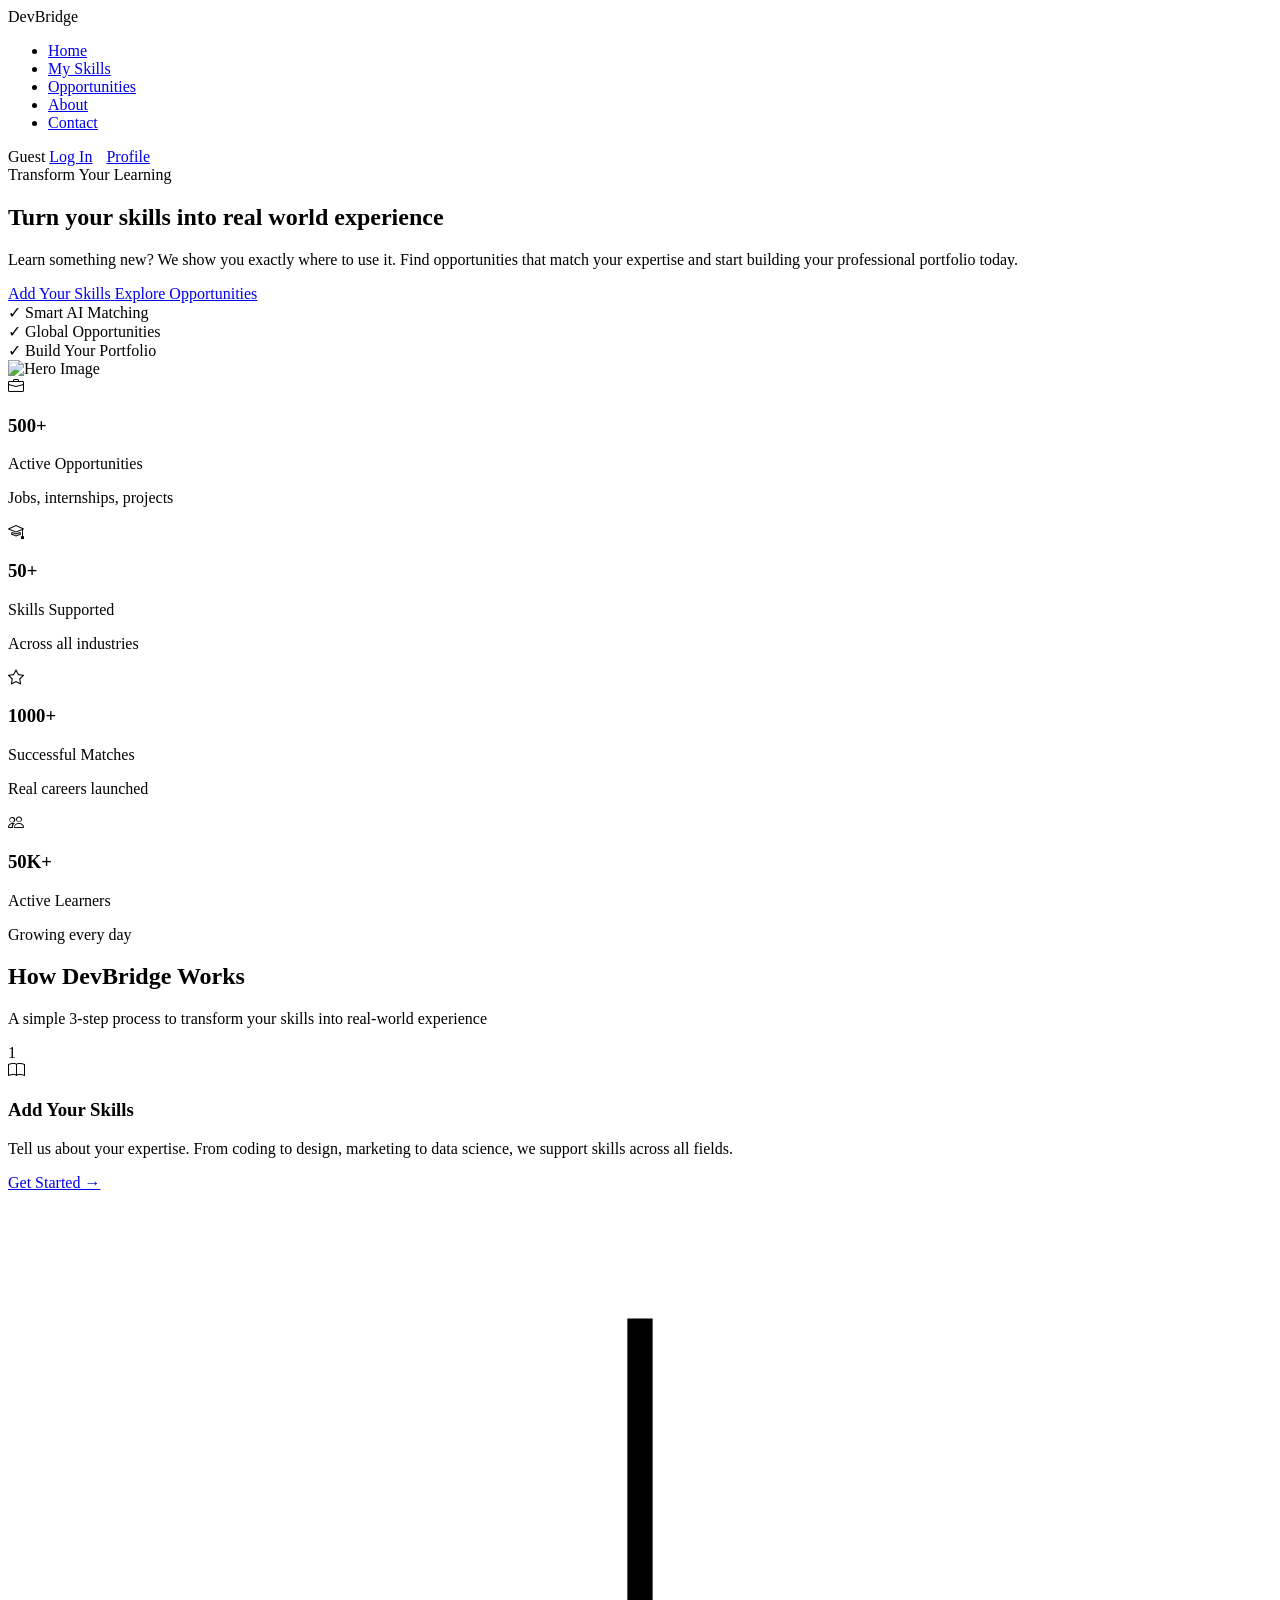
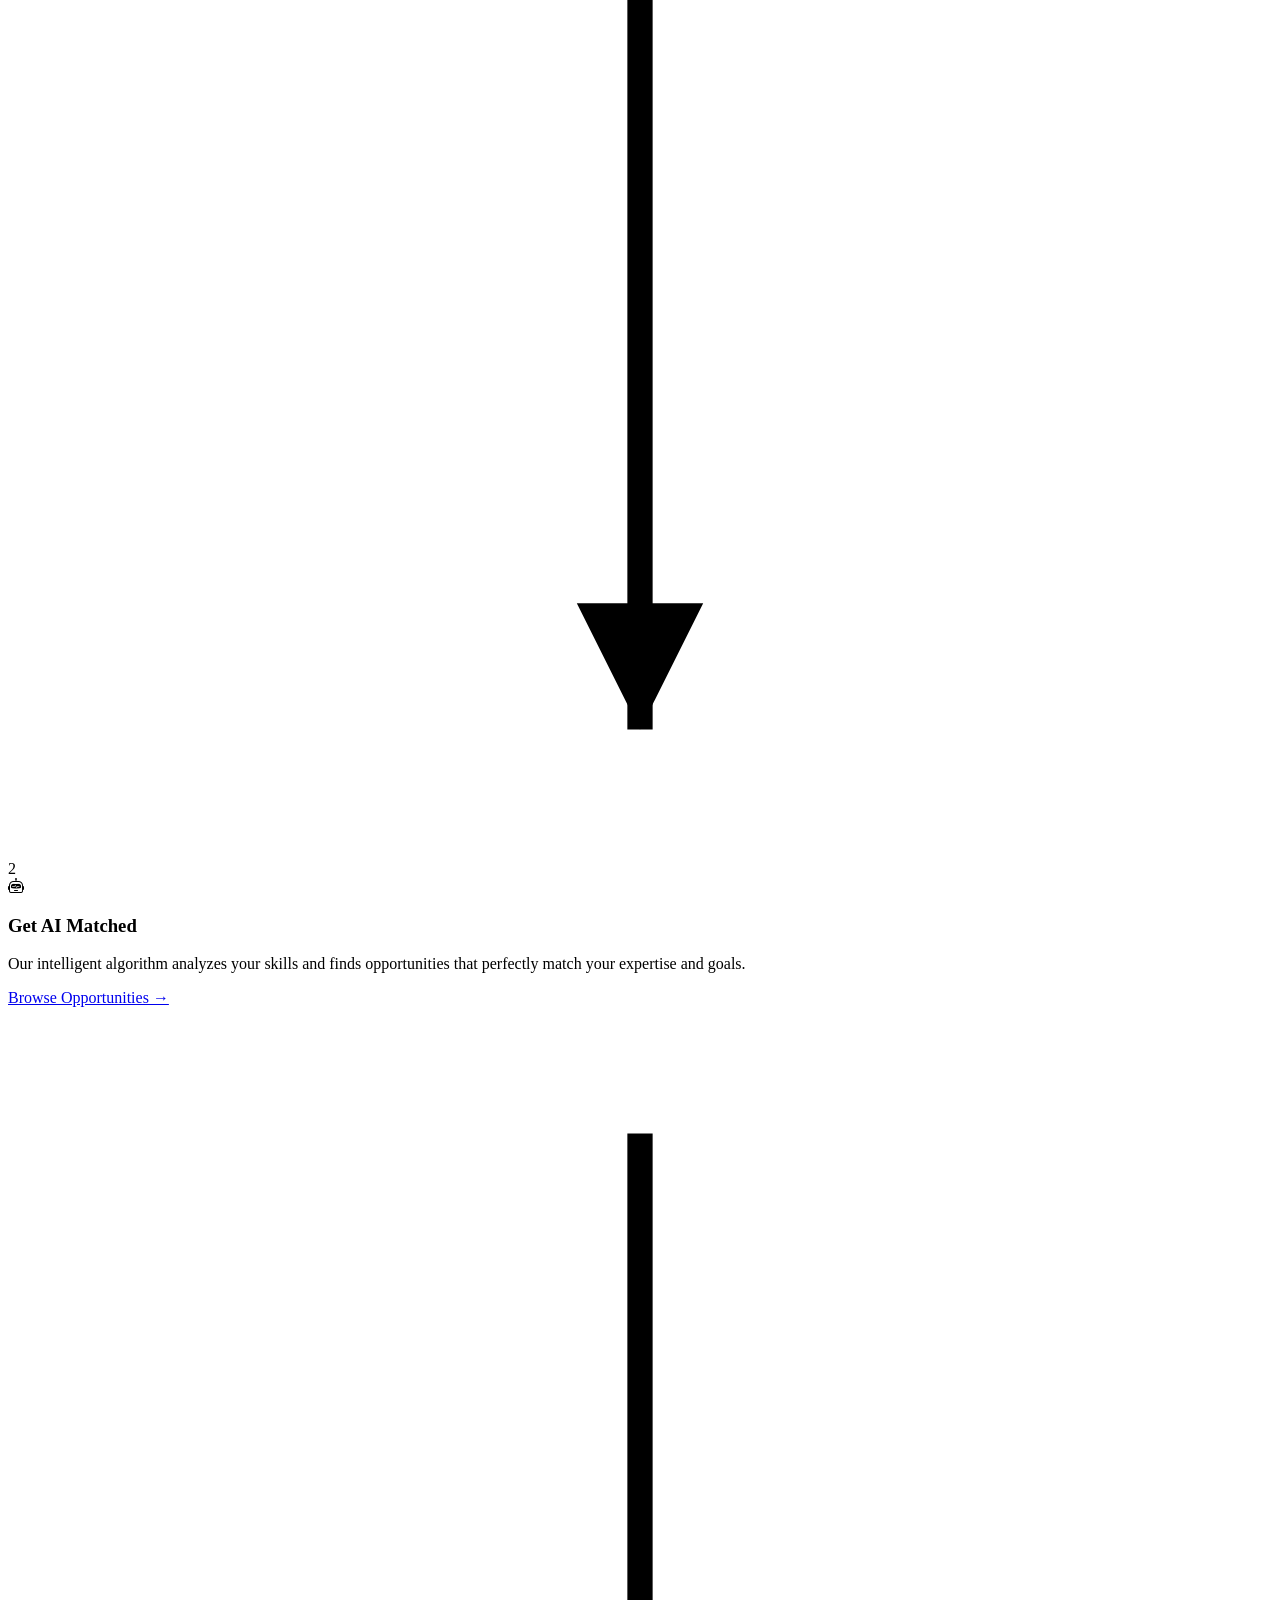
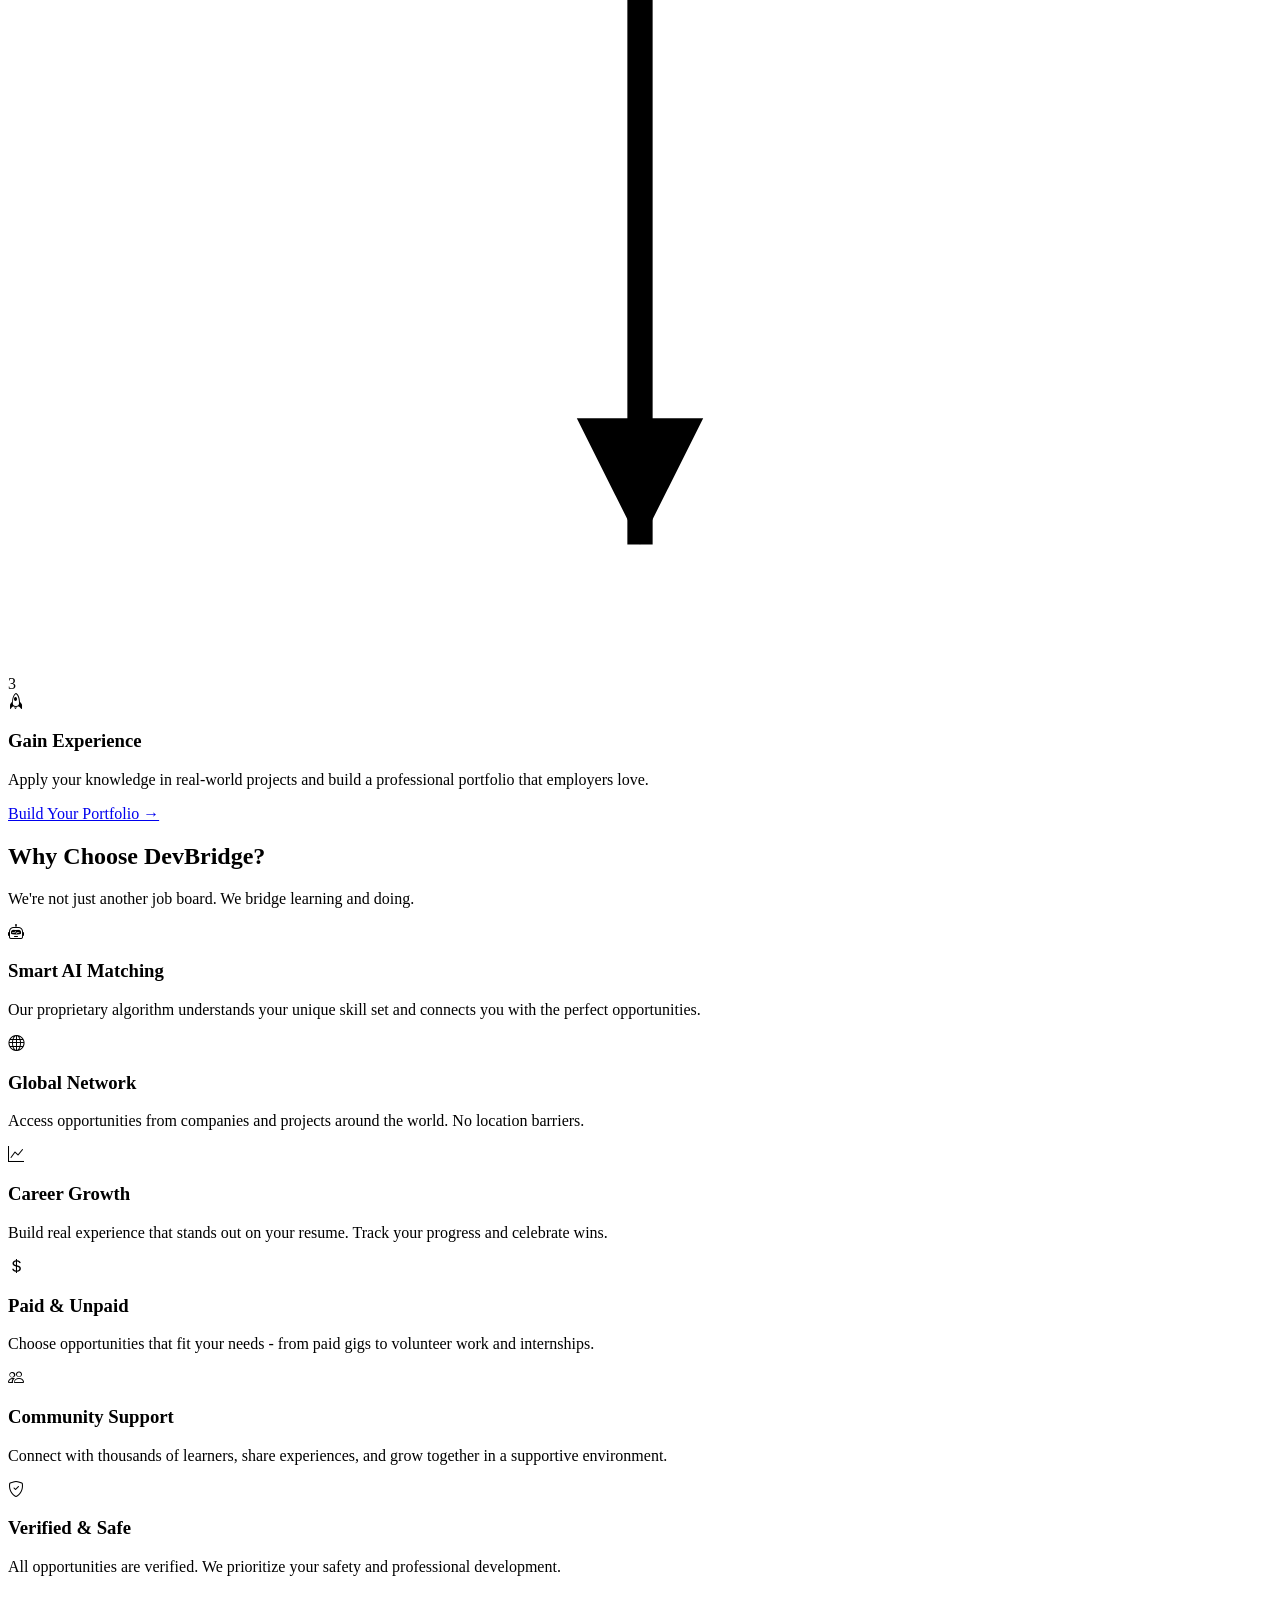
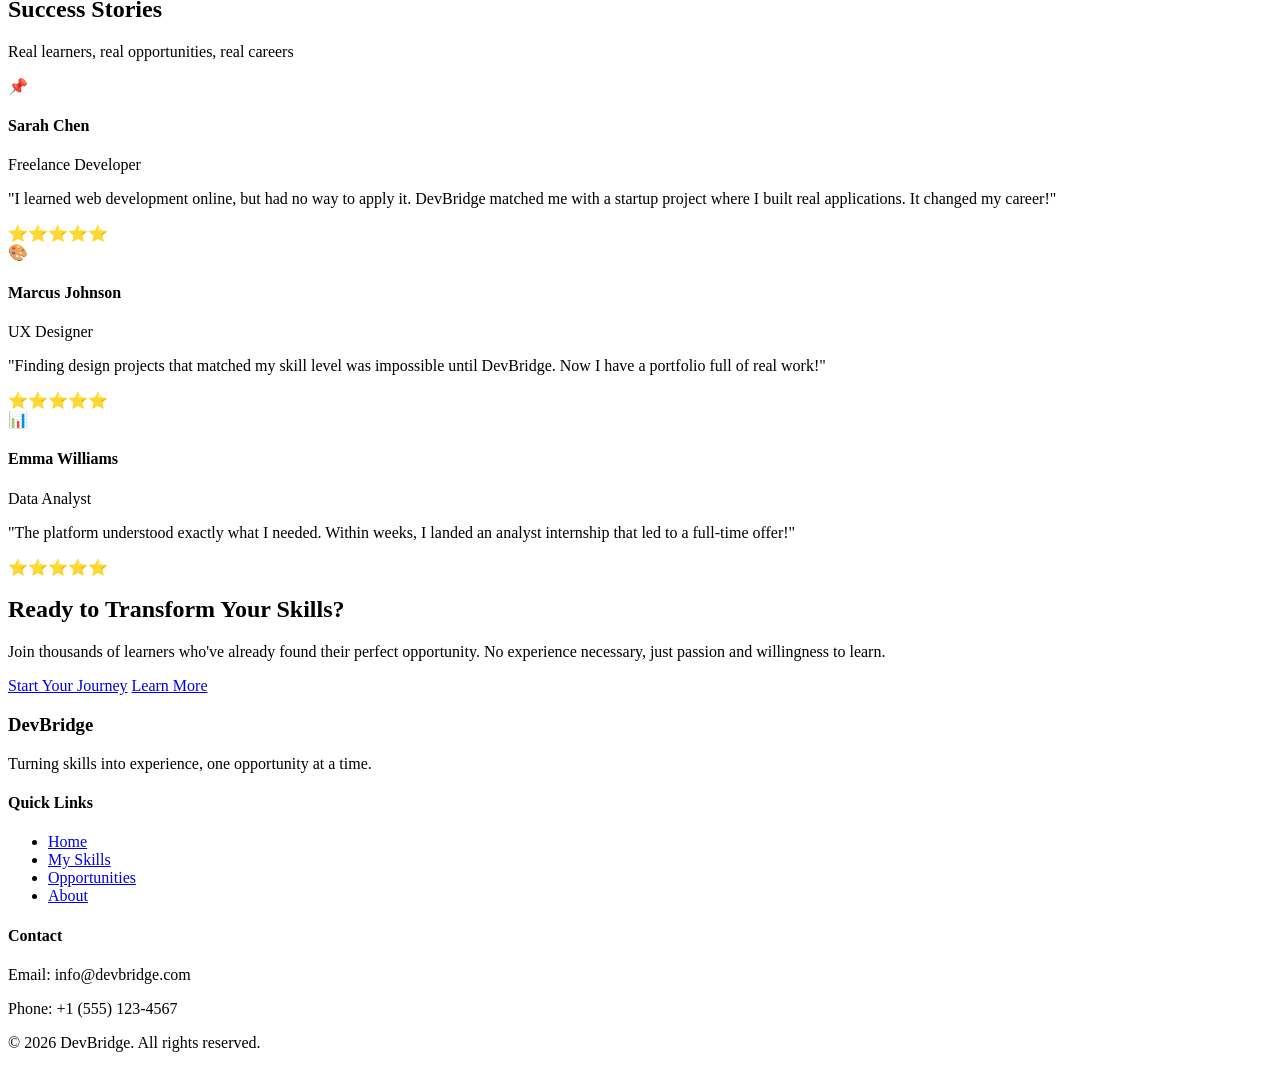
==== index.html @ 09212f37 "Add files via upload" ====
<!DOCTYPE html>
<html lang="en">
<head>
    <meta charset="UTF-8">
    <meta name="viewport" content="width=device-width, initial-scale=1.0">
    <title>DevBridge - Turn Your Skills Into Real World Experience</title>
    <link rel="stylesheet" href="styles.css">
    <link rel="stylesheet" href="https://cdn.jsdelivr.net/npm/bootstrap-icons@1.13.1/font/bootstrap-icons.min.css">
</head> 
<body>
    <header>
        <nav>
            <div class="logo">DevBridge</div>
            <ul class="nav-links">
                <li><a href="index.html" class="active">Home</a></li>
                <li><a href="my-skills.html">My Skills</a></li>
                <li><a href="opportunities.html">Opportunities</a></li>
                <li><a href="about.html">About</a></li>
                <li><a href="contact.html">Contact</a></li>
            </ul>
            <div class="user-section">
                <span id="user-name">Guest</span>
                <a href="login.html" id="login-link" style="margin-right:10px;">Log In</a>
                <a href="profile.html" class="profile-btn">Profile</a>
            </div>
        </nav>
    </header>

    <!-- Hero Section -->
    <section class="home-hero">
        <div class="hero-background">
            <div class="hero-accent accent-1"></div>
            <div class="hero-accent accent-2"></div>
            <div class="hero-accent accent-3"></div>
        </div>
        
        <div class="hero-content">
            <div class="hero-text">
                <div class="hero-badge"> Transform Your Learning</div>
                <h1>Turn your skills into <span class="gradient-text">real world experience</span></h1>
                <p class="hero-description">Learn something new? We show you exactly where to use it. Find opportunities that match your expertise and start building your professional portfolio today.</p>
                <div class="hero-buttons">
                    <a href="my-skills.html" class="cta-button primary large">
                        <span>Add Your Skills</span>
                    </a>
                    <a href="opportunities.html" class="cta-button secondary large">
                        <span>Explore Opportunities</span>
                    </a>
                </div>
                <div class="hero-meta">
                    <div class="meta-item">
                        <span class="meta-icon">✓</span>
                        <span>Smart AI Matching</span>
                    </div>
                    <div class="meta-item">
                        <span class="meta-icon">✓</span>
                        <span>Global Opportunities</span>
                    </div>
                    <div class="meta-item">
                        <span class="meta-icon">✓</span>
                        <span>Build Your Portfolio</span>
                    </div>
                </div>
            </div>

            <div class="hero-visual">
                <div class="hero-img-wrapper">
                    <img src="man.png" alt="Hero Image">
                </div>
            </div>
        </div>
    </section>

    <!-- Stats Section -->
    <section class="stats-showcase">
        <div class="container">
            <div class="stats-grid">
                <div class="stat-card">
                    <div class="stat-icon"><i class="bi bi-briefcase"></i></div>
                    <h3>500+</h3>
                    <p class="stat-label">Active Opportunities</p>
                    <p class="stat-description">Jobs, internships, projects</p>
                </div>
                <div class="stat-card">
                    <div class="stat-icon"><i class="bi bi-mortarboard"></i></div>
                    <h3>50+</h3>
                    <p class="stat-label">Skills Supported</p>
                    <p class="stat-description">Across all industries</p>
                </div>
                <div class="stat-card">
                    <div class="stat-icon"><i class="bi bi-star"></i></div>
                    <h3>1000+</h3>
                    <p class="stat-label">Successful Matches</p>
                    <p class="stat-description">Real careers launched</p>
                </div>
                <div class="stat-card">
                    <div class="stat-icon"><i class="bi bi-people"></i></div>
                    <h3>50K+</h3>
                    <p class="stat-label">Active Learners</p>
                    <p class="stat-description">Growing every day</p>
                </div>
            </div>
        </div>
    </section>

    <!-- How It Works Section -->
    <section class="section how-it-works">
        <div class="container">
            <div class="section-intro">
                <h2>How DevBridge Works</h2>
                <p>A simple 3-step process to transform your skills into real-world experience</p>
            </div>

            <div class="process-steps">
                <div class="step">
                    <div class="step-number">1</div>
                    <div class="step-content">
                        <div class="step-icon"><i class="bi bi-book"></i></div>
                        <h3>Add Your Skills</h3>
                        <p>Tell us about your expertise. From coding to design, marketing to data science, we support skills across all fields.</p>
                        <a href="my-skills.html" class="step-link">Get Started →</a>
                    </div>
                </div>

                <div class="step-divider">
                    <svg viewBox="0 0 100 100" preserveAspectRatio="none">
                        <line x1="50" y1="10" x2="50" y2="90" stroke="currentColor" stroke-width="2"/>
                        <polyline points="50,90 45,80 55,80" fill="currentColor"/>
                    </svg>
                </div>

                <div class="step">
                    <div class="step-number">2</div>
                    <div class="step-content">
                        <div class="step-icon"><i class="bi bi-robot"></i></div>
                        <h3>Get AI Matched</h3>
                        <p>Our intelligent algorithm analyzes your skills and finds opportunities that perfectly match your expertise and goals.</p>
                        <a href="opportunities.html" class="step-link">Browse Opportunities →</a>
                    </div>
                </div>

                <div class="step-divider">
                    <svg viewBox="0 0 100 100" preserveAspectRatio="none">
                        <line x1="50" y1="10" x2="50" y2="90" stroke="currentColor" stroke-width="2"/>
                        <polyline points="50,90 45,80 55,80" fill="currentColor"/>
                    </svg>
                </div>

                <div class="step">
                    <div class="step-number">3</div>
                    <div class="step-content">
                        <div class="step-icon"><i class="bi bi-rocket"></i></div>
                        <h3>Gain Experience</h3>
                        <p>Apply your knowledge in real-world projects and build a professional portfolio that employers love.</p>
                        <a href="profile.html" class="step-link">Build Your Portfolio →</a>
                    </div>
                </div>
            </div>
        </div>
    </section>

    <!-- Why Choose Us Section -->
    <section class="section why-us">
        <div class="container">
            <div class="section-intro">
                <h2>Why Choose DevBridge?</h2>
                <p>We're not just another job board. We bridge learning and doing.</p>
            </div>

            <div class="benefits-grid">
                <div class="benefit-card">
                    <div class="benefit-icon"><i class="bi bi-robot"></i></div>
                    <h3>Smart AI Matching</h3>
                    <p>Our proprietary algorithm understands your unique skill set and connects you with the perfect opportunities.</p>
                </div>
                <div class="benefit-card">
                    <div class="benefit-icon"><i class="bi bi-globe"></i></div>
                    <h3>Global Network</h3>
                    <p>Access opportunities from companies and projects around the world. No location barriers.</p>
                </div>
                <div class="benefit-card">
                    <div class="benefit-icon"><i class="bi bi-graph-up"></i></div>
                    <h3>Career Growth</h3>
                    <p>Build real experience that stands out on your resume. Track your progress and celebrate wins.</p>
                </div>
                <div class="benefit-card">
                    <div class="benefit-icon"><i class="bi bi-currency-dollar"></i></div>
                    <h3>Paid & Unpaid</h3>
                    <p>Choose opportunities that fit your needs - from paid gigs to volunteer work and internships.</p>
                </div>
                <div class="benefit-card">
                    <div class="benefit-icon"><i class="bi bi-people"></i></div>
                    <h3>Community Support</h3>
                    <p>Connect with thousands of learners, share experiences, and grow together in a supportive environment.</p>
                </div>
                <div class="benefit-card">
                    <div class="benefit-icon"><i class="bi bi-shield-check"></i></div>
                    <h3>Verified & Safe</h3>
                    <p>All opportunities are verified. We prioritize your safety and professional development.</p>
                </div>
            </div>
        </div>
    </section>

    <!-- Success Stories Section -->
    <section class="section testimonials">
        <div class="container">
            <div class="section-intro">
                <h2>Success Stories</h2>
                <p>Real learners, real opportunities, real careers</p>
            </div>

            <div class="testimonials-grid">
                <div class="testimonial-card">
                    <div class="testimonial-header">
                        <div class="testimonial-avatar">📌</div>
                        <div class="testimonial-info">
                            <h4>Sarah Chen</h4>
                            <p>Freelance Developer</p>
                        </div>
                    </div>
                    <p class="testimonial-text">"I learned web development online, but had no way to apply it. DevBridge matched me with a startup project where I built real applications. It changed my career!"</p>
                    <div class="testimonial-rating">⭐⭐⭐⭐⭐</div>
                </div>

                <div class="testimonial-card">
                    <div class="testimonial-header">
                        <div class="testimonial-avatar">🎨</div>
                        <div class="testimonial-info">
                            <h4>Marcus Johnson</h4>
                            <p>UX Designer</p>
                        </div>
                    </div>
                    <p class="testimonial-text">"Finding design projects that matched my skill level was impossible until DevBridge. Now I have a portfolio full of real work!"</p>
                    <div class="testimonial-rating">⭐⭐⭐⭐⭐</div>
                </div>

                <div class="testimonial-card">
                    <div class="testimonial-header">
                        <div class="testimonial-avatar">📊</div>
                        <div class="testimonial-info">
                            <h4>Emma Williams</h4>
                            <p>Data Analyst</p>
                        </div>
                    </div>
                    <p class="testimonial-text">"The platform understood exactly what I needed. Within weeks, I landed an analyst internship that led to a full-time offer!"</p>
                    <div class="testimonial-rating">⭐⭐⭐⭐⭐</div>
                </div>
            </div>
        </div>
    </section>

    <!-- Final CTA Section -->
    <section class="section final-cta">
        <div class="container">
            <div class="cta-box">
                <div class="cta-content">
                    <h2>Ready to Transform Your Skills?</h2>
                    <p>Join thousands of learners who've already found their perfect opportunity. No experience necessary, just passion and willingness to learn.</p>
                    <div class="cta-actions">
                        <a href="my-skills.html" class="cta-button primary large">Start Your Journey</a>
                        <a href="about.html" class="cta-button secondary large">Learn More</a>
                    </div>
                </div>
            </div>
        </div>
    </section>

    <footer>
        <div class="container">
            <div class="footer-content">
                <div class="footer-section">
                    <h3>DevBridge</h3>
                    <p>Turning skills into experience, one opportunity at a time.</p>
                </div>
                <div class="footer-section">
                    <h4>Quick Links</h4>
                    <ul>
                        <li><a href="index.html">Home</a></li>
                        <li><a href="my-skills.html">My Skills</a></li>
                        <li><a href="opportunities.html">Opportunities</a></li>
                        <li><a href="about.html">About</a></li>
                    </ul>
                </div>
                <div class="footer-section">
                    <h4>Contact</h4>
                    <p>Email: info@devbridge.com</p>
                    <p>Phone: +1 (555) 123-4567</p>
                </div>
            </div>
            <div class="footer-bottom">
                <p>&copy; 2026 DevBridge. All rights reserved.</p>
            </div>
        </div>
    </footer>

    <script src="supabase.js"></script>
    <script src="auth.js"></script>
    <script src="app.js"></script>
</body>
</html>
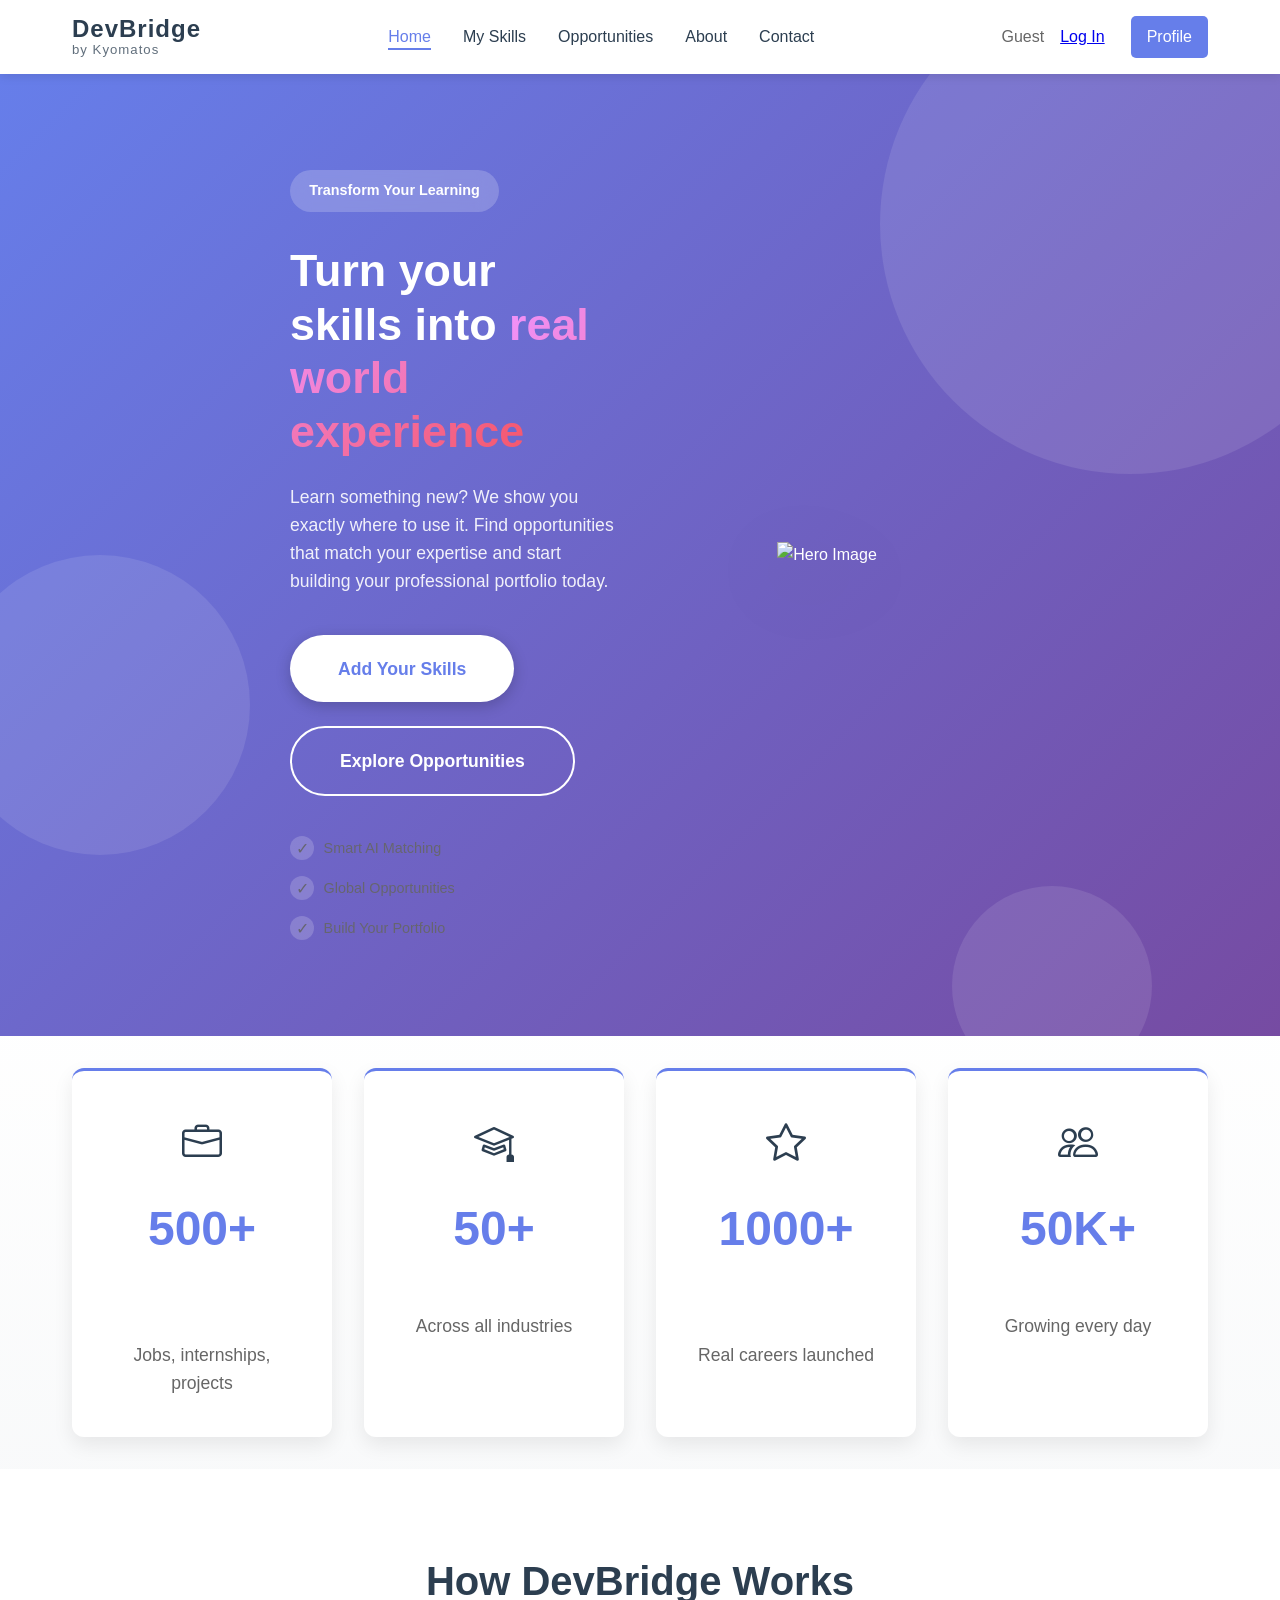
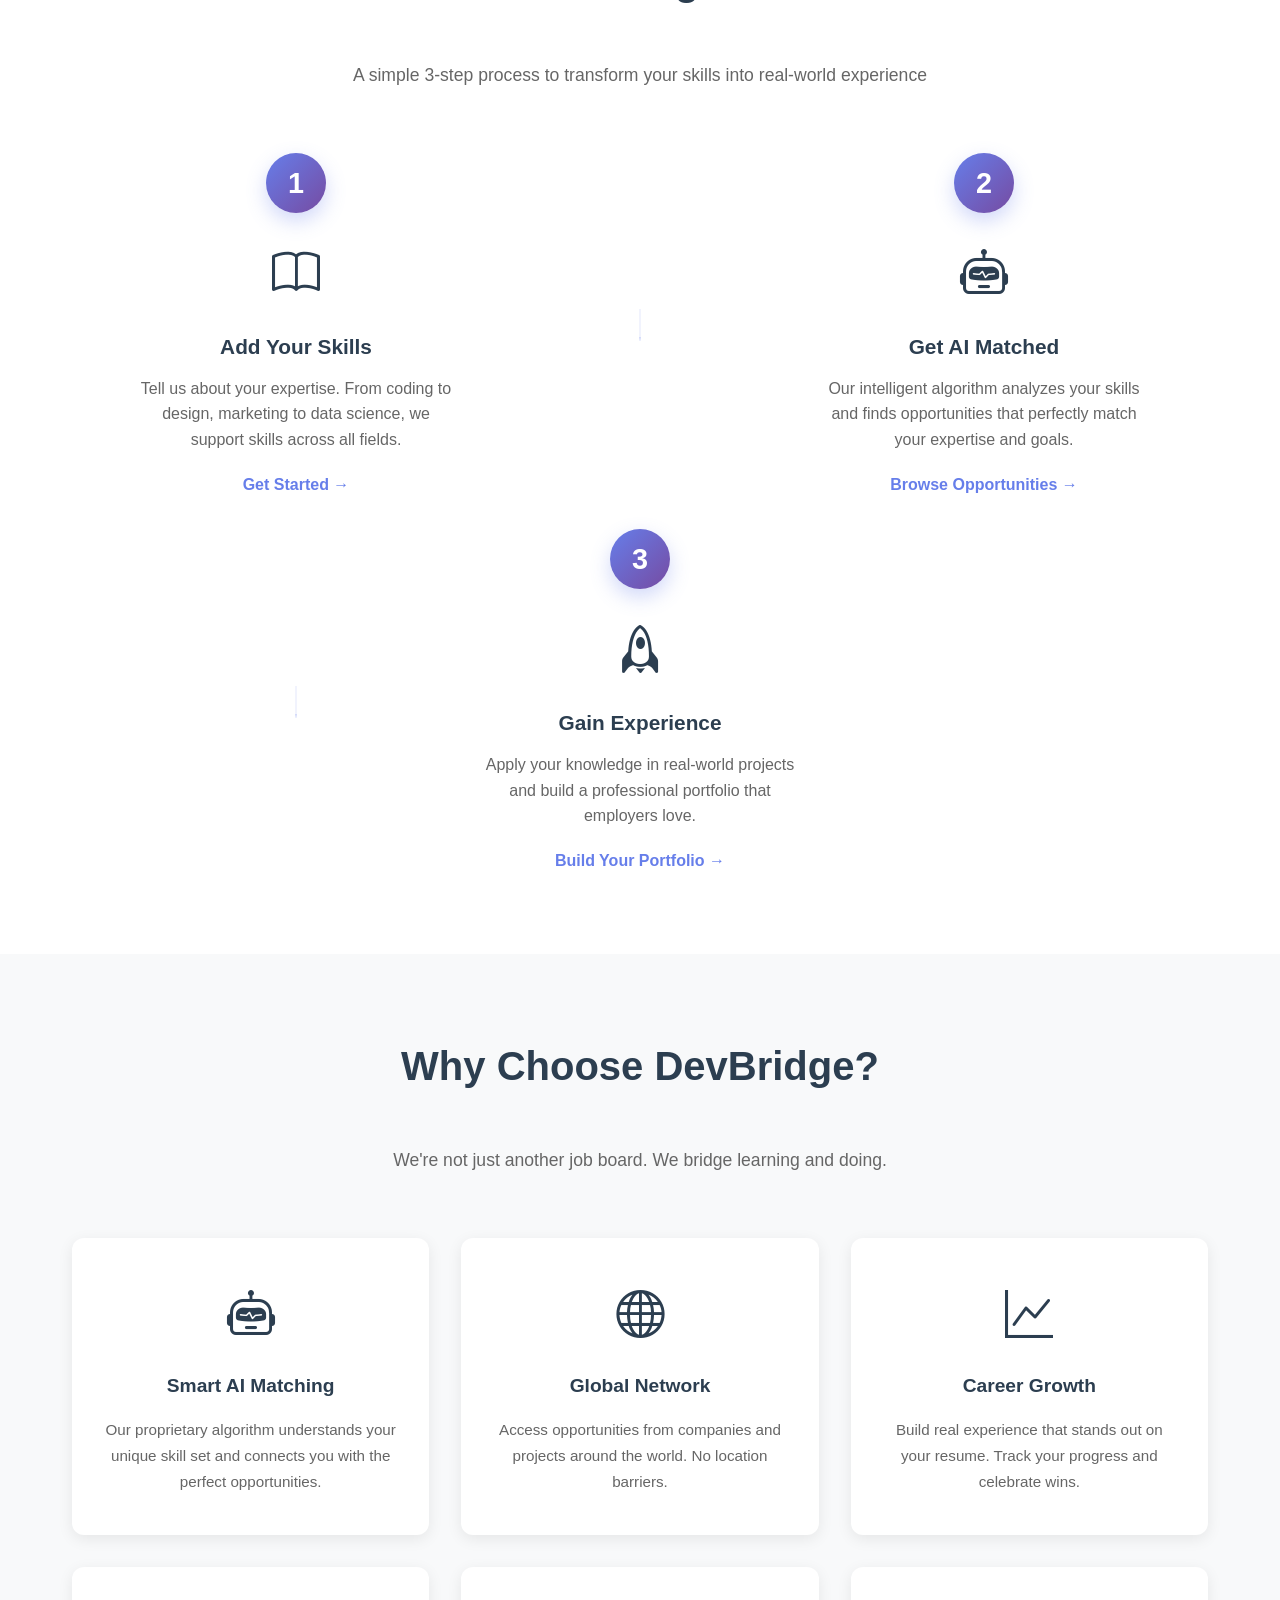
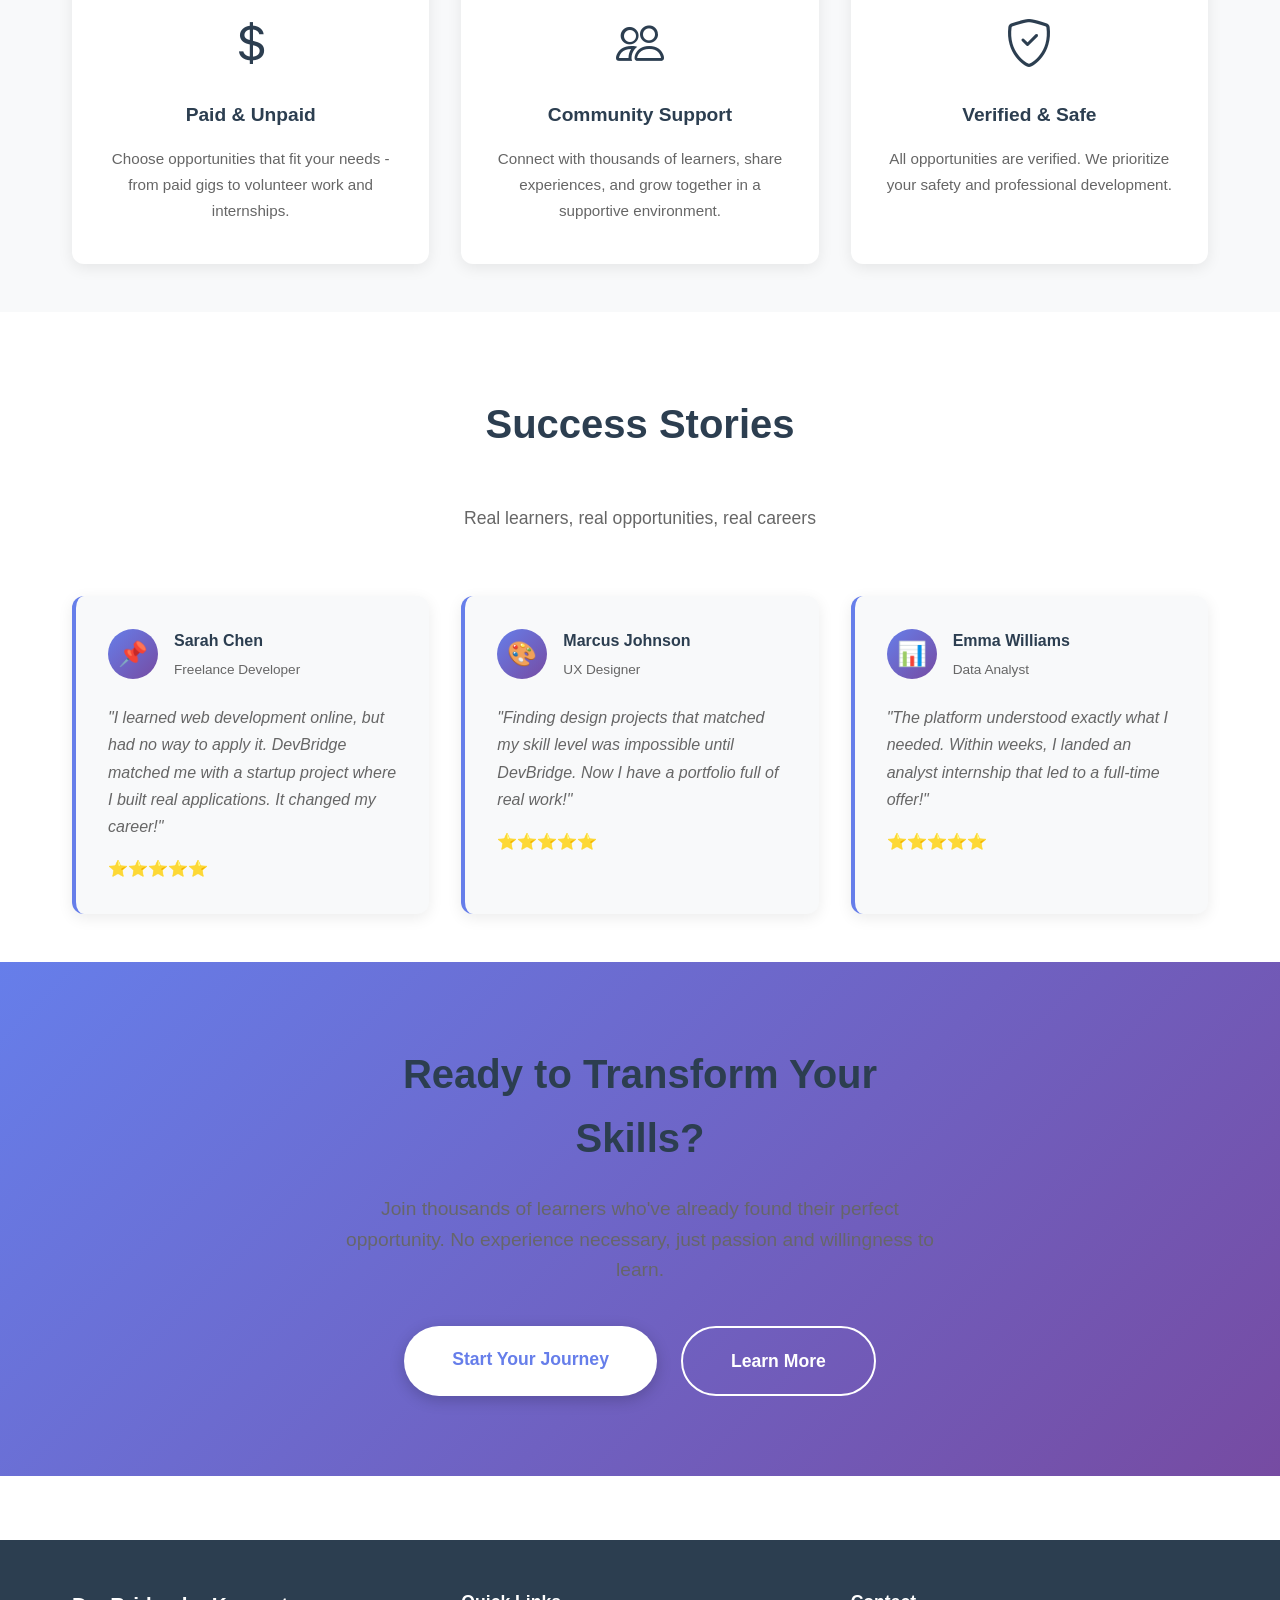
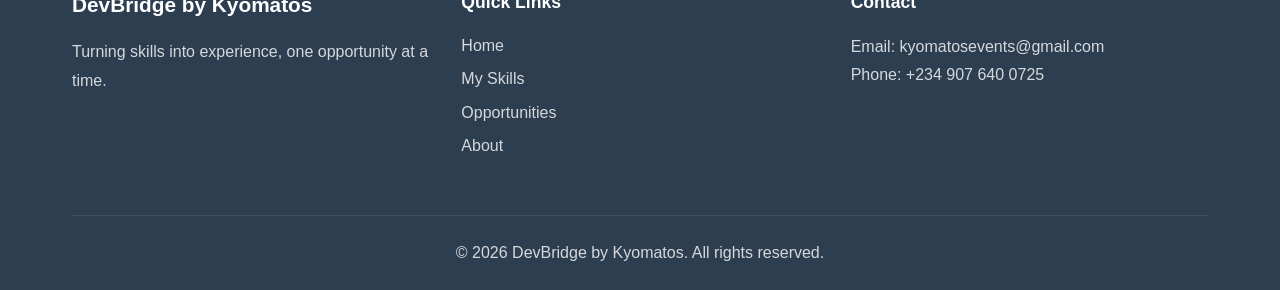
==== commit 87858245: "Add files via upload" ====
--- a/index.html
+++ b/index.html
@@ -10,7 +10,7 @@
 <body>
     <header>
         <nav>
-            <div class="logo">DevBridge</div>
+            <div class="logo" style="line-height:1.1;">DevBridge<span style="display:block; font-weight:400; font-size:0.55em; opacity:0.75;">by Kyomatos</span></div>
             <ul class="nav-links">
                 <li><a href="index.html" class="active">Home</a></li>
                 <li><a href="my-skills.html">My Skills</a></li>
@@ -270,7 +270,7 @@
         <div class="container">
             <div class="footer-content">
                 <div class="footer-section">
-                    <h3>DevBridge</h3>
+                    <h3>DevBridge by Kyomatos</h3>
                     <p>Turning skills into experience, one opportunity at a time.</p>
                 </div>
                 <div class="footer-section">
@@ -284,12 +284,12 @@
                 </div>
                 <div class="footer-section">
                     <h4>Contact</h4>
-                    <p>Email: info@devbridge.com</p>
-                    <p>Phone: +1 (555) 123-4567</p>
+                    <p>Email: kyomatosevents@gmail.com</p>
+                    <p>Phone: +234 907 640 0725</p>
                 </div>
             </div>
             <div class="footer-bottom">
-                <p>&copy; 2026 DevBridge. All rights reserved.</p>
+                <p>&copy; 2026 DevBridge by Kyomatos. All rights reserved.</p>
             </div>
         </div>
     </footer>
--- a/styles.css
+++ b/styles.css
@@ -0,0 +1,4584 @@
+* {
+    margin: 0;
+    padding: 0;
+    box-sizing: border-box;
+}
+
+:root {
+    --primary-color: #667eea;
+    --secondary-color: #764ba2;
+    --accent-color: #f093fb;
+    --text-dark: #2c3e50;
+    --text-light: #666;
+    --bg-light: #f8f9fa;
+    --white: #ffffff;
+    --success: #10b981;
+    --danger: #ef4444;
+    --warning: #f59e0b;
+}
+
+body {
+    font-family: -apple-system, BlinkMacSystemFont, 'Segoe UI', Roboto, Oxygen, Ubuntu, Cantarell, sans-serif;
+    line-height: 1.6;
+    color: var(--text-dark);
+    background: var(--white);
+}
+
+.container {
+    max-width: 1200px;
+    margin: 0 auto;
+    padding: 0 2rem;
+}
+
+/* Header & Navigation */
+header {
+    background: var(--white);
+    box-shadow: 0 2px 10px rgba(0,0,0,0.1);
+    position: sticky;
+    top: 0;
+    z-index: 1000;
+}
+
+nav {
+    max-width: 1200px;
+    margin: 0 auto;
+    padding: 1rem 2rem;
+    display: flex;
+    justify-content: space-between;
+    align-items: center;
+    gap: 2rem;
+}
+
+.logo {
+    font-size: 1.5rem;
+    font-weight: 700;
+    color: var(--text-dark);
+    letter-spacing: 1px;
+}
+
+.nav-links {
+    display: flex;
+    gap: 2rem;
+    list-style: none;
+}
+
+.nav-links a {
+    text-decoration: none;
+    color: var(--text-dark);
+    font-weight: 500;
+    transition: color 0.3s ease;
+    position: relative;
+}
+
+.nav-links a:hover,
+.nav-links a.active {
+    color: var(--primary-color);
+}
+
+.nav-links a.active::after {
+    content: '';
+    position: absolute;
+    bottom: -5px;
+    left: 0;
+    right: 0;
+    height: 2px;
+    background: var(--primary-color);
+}
+
+.user-section {
+    display: flex;
+    align-items: center;
+    gap: 1rem;
+}
+
+#user-name {
+    color: var(--text-light);
+}
+
+.profile-btn {
+    padding: 0.5rem 1rem;
+    background: var(--primary-color);
+    color: white;
+    text-decoration: none;
+    border-radius: 5px;
+    transition: background 0.3s ease;
+}
+
+.profile-btn:hover,
+.profile-btn.active {
+    background: var(--secondary-color);
+}
+
+/* ===== HOME PAGE STYLES ===== */
+
+/* Home Hero Section */
+.home-hero {
+    min-height: 90vh;
+    display: flex;
+    align-items: center;
+    background: linear-gradient(135deg, var(--primary-color) 0%, var(--secondary-color) 100%);
+    color: white;
+    padding: 6rem 2rem;
+    position: relative;
+    overflow: hidden;
+}
+
+.hero-background {
+    position: absolute;
+    width: 100%;
+    height: 100%;
+    top: 0;
+    left: 0;
+}
+
+.hero-accent {
+    position: absolute;
+    border-radius: 50%;
+    opacity: 0.1;
+}
+
+.accent-1 {
+    width: 500px;
+    height: 500px;
+    top: -100px;
+    right: -100px;
+    background: white;
+}
+
+.accent-2 {
+    width: 300px;
+    height: 300px;
+    top: 50%;
+    left: -50px;
+    background: white;
+}
+
+.accent-3 {
+    width: 200px;
+    height: 200px;
+    bottom: -50px;
+    right: 10%;
+    background: white;
+}
+
+.hero-content {
+    max-width: 1200px;
+    width: 100%;
+    margin: 0 auto;
+    display: grid;
+    grid-template-columns: 1fr 1fr;
+    gap: 3rem;
+    align-items: center;
+    position: relative;
+    z-index: 2;
+}
+
+.hero-text {
+    text-align: left;
+}
+
+.hero-badge {
+    display: inline-block;
+    background: rgba(255,255,255,0.2);
+    color: white;
+    padding: 0.6rem 1.2rem;
+    border-radius: 50px;
+    font-size: 0.9rem;
+    font-weight: 600;
+    margin-bottom: 2rem;
+    backdrop-filter: blur(10px);
+}
+
+.home-hero h1 {
+    font-size: 2.8rem;
+    margin-bottom: 1.5rem;
+    line-height: 1.2;
+    font-weight: 700;
+}
+
+.gradient-text {
+    background: linear-gradient(120deg, #f093fb 0%, #f5576c 100%);
+    -webkit-background-clip: text;
+    background-clip: text;
+    color: transparent;
+}
+
+.hero-description {
+    font-size: 1.15rem;
+    margin-bottom: 2.5rem;
+    opacity: 0.95;
+    line-height: 1.7;
+}
+
+.hero-buttons {
+    display: flex;
+    gap: 1.5rem;
+    margin-bottom: 2.5rem;
+    flex-wrap: wrap;
+}
+
+.hero-meta {
+    display: flex;
+    flex-direction: column;
+    gap: 1rem;
+    margin-top: 2rem;
+}
+
+.meta-item {
+    display: flex;
+    align-items: center;
+    gap: 0.8rem;
+    font-size: 1rem;
+    opacity: 0.9;
+}
+
+.meta-icon {
+    display: flex;
+    align-items: center;
+    justify-content: center;
+    width: 24px;
+    height: 24px;
+    background: rgba(255,255,255,0.2);
+    border-radius: 50%;
+    font-size: 0.8rem;
+    flex-shrink: 0;
+}
+
+.hero-visual {
+    display: flex;
+    justify-content: center;
+    align-items: center;
+    position: relative;
+}
+
+.hero-img-wrapper {
+    position: relative;
+    max-width: 100%;
+}
+
+.hero-img-wrapper img {
+    max-width: 100%;
+    height: auto;
+    filter: drop-shadow(0 20px 40px rgba(0,0,0,0.2));
+}
+
+/* Enhanced Stats Section */
+.stats-showcase {
+    padding: 5rem 2rem;
+    background: linear-gradient(180deg, white 0%, var(--bg-light) 100%);
+    margin: -3rem;
+}
+
+.stats-showcase .stats-grid {
+    display: grid;
+    grid-template-columns: repeat(auto-fit, minmax(250px, 1fr));
+    gap: 2rem;
+}
+
+.stats-showcase .stat-card {
+    background: white;
+    padding: 2.5rem 2rem;
+    border-radius: 12px;
+    text-align: center;
+    box-shadow: 0 8px 20px rgba(0,0,0,0.08);
+    transition: all 0.3s ease;
+    border-top: 3px solid var(--primary-color);
+}
+
+.stats-showcase .stat-card:hover {
+    transform: translateY(-8px);
+    box-shadow: 0 15px 35px rgba(102, 126, 234, 0.2);
+}
+
+.stat-icon {
+    font-size: 2.5rem;
+    margin-bottom: 1rem;
+}
+
+.stat-number {
+    font-size: 2.8rem;
+    color: var(--primary-color);
+    margin-bottom: 0.5rem;
+    font-weight: 700;
+}
+
+.stat-label {
+    color: var(--text-dark);
+    font-size: 1.05rem;
+    font-weight: 600;
+    margin-bottom: 0.5rem;
+}
+
+.stat-description {
+    color: var(--text-light);
+    font-size: 0.9rem;
+    margin: 0;
+}
+
+/* How It Works Section */
+.how-it-works {
+    background: white;
+    padding: 6rem 2rem;
+}
+
+.section-intro {
+    text-align: center;
+    margin-bottom: 4rem;
+}
+
+.section-intro h2 {
+    margin-bottom: 1rem;
+}
+
+.section-intro p {
+    font-size: 1.1rem;
+    color: var(--text-light);
+}
+
+.process-steps {
+    display: grid;
+    grid-template-columns: repeat(3, 1fr);
+    gap: 2rem;
+    align-items: center;
+    max-width: 1000px;
+    margin: 0 auto;
+}
+
+.step {
+    text-align: center;
+}
+
+.step-number {
+    display: flex;
+    align-items: center;
+    justify-content: center;
+    width: 60px;
+    height: 60px;
+    background: linear-gradient(135deg, var(--primary-color) 0%, var(--secondary-color) 100%);
+    color: white;
+    border-radius: 50%;
+    font-size: 1.8rem;
+    font-weight: 700;
+    margin: 0 auto 1.5rem;
+    box-shadow: 0 8px 20px rgba(102, 126, 234, 0.3);
+}
+
+.step-icon {
+    font-size: 3rem;
+    margin-bottom: 1rem;
+}
+
+.step-content h3 {
+    font-size: 1.3rem;
+    color: var(--text-dark);
+    margin-bottom: 0.8rem;
+}
+
+.step-content p {
+    color: var(--text-light);
+    line-height: 1.6;
+    margin-bottom: 1.2rem;
+}
+
+.step-link {
+    color: var(--primary-color);
+    text-decoration: none;
+    font-weight: 600;
+    transition: color 0.3s ease;
+}
+
+.step-link:hover {
+    color: var(--secondary-color);
+}
+
+.step-divider {
+    display: flex;
+    justify-content: center;
+    color: var(--primary-color);
+    opacity: 0.3;
+    height: 40px;
+}
+
+.step-divider svg {
+    width: 20px;
+    height: 40px;
+}
+
+/* Why Us Section */
+.why-us {
+    background: var(--bg-light);
+    padding: 6rem 2rem;
+}
+
+.benefits-grid {
+    display: grid;
+    grid-template-columns: repeat(auto-fit, minmax(320px, 1fr));
+    gap: 2rem;
+}
+
+.benefit-card {
+    background: white;
+    padding: 2.5rem 2rem;
+    border-radius: 12px;
+    box-shadow: 0 4px 15px rgba(0,0,0,0.08);
+    transition: all 0.3s ease;
+    text-align: center;
+}
+
+.benefit-card:hover {
+    transform: translateY(-8px);
+    box-shadow: 0 15px 35px rgba(102, 126, 234, 0.15);
+}
+
+.benefit-icon {
+    font-size: 3rem;
+    margin-bottom: 1rem;
+}
+
+.benefit-card h3 {
+    font-size: 1.2rem;
+    color: var(--text-dark);
+    margin-bottom: 1rem;
+}
+
+.benefit-card p {
+    color: var(--text-light);
+    line-height: 1.7;
+    font-size: 0.95rem;
+}
+
+/* Testimonials Section */
+.testimonials {
+    background: white;
+    padding: 6rem 2rem;
+    margin: -2rem;
+}
+
+.testimonials-grid {
+    display: grid;
+    grid-template-columns: repeat(auto-fit, minmax(320px, 1fr));
+    gap: 2rem;
+}
+
+.testimonial-card {
+    background: var(--bg-light);
+    padding: 2rem;
+    border-radius: 12px;
+    box-shadow: 0 4px 15px rgba(0,0,0,0.08);
+    transition: all 0.3s ease;
+    border-left: 4px solid var(--primary-color);
+}
+
+.testimonial-card:hover {
+    box-shadow: 0 12px 30px rgba(102, 126, 234, 0.15);
+    transform: translateY(-4px);
+}
+
+.testimonial-header {
+    display: flex;
+    align-items: center;
+    gap: 1rem;
+    margin-bottom: 1.5rem;
+}
+
+.testimonial-avatar {
+    width: 50px;
+    height: 50px;
+    border-radius: 50%;
+    display: flex;
+    align-items: center;
+    justify-content: center;
+    background: linear-gradient(135deg, var(--primary-color), var(--secondary-color));
+    color: white;
+    font-size: 1.5rem;
+}
+
+.testimonial-info h4 {
+    color: var(--text-dark);
+    margin: 0 0 0.3rem 0;
+    font-size: 1rem;
+}
+
+.testimonial-info p {
+    color: var(--text-light);
+    margin: 0;
+    font-size: 0.85rem;
+}
+
+.testimonial-text {
+    color: var(--text-light);
+    line-height: 1.7;
+    margin-bottom: 1rem;
+    font-style: italic;
+}
+
+.testimonial-rating {
+    color: #f59e0b;
+    font-size: 1rem;
+}
+
+/* Final CTA Section */
+.final-cta {
+    background: linear-gradient(135deg, var(--primary-color) 0%, var(--secondary-color) 100%);
+    padding: 5rem 2rem;
+    color: white;
+}
+
+.cta-box {
+    max-width: 800px;
+    margin: 0 auto;
+    text-align: center;
+}
+
+.cta-content h2 {
+    font-size: 2.5rem;
+    margin-bottom: 1rem;
+    color: white;
+}
+
+.cta-content > p {
+    font-size: 1.1rem;
+    opacity: 0.95;
+    margin-bottom: 2.5rem;
+}
+
+.cta-actions {
+    display: flex;
+    gap: 1.5rem;
+    justify-content: center;
+    flex-wrap: wrap;
+}
+
+/* Responsive Design for Home */
+@media (max-width: 768px) {
+    .home-hero {
+        min-height: auto;
+        padding: 4rem 2rem;
+    }
+
+    .hero-content {
+        grid-template-columns: 1fr;
+        gap: 2rem;
+    }
+
+    .home-hero h1 {
+        font-size: 2.2rem;
+    }
+
+    .hero-buttons {
+        flex-direction: column;
+    }
+
+    .process-steps {
+        grid-template-columns: 1fr;
+    }
+
+    .step-divider {
+        display: none;
+    }
+
+    .accent-1 {
+        width: 300px;
+        height: 300px;
+    }
+
+    .accent-2,
+    .accent-3 {
+        display: none;
+    }
+}
+
+/* Buttons */
+.cta-button {
+    display: inline-block;
+    padding: 1rem 1rem;
+    text-decoration: none;
+    border-radius: 50px;
+    font-weight: 600;
+    font-size: 1rem;
+    transition: all 0.3s ease;
+    border: none;
+    cursor: pointer;
+}
+
+.cta-button.primary {
+    background: white;
+    color: var(--primary-color);
+    box-shadow: 0 4px 15px rgba(0,0,0,0.2);
+}
+
+.cta-button.primary:hover {
+    transform: translateY(-2px);
+    box-shadow: 0 6px 20px rgba(0,0,0,0.3);
+}
+
+.cta-button.secondary {
+    background: transparent;
+    color: white;
+    border: 2px solid white;
+}
+
+.cta-button.secondary:hover {
+    background: white;
+    color: var(--primary-color);
+}
+
+.cta-button.large {
+    padding: 1.2rem 3rem;
+    font-size: 1.1rem;
+}
+
+/* Stats Section - Keep for backwards compatibility */
+.stats-section {
+    padding: 4rem 2rem;
+    background: var(--bg-light);
+}
+
+.stats-grid {
+    display: flex;
+    flex-wrap: wrap;
+    gap: 2rem;
+}
+
+.stat-card {
+    background: white;
+    padding: 2rem;
+    border-radius: 10px;
+    text-align: center;
+    box-shadow: 0 4px 6px rgba(0,0,0,0.05);
+}
+
+.stat-card h3 {
+    font-size: 3rem;
+    color: var(--primary-color);
+    margin-bottom: 0.5rem;
+}
+
+.stat-card p {
+    color: var(--text-light);
+    font-size: 1.1rem;
+}
+
+/* Section */
+.section {
+    padding: 5rem 2rem;
+}
+
+.section h2 {
+    font-size: 2.5rem;
+    margin-bottom: 3rem;
+    color: var(--text-dark);
+    text-align: center;
+}
+
+/* Features */
+.features {
+    display: grid;
+    grid-template-columns: repeat(auto-fit, minmax(300px, 1fr));
+    gap: 2rem;
+}
+
+.feature-card {
+    background: var(--bg-light);
+    padding: 2rem;
+    border-radius: 10px;
+    transition: all 0.3s ease;
+}
+
+.feature-card:hover {
+    transform: translateY(-5px);
+    box-shadow: 0 10px 25px rgba(0,0,0,0.1);
+}
+
+.feature-card .icon {
+    font-size: 3rem;
+    margin-bottom: 1rem;
+}
+
+.feature-card h3 {
+    color: var(--primary-color);
+    margin-bottom: 1rem;
+    font-size: 1.5rem;
+}
+
+.feature-card p {
+    color: var(--text-light);
+    line-height: 1.8;
+    margin-bottom: 1rem;
+}
+
+.feature-link {
+    color: var(--primary-color);
+    text-decoration: none;
+    font-weight: 600;
+    transition: color 0.3s ease;
+}
+
+.feature-link:hover {
+    color: var(--secondary-color);
+}
+
+/* Page Header */
+.page-header {
+    background: linear-gradient(135deg, var(--primary-color) 0%, var(--secondary-color) 100%);
+    color: white;
+    padding: 4rem 2rem;
+    text-align: center;
+}
+
+.page-header h1 {
+    font-size: 3rem;
+    margin-bottom: 0.5rem;
+}
+
+.page-header p {
+    font-size: 1.2rem;
+    opacity: 0.9;
+}
+
+/* Forms */
+.skill-form,
+.contact-form,
+.profile-form {
+    background: white;
+    padding: 2rem;
+    border-radius: 10px;
+    box-shadow: 0 4px 6px rgba(0,0,0,0.05);
+}
+
+.form-group {
+    margin-bottom: 1.5rem;
+}
+
+.form-group label {
+    display: block;
+    margin-bottom: 0.5rem;
+    font-weight: 600;
+    color: var(--text-dark);
+}
+
+.form-group input,
+.form-group select,
+.form-group textarea {
+    width: 100%;
+    padding: 0.75rem;
+    border: 2px solid #e2e8f0;
+    border-radius: 5px;
+    font-size: 1rem;
+    transition: border-color 0.3s ease;
+}
+
+.form-group input:focus,
+.form-group select:focus,
+.form-group textarea:focus {
+    outline: none;
+    border-color: var(--primary-color);
+}
+
+/* Skills Management */
+.add-skill-section {
+    margin-bottom: 4rem;
+}
+
+.my-skills-list h2 {
+    text-align: left;
+    font-size: 2rem;
+    margin-bottom: 1.5rem;
+}
+
+.filter-section {
+    display: flex;
+    gap: 1rem;
+    margin-bottom: 2rem;
+    flex-wrap: wrap;
+}
+
+.filter-section input,
+.filter-section select {
+    flex: 1;
+    min-width: 200px;
+    padding: 0.75rem;
+    border: 2px solid #e2e8f0;
+    border-radius: 5px;
+    font-size: 1rem;
+}
+
+.skills-grid {
+    display: grid;
+    grid-template-columns: repeat(auto-fill, minmax(280px, 1fr));
+    gap: 1.5rem;
+}
+
+.skill-card {
+    background: white;
+    border: 2px solid #e2e8f0;
+    border-radius: 10px;
+    padding: 1.5rem;
+    transition: all 0.3s ease;
+    position: relative;
+}
+
+.skill-card:hover {
+    border-color: var(--primary-color);
+    box-shadow: 0 4px 12px rgba(102, 126, 234, 0.15);
+}
+
+.skill-card-header {
+    display: flex;
+    justify-content: space-between;
+    align-items: start;
+    margin-bottom: 1rem;
+}
+
+.skill-card h3 {
+    color: var(--text-dark);
+    font-size: 1.3rem;
+    margin-bottom: 0.5rem;
+}
+
+.skill-category {
+    display: inline-block;
+    padding: 0.25rem 0.75rem;
+    background: var(--primary-color);
+    color: white;
+    border-radius: 20px;
+    font-size: 0.85rem;
+    margin-bottom: 0.5rem;
+}
+
+.skill-level {
+    display: inline-block;
+    padding: 0.25rem 0.75rem;
+    background: var(--bg-light);
+    color: var(--text-dark);
+    border-radius: 20px;
+    font-size: 0.85rem;
+    margin-bottom: 0.5rem;
+}
+
+.skill-source {
+    color: var(--text-light);
+    font-size: 0.9rem;
+    margin-bottom: 0.5rem;
+}
+
+.skill-description {
+    color: var(--text-light);
+    font-size: 0.95rem;
+    line-height: 1.5;
+    margin-top: 1rem;
+}
+
+.skill-actions {
+    margin-top: 1rem;
+    display: flex;
+    gap: 0.5rem;
+}
+
+.btn-delete {
+    padding: 0.5rem 1rem;
+    background: var(--danger);
+    color: white;
+    border: none;
+    border-radius: 5px;
+    cursor: pointer;
+    font-size: 0.9rem;
+    transition: background 0.3s ease;
+}
+
+.btn-delete:hover {
+    background: #dc2626;
+}
+
+/* Opportunities */
+.opportunities-filters {
+    display: flex;
+    gap: 1rem;
+    margin-bottom: 2rem;
+    flex-wrap: wrap;
+}
+
+.filter-group {
+    flex: 1;
+    min-width: 200px;
+}
+
+.filter-group input,
+.filter-group select {
+    width: 100%;
+    padding: 0.75rem;
+    border: 2px solid #e2e8f0;
+    border-radius: 5px;
+    font-size: 1rem;
+}
+
+.results-header {
+    display: flex;
+    justify-content: space-between;
+    align-items: center;
+    margin-bottom: 2rem;
+    flex-wrap: wrap;
+    gap: 1rem;
+}
+
+.results-header h2 {
+    margin: 0;
+    font-size: 2rem;
+    text-align: left;
+}
+
+.view-toggle {
+    display: flex;
+    gap: 0.5rem;
+}
+
+.toggle-btn {
+    padding: 0.5rem 1rem;
+    background: var(--bg-light);
+    border: 2px solid #e2e8f0;
+    border-radius: 5px;
+    cursor: pointer;
+    transition: all 0.3s ease;
+}
+
+.toggle-btn.active {
+    background: var(--primary-color);
+    color: white;
+    border-color: var(--primary-color);
+}
+
+.opportunities-grid {
+    display: grid;
+    grid-template-columns: repeat(auto-fill, minmax(320px, 1fr));
+    gap: 2rem;
+}
+
+.opportunity-card {
+    background: white;
+    border: 2px solid #e2e8f0;
+    border-radius: 10px;
+    padding: 1.5rem;
+    transition: all 0.3s ease;
+    cursor: pointer;
+}
+
+.opportunity-card:hover {
+    border-color: var(--primary-color);
+    box-shadow: 0 6px 15px rgba(102, 126, 234, 0.15);
+}
+
+.opportunity-header {
+    margin-bottom: 1rem;
+}
+
+.opportunity-card h3 {
+    color: var(--text-dark);
+    font-size: 1.4rem;
+    margin-bottom: 0.5rem;
+}
+
+.opportunity-company {
+    color: var(--text-light);
+    font-size: 1rem;
+    margin-bottom: 0.5rem;
+}
+
+.opportunity-tags {
+    display: flex;
+    flex-wrap: wrap;
+    gap: 0.5rem;
+    margin-bottom: 1rem;
+}
+
+.tag {
+    padding: 0.25rem 0.75rem;
+    border-radius: 20px;
+    font-size: 0.85rem;
+}
+
+.tag.type {
+    background: var(--primary-color);
+    color: white;
+}
+
+.tag.location {
+    background: var(--bg-light);
+    color: var(--text-dark);
+}
+
+.tag.skill {
+    background: var(--accent-color);
+    color: white;
+}
+
+.opportunity-description {
+    color: var(--text-light);
+    font-size: 0.95rem;
+    line-height: 1.6;
+    margin-bottom: 1rem;
+}
+
+.opportunity-match {
+    background: var(--success);
+    color: white;
+    padding: 0.5rem 1rem;
+    border-radius: 5px;
+    text-align: center;
+    font-weight: 600;
+    margin-bottom: 1rem;
+}
+
+.opportunity-footer {
+    display: flex;
+    justify-content: space-between;
+    align-items: center;
+    margin-top: 1rem;
+    padding-top: 1rem;
+    border-top: 1px solid #e2e8f0;
+}
+
+.btn-apply {
+    padding: 0.5rem 1.5rem;
+    background: var(--primary-color);
+    color: white;
+    border: none;
+    border-radius: 5px;
+    cursor: pointer;
+    font-weight: 600;
+    transition: background 0.3s ease;
+}
+
+.btn-apply:hover {
+    background: var(--secondary-color);
+}
+
+.btn-view-details {
+    padding: 0.5rem 1.5rem;
+    background: transparent;
+    color: var(--primary-color);
+    border: 2px solid var(--primary-color);
+    border-radius: 5px;
+    cursor: pointer;
+    font-weight: 600;
+    transition: all 0.3s ease;
+}
+
+.btn-view-details:hover {
+    background: var(--primary-color);
+    color: white;
+}
+
+/* Modal */
+.modal {
+    display: none;
+    position: fixed;
+    z-index: 2000;
+    left: 0;
+    top: 0;
+    width: 100%;
+    height: 100%;
+    background-color: rgba(0,0,0,0.5);
+    overflow: auto;
+}
+
+.modal.active {
+    display: flex;
+    align-items: center;
+    justify-content: center;
+}
+
+.modal-content {
+    background: white;
+    margin: 2rem;
+    padding: 2rem;
+    border-radius: 10px;
+    max-width: 600px;
+    width: 100%;
+    max-height: 90vh;
+    overflow-y: auto;
+    position: relative;
+}
+
+.close-modal {
+    position: absolute;
+    right: 1.5rem;
+    top: 1.5rem;
+    font-size: 2rem;
+    font-weight: bold;
+    color: var(--text-light);
+    cursor: pointer;
+    transition: color 0.3s ease;
+}
+
+.close-modal:hover {
+    color: var(--text-dark);
+}
+
+/* Profile */
+.profile-grid {
+    display: grid;
+    grid-template-columns: 300px 1fr;
+    gap: 2rem;
+}
+
+.profile-sidebar {
+    display: flex;
+    flex-direction: column;
+    gap: 1.5rem;
+}
+
+.profile-card {
+    background: white;
+    padding: 2rem;
+    border-radius: 10px;
+    box-shadow: 0 4px 6px rgba(0,0,0,0.05);
+    text-align: center;
+}
+
+.profile-avatar {
+    margin-bottom: 1rem;
+}
+
+.avatar-placeholder {
+    width: 100px;
+    height: 100px;
+    background: var(--bg-light);
+    border-radius: 50%;
+    display: flex;
+    align-items: center;
+    justify-content: center;
+    font-size: 3rem;
+    margin: 0 auto;
+}
+
+.profile-card h2 {
+    margin-bottom: 0.5rem;
+    font-size: 1.5rem;
+}
+
+.profile-card p {
+    color: var(--text-light);
+    margin-bottom: 1rem;
+}
+
+.stats-card {
+    background: white;
+    padding: 1.5rem;
+    border-radius: 10px;
+    box-shadow: 0 4px 6px rgba(0,0,0,0.05);
+}
+
+.stats-card h3 {
+    margin-bottom: 1rem;
+    color: var(--text-dark);
+}
+
+.stat-item {
+    display: flex;
+    justify-content: space-between;
+    padding: 0.75rem 0;
+    border-bottom: 1px solid #e2e8f0;
+}
+
+.stat-item:last-child {
+    border-bottom: none;
+}
+
+.stat-label {
+    color: var(--text-light);
+}
+
+.stat-value {
+    font-weight: 700;
+    color: var(--primary-color);
+    font-size: 1.2rem;
+}
+
+.profile-section {
+    background: white;
+    padding: 2rem;
+    border-radius: 10px;
+    box-shadow: 0 4px 6px rgba(0,0,0,0.05);
+    margin-bottom: 2rem;
+}
+
+.section-header {
+    display: flex;
+    justify-content: space-between;
+    align-items: center;
+    margin-bottom: 1.5rem;
+}
+
+.section-header h2 {
+    margin: 0;
+    font-size: 1.8rem;
+    text-align: left;
+}
+
+.btn-link {
+    color: var(--primary-color);
+    text-decoration: none;
+    font-weight: 600;
+    transition: color 0.3s ease;
+}
+
+.btn-link:hover {
+    color: var(--secondary-color);
+}
+
+.skills-showcase {
+    display: flex;
+    flex-wrap: wrap;
+    gap: 0.5rem;
+}
+
+.skill-badge {
+    padding: 0.5rem 1rem;
+    background: var(--primary-color);
+    color: white;
+    border-radius: 20px;
+    font-size: 0.9rem;
+}
+
+.opportunities-list {
+    display: flex;
+    flex-direction: column;
+    gap: 1rem;
+}
+
+/* Contact */
+.contact-grid {
+    display: grid;
+    grid-template-columns: 1fr 1fr;
+    gap: 3rem;
+}
+
+.contact-form-section h2,
+.contact-info-section h2 {
+    font-size: 2rem;
+    margin-bottom: 1.5rem;
+    text-align: left;
+}
+
+.contact-info-card {
+    background: var(--bg-light);
+    padding: 2rem;
+    border-radius: 10px;
+    margin-bottom: 2rem;
+}
+
+.contact-item {
+    display: flex;
+    gap: 1rem;
+    margin-bottom: 1.5rem;
+}
+
+.contact-item:last-child {
+    margin-bottom: 0;
+}
+
+.contact-icon {
+    font-size: 2rem;
+    flex-shrink: 0;
+}
+
+.contact-item h4 {
+    margin-bottom: 0.25rem;
+    color: var(--text-dark);
+}
+
+.contact-item p {
+    color: var(--text-light);
+    font-size: 0.95rem;
+}
+
+.faq-section h3 {
+    margin-bottom: 1rem;
+    color: var(--text-dark);
+}
+
+.faq-item {
+    margin-bottom: 1.5rem;
+    padding-bottom: 1.5rem;
+    border-bottom: 1px solid #e2e8f0;
+}
+
+.faq-item:last-child {
+    border-bottom: none;
+}
+
+.faq-item strong {
+    display: block;
+    margin-bottom: 0.5rem;
+    color: var(--text-dark);
+}
+
+.faq-item p {
+    color: var(--text-light);
+    font-size: 0.95rem;
+}
+
+.form-message {
+    margin-top: 1rem;
+    padding: 1rem;
+    border-radius: 5px;
+    display: none;
+}
+
+.form-message.success {
+    display: block;
+    background: #d1fae5;
+    color: var(--success);
+}
+
+.form-message.error {
+    display: block;
+    background: #fee2e2;
+    color: var(--danger);
+}
+
+/* About */
+.about-content {
+    max-width: 900px;
+    margin: 0 auto;
+}
+
+.about-content h2 {
+    font-size: 2rem;
+    margin-top: 3rem;
+    margin-bottom: 1rem;
+    text-align: left;
+}
+
+.about-content h2:first-child {
+    margin-top: 0;
+}
+
+.about-content p {
+    color: var(--text-light);
+    font-size: 1.1rem;
+    line-height: 1.8;
+    margin-bottom: 1.5rem;
+}
+
+/* CTA Section */
+.cta-section {
+    background: linear-gradient(135deg, var(--primary-color) 0%, var(--secondary-color) 100%);
+    color: white;
+    padding: 5rem 2rem;
+    text-align: center;
+}
+
+.cta-section h2 {
+    color: white;
+    font-size: 2.5rem;
+    margin-bottom: 1rem;
+}
+
+.cta-section p {
+    font-size: 1.2rem;
+    margin-bottom: 2rem;
+    opacity: 0.9;
+}
+
+/* Empty States */
+.empty-state {
+    text-align: center;
+    padding: 4rem 2rem;
+    color: var(--text-light);
+}
+
+.empty-state-small {
+    text-align: center;
+    padding: 2rem;
+    color: var(--text-light);
+}
+
+.empty-icon {
+    font-size: 4rem;
+    margin-bottom: 1rem;
+}
+
+.empty-state h3 {
+    color: var(--text-dark);
+    margin-bottom: 0.5rem;
+}
+
+/* ===== ABOUT PAGE STYLES ===== */
+
+/* About Hero Section */
+.about-hero {
+    background: linear-gradient(135deg, var(--primary-color) 0%, var(--secondary-color) 100%);
+    color: white;
+    padding: 6rem 2rem;
+    position: relative;
+    overflow: hidden;
+}
+
+.about-hero .container {
+    position: relative;
+    z-index: 2;
+}
+
+.about-hero-content {
+    max-width: 600px;
+    text-align: left;
+}
+
+.about-hero h1 {
+    font-size: 3.5rem;
+    margin-bottom: 1rem;
+    line-height: 1.1;
+    font-weight: 700;
+}
+
+.hero-subtitle {
+    font-size: 1.5rem;
+    margin-bottom: 1rem;
+    opacity: 0.95;
+}
+
+.hero-description {
+    font-size: 1.1rem;
+    opacity: 0.9;
+    line-height: 1.6;
+}
+
+.about-hero-accent {
+    position: absolute;
+    right: 0;
+    top: 0;
+    width: 300px;
+    height: 300px;
+    background: rgba(255,255,255,0.1);
+    border-radius: 50%;
+    bottom: -50px;
+}
+
+/* Mission Section */
+.about-mission {
+    background: white;
+    padding: 6rem 2rem;
+}
+
+.mission-grid {
+    display: grid;
+    grid-template-columns: 1fr 1fr;
+    gap: 4rem;
+    align-items: center;
+}
+
+.mission-content h2 {
+    font-size: 2.5rem;
+    margin-bottom: 1.5rem;
+    color: var(--text-dark);
+    text-align: left;
+}
+
+.mission-content p {
+    font-size: 1.1rem;
+    color: var(--text-light);
+    margin-bottom: 1.5rem;
+    line-height: 1.8;
+}
+
+.mission-content p:first-of-type {
+    font-size: 1.3rem;
+    font-weight: 600;
+    color: var(--primary-color);
+}
+
+.mission-highlight {
+    display: flex;
+    gap: 1rem;
+    align-items: flex-start;
+    background: rgba(102, 126, 234, 0.1);
+    padding: 2rem;
+    border-radius: 10px;
+    margin-top: 2rem;
+}
+
+.highlight-icon {
+    font-size: 2.5rem;
+    flex-shrink: 0;
+}
+
+.mission-highlight p {
+    margin: 0;
+    font-size: 1rem;
+}
+
+.mission-visual {
+    position: relative;
+    height: 400px;
+}
+
+.visual-box {
+    position: absolute;
+    border-radius: 15px;
+}
+
+.gradient-1 {
+    width: 100%;
+    height: 60%;
+    background: linear-gradient(135deg, var(--primary-color) 0%, var(--accent-color) 100%);
+    top: 0;
+    left: 0;
+    box-shadow: 0 20px 40px rgba(102, 126, 234, 0.3);
+}
+
+.gradient-2 {
+    width: 85%;
+    height: 50%;
+    background: linear-gradient(135deg, var(--secondary-color) 0%, var(--primary-color) 100%);
+    bottom: 0;
+    right: 0;
+    box-shadow: 0 20px 40px rgba(118, 75, 162, 0.3);
+}
+
+/* Values Section */
+.values-section {
+    background: var(--bg-light);
+    padding: 6rem 2rem;
+}
+
+.values-section h2 {
+    font-size: 2.8rem;
+    text-align: center;
+    margin-bottom: 4rem;
+    color: var(--text-dark);
+}
+
+.values-grid {
+    display: grid;
+    grid-template-columns: repeat(auto-fit, minmax(320px, 1fr));
+    gap: 2.5rem;
+}
+
+.value-card {
+    background: white;
+    padding: 1rem;
+    border-radius: 12px;
+    box-shadow: 0 4px 15px rgba(0,0,0,0.08);
+    transition: all 0.3s ease;
+    text-align: center;
+    border-top: 4px solid transparent;
+}
+
+.value-card:hover {
+    transform: translateY(-8px);
+    box-shadow: 0 15px 35px rgba(102, 126, 234, 0.15);
+    border-top-color: var(--primary-color);
+}
+
+.value-icon {
+    font-size: 3.5rem;
+    margin-bottom: 1rem;
+}
+
+.value-card h3 {
+    font-size: 1.4rem;
+    color: var(--text-dark);
+    margin-bottom: 1rem;
+}
+
+.value-card p {
+    color: var(--text-light);
+    line-height: 1.8;
+    font-size: 0.95rem;
+}
+
+/* Story Section */
+.story-section {
+    background: white;
+    padding: 6rem 2rem;
+}
+
+.story-section h2 {
+    font-size: 2.8rem;
+    text-align: center;
+    margin-bottom: 4rem;
+    color: var(--text-dark);
+}
+
+.story-timeline {
+    position: relative;
+    max-width: 900px;
+    margin: 0 auto;
+}
+
+.story-timeline::before {
+    content: '';
+    position: absolute;
+    left: 30px;
+    top: 0;
+    bottom: 0;
+    width: 2px;
+    background: linear-gradient(180deg, var(--primary-color) 0%, var(--secondary-color) 100%);
+}
+
+.timeline-item {
+    display: flex;
+    gap: 3rem;
+    margin-bottom: 3rem;
+    position: relative;
+    padding-left: 0;
+}
+
+.timeline-item:last-child {
+    margin-bottom: 0;
+}
+
+.timeline-marker {
+    position: absolute;
+    left: 0;
+    width: 60px;
+    height: 60px;
+    background: linear-gradient(135deg, var(--primary-color) 0%, var(--secondary-color) 100%);
+    border-radius: 50%;
+    display: flex;
+    align-items: center;
+    justify-content: center;
+    color: white;
+    font-weight: 600;
+    font-size: 1.3rem;
+    box-shadow: 0 4px 15px rgba(102, 126, 234, 0.3);
+}
+
+.timeline-content {
+    margin-left: 100px;
+    background: var(--bg-light);
+    padding: 2rem;
+    border-radius: 10px;
+    transition: all 0.3s ease;
+}
+
+.timeline-content:hover {
+    background: white;
+    box-shadow: 0 8px 25px rgba(0,0,0,0.1);
+}
+
+.timeline-content h3 {
+    font-size: 1.4rem;
+    color: var(--primary-color);
+    margin-bottom: 0.5rem;
+}
+
+.timeline-content p {
+    color: var(--text-light);
+    line-height: 1.8;
+}
+
+/* Stats Highlight Section */
+.stats-highlight {
+    background: linear-gradient(135deg, var(--primary-color) 0%, var(--secondary-color) 100%);
+    color: white;
+    padding: 4rem 2rem;
+}
+
+.stats-highlight .stats-grid {
+    display: grid;
+    grid-template-columns: repeat(auto-fit, minmax(200px, 1fr));
+    gap: 2rem;
+}
+
+.stats-highlight .stat-card {
+    background: rgba(255,255,255,0.15);
+    backdrop-filter: blur(10px);
+    border: 1px solid rgba(255,255,255,0.2);
+    padding: 0.7rem;
+    border-radius: 12px;
+    text-align: center;
+    box-shadow: none;
+}
+
+.stat-card .stat-number {
+    font-size: 3.5rem;
+    font-weight: 700;
+    color: white;
+    margin-bottom: 0.5rem;
+    display: block;
+}
+
+.stat-card .stat-label {
+    font-size: 1.1rem;
+    color: rgba(255,255,255,0.8);
+    display: block;
+}
+
+/* CTA Section */
+.cta-section {
+    background: white;
+    padding: 5rem 2rem;
+}
+
+.cta-content {
+    text-align: center;
+    max-width: 700px;
+    margin: 0 auto;
+}
+
+.cta-content h2 {
+    font-size: 2.5rem;
+    color: var(--text-dark);
+    margin-bottom: 1.5rem;
+}
+
+.cta-content > p {
+    font-size: 1.2rem;
+    color: var(--text-light);
+    margin-bottom: 2.5rem;
+}
+
+.cta-buttons {
+    display: flex;
+    gap: 1.5rem;
+    justify-content: center;
+    flex-wrap: wrap;
+}
+
+/* Responsive Design */
+@media (max-width: 768px) {
+    .about-hero h1 {
+        font-size: 2.5rem;
+    }
+
+    .mission-grid {
+        grid-template-columns: 1fr;
+        gap: 2rem;
+    }
+
+    .mission-visual {
+        height: 300px;
+    }
+
+    .story-timeline::before {
+        left: 15px;
+    }
+
+    .timeline-marker {
+        width: 50px;
+        height: 50px;
+        font-size: 1rem;
+    }
+
+    .timeline-content {
+        margin-left: 80px;
+        padding: 1.5rem;
+    }
+
+    .cta-buttons {
+        flex-direction: column;
+    }
+
+    .stats-highlight .stats-grid {
+        grid-template-columns: repeat(2, 1fr);
+    }
+
+    .values-grid {
+        grid-template-columns: 1fr;
+    }
+}
+
+/* ===== MY SKILLS PAGE STYLES ===== */
+
+/* Skills Hero Section */
+.skills-hero {
+    background: linear-gradient(135deg, var(--primary-color) 0%, var(--secondary-color) 100%);
+    color: white;
+    padding: 5rem 2rem;
+    position: relative;
+    overflow: hidden;
+}
+
+.skills-hero .container {
+    position: relative;
+    z-index: 2;
+}
+
+.skills-hero-content {
+    max-width: 700px;
+}
+
+.skills-hero h1 {
+    font-size: 3.5rem;
+    margin-bottom: 1rem;
+    line-height: 1.1;
+    font-weight: 700;
+}
+
+.skills-hero > .container > p {
+    font-size: 1.2rem;
+    opacity: 0.95;
+    margin-bottom: 2.5rem;
+    line-height: 1.6;
+}
+
+.hero-stats {
+    display: flex;
+    gap: 3rem;
+}
+
+.hero-stat {
+    display: flex;
+    flex-direction: column;
+    gap: 0.5rem;
+}
+
+.stat-value {
+    font-size: 2.5rem;
+    font-weight: 700;
+    color: white;
+}
+
+.stat-label {
+    font-size: 0.95rem;
+    opacity: 0.85;
+    text-transform: uppercase;
+    letter-spacing: 0.5px;
+}
+
+.skills-hero-accent {
+    position: absolute;
+    right: -50px;
+    top: -50px;
+    width: 400px;
+    height: 400px;
+    background: rgba(255,255,255,0.1);
+    border-radius: 50%;
+}
+
+/* Add Skill Section */
+.add-skill-section {
+    background: white;
+    padding: 5rem 2rem;
+}
+
+.section-header {
+    text-align: center;
+    margin-bottom: 4rem;
+}
+
+.section-header h2 {
+    font-size: 2.5rem;
+    color: var(--text-dark);
+    margin-bottom: 1rem;
+}
+
+.section-subtitle {
+    font-size: 1.1rem;
+    color: var(--text-light);
+}
+
+.add-skill-container {
+    max-width: 800px;
+    margin: 0 auto;
+    background: var(--bg-light);
+    padding: 3rem;
+    border-radius: 15px;
+    box-shadow: 0 10px 30px rgba(0,0,0,0.08);
+}
+
+.skill-form {
+    display: flex;
+    flex-direction: column;
+    gap: 1.5rem;
+}
+
+.form-row {
+    display: grid;
+    grid-template-columns: 1fr 1fr;
+    gap: 1.5rem;
+}
+
+.form-group {
+    display: flex;
+    flex-direction: column;
+    gap: 0.6rem;
+}
+
+.form-group.full-width {
+    grid-column: 1 / -1;
+}
+
+.form-group label {
+    font-weight: 600;
+    color: var(--text-dark);
+    font-size: 0.95rem;
+}
+
+.required {
+    color: var(--danger);
+}
+
+.optional {
+    color: var(--text-light);
+    font-weight: 400;
+    font-size: 0.85rem;
+}
+
+.form-group input,
+.form-group select,
+.form-group textarea {
+    padding: 0.875rem 1rem;
+    border: 2px solid #e0e0e0;
+    border-radius: 8px;
+    font-size: 0.95rem;
+    font-family: inherit;
+    transition: all 0.3s ease;
+    background: white;
+}
+
+.form-group input:focus,
+.form-group select:focus,
+.form-group textarea:focus {
+    outline: none;
+    border-color: var(--primary-color);
+    box-shadow: 0 0 0 3px rgba(102, 126, 234, 0.1);
+}
+
+.form-group textarea {
+    resize: vertical;
+    min-height: 100px;
+}
+
+.form-actions {
+    margin-top: 1rem;
+    display: flex;
+    gap: 1rem;
+}
+
+.btn-icon {
+    font-size: 1.2rem;
+    margin-right: 0.5rem;
+}
+
+/* Skills List Section */
+.skills-list-section {
+    background: var(--bg-light);
+    padding: 5rem 2rem;
+}
+
+.skills-controls {
+    display: grid;
+    grid-template-columns: 1fr 200px;
+    gap: 1.5rem;
+    margin-bottom: 3rem;
+}
+
+.search-box {
+    position: relative;
+    display: flex;
+    align-items: center;
+}
+
+.search-icon {
+    position: absolute;
+    left: 1rem;
+    font-size: 1.2rem;
+    pointer-events: none;
+}
+
+.search-box input,
+.filter-select {
+    width: 100%;
+    padding: 0.875rem 1rem;
+    border: 2px solid white;
+    border-radius: 10px;
+    font-size: 0.95rem;
+    font-family: inherit;
+    background: white;
+    transition: all 0.3s ease;
+}
+
+.search-box input {
+    padding-left: 3rem;
+}
+
+.search-box input:focus,
+.filter-select:focus {
+    outline: none;
+    border-color: var(--primary-color);
+    box-shadow: 0 4px 12px rgba(102, 126, 234, 0.2);
+}
+
+.skills-grid {
+    display: grid;
+    grid-template-columns: repeat(auto-fill, minmax(300px, 1fr));
+    gap: 2rem;
+}
+
+/* Skill Card Styles */
+.skill-card {
+    background: white;
+    border-radius: 12px;
+    padding: 1rem;
+    box-shadow: 0 4px 15px rgba(0,0,0,0.08);
+    transition: all 0.3s ease;
+    border-left: 4px solid var(--primary-color);
+    position: relative;
+    overflow: hidden;
+}
+
+.skill-card::before {
+    content: '';
+    position: absolute;
+    top: 0;
+    right: 0;
+    width: 100px;
+    height: 100px;
+    background: linear-gradient(135deg, var(--primary-color) 0%, var(--secondary-color) 100%);
+    opacity: 0.05;
+    border-radius: 50%;
+}
+
+.skill-card:hover {
+    transform: translateY(-8px);
+    box-shadow: 0 12px 30px rgba(102, 126, 234, 0.2);
+}
+
+.skill-header {
+    display: flex;
+    justify-content: space-between;
+    align-items: flex-start;
+    margin-bottom: 1rem;
+    position: relative;
+    z-index: 1;
+}
+
+.skill-name {
+    font-size: 1.3rem;
+    font-weight: 600;
+    color: var(--text-dark);
+}
+
+.skill-category {
+    display: inline-block;
+    background: linear-gradient(135deg, var(--primary-color) 0%, var(--secondary-color) 100%);
+    color: white;
+    padding: 0.4rem 1rem;
+    border-radius: 20px;
+    font-size: 0.75rem;
+    font-weight: 600;
+    text-transform: uppercase;
+    letter-spacing: 0.5px;
+}
+
+.skill-meta {
+    display: flex;
+    flex-direction: column;
+    gap: 1rem;
+    margin: 1.5rem 0;
+    position: relative;
+    z-index: 1;
+}
+
+.skill-meta-item {
+    display: flex;
+    gap: 0.5rem;
+    font-size: 0.9rem;
+}
+
+.skill-meta-label {
+    color: var(--text-light);
+    font-weight: 500;
+    min-width: 70px;
+}
+
+.skill-meta-value {
+    color: var(--text-dark);
+    font-weight: 600;
+}
+
+.skill-description {
+    color: var(--text-light);
+    line-height: 1.6;
+    margin: 1rem 0;
+    font-size: 0.9rem;
+    position: relative;
+    z-index: 1;
+}
+
+.skill-level-badge {
+    display: inline-block;
+    padding: 0.5rem 1rem;
+    border-radius: 8px;
+    font-size: 0.85rem;
+    font-weight: 600;
+    margin-bottom: 1rem;
+}
+
+.level-beginner {
+    background: #e0f2fe;
+    color: #0369a1;
+}
+
+.level-intermediate {
+    background: #dbeafe;
+    color: #1e40af;
+}
+
+.level-advanced {
+    background: #dcfce7;
+    color: #15803d;
+}
+
+.level-expert {
+    background: #fce7f3;
+    color: #be185d;
+}
+
+.skill-actions {
+    display: flex;
+    gap: 0.5rem;
+    margin-top: 1.5rem;
+    position: relative;
+    z-index: 1;
+}
+
+.skill-btn {
+    padding: 0.6rem 1rem;
+    border: none;
+    border-radius: 6px;
+    font-size: 0.85rem;
+    cursor: pointer;
+    transition: all 0.3s ease;
+    font-weight: 600;
+}
+
+.skill-btn-edit {
+    background: var(--primary-color);
+    color: white;
+}
+
+.skill-btn-edit:hover {
+    background: var(--secondary-color);
+}
+
+.skill-btn-delete {
+    background: var(--danger);
+    color: white;
+}
+
+.skill-btn-delete:hover {
+    background: #dc2626;
+}
+
+/* Responsive Design for My Skills Page */
+@media (max-width: 768px) {
+    .skills-hero h1 {
+        font-size: 2.2rem;
+    }
+
+    .add-skill-container {
+        padding: 2rem 1.5rem;
+    }
+
+    .form-row {
+        grid-template-columns: 1fr;
+    }
+
+    .skills-controls {
+        grid-template-columns: 1fr;
+    }
+
+    .skills-grid {
+        grid-template-columns: 1fr;
+    }
+
+    .hero-stats {
+        flex-direction: column;
+        gap: 1.5rem;
+    }
+}
+
+/* ===== CONTACT PAGE STYLES ===== */
+
+/* Contact Hero Section */
+.contact-hero {
+    background: linear-gradient(135deg, var(--primary-color) 0%, var(--secondary-color) 100%);
+    color: white;
+    padding: 5rem 2rem;
+    position: relative;
+    overflow: hidden;
+}
+
+.contact-hero::before {
+    content: '';
+    position: absolute;
+    right: 0;
+    top: 0;
+    width: 300px;
+    height: 300px;
+    background: rgba(255,255,255,0.1);
+    border-radius: 50%;
+}
+
+.contact-hero .container {
+    position: relative;
+    z-index: 2;
+}
+
+.contact-hero-content {
+    text-align: center;
+    max-width: 700px;
+    margin: 0 auto;
+}
+
+.contact-hero h1 {
+    font-size: 3rem;
+    margin-bottom: 1rem;
+    line-height: 1.2;
+}
+
+.contact-hero > .container > p {
+    font-size: 1.2rem;
+    opacity: 0.95;
+    margin-bottom: 2rem;
+}
+
+.contact-hero-badges {
+    display: flex;
+    flex-wrap: wrap;
+    gap: 1rem;
+    justify-content: center;
+}
+
+.badge {
+    display: inline-block;
+    background: rgba(255,255,255,0.2);
+    color: white;
+    padding: 0.6rem 1.2rem;
+    border-radius: 50px;
+    font-size: 0.9rem;
+    font-weight: 500;
+    backdrop-filter: blur(10px);
+}
+
+/* Contact Methods Section */
+.contact-methods {
+    background: white;
+    padding: 6rem 2rem;
+}
+
+.contact-methods-grid {
+    display: grid;
+    grid-template-columns: repeat(auto-fit, minmax(280px, 1fr));
+    gap: 2rem;
+}
+
+.contact-method-card {
+    background: var(--bg-light);
+    padding: 2.5rem 2rem;
+    border-radius: 12px;
+    text-align: center;
+    transition: all 0.3s ease;
+    box-shadow: 0 4px 15px rgba(0,0,0,0.08);
+}
+
+.contact-method-card:hover {
+    transform: translateY(-8px);
+    box-shadow: 0 15px 35px rgba(102, 126, 234, 0.15);
+    background: white;
+}
+
+.method-icon {
+    font-size: 3rem;
+    margin-bottom: 1rem;
+}
+
+.contact-method-card h3 {
+    font-size: 1.3rem;
+    color: var(--text-dark);
+    margin-bottom: 0.8rem;
+}
+
+.contact-method-card > p {
+    color: var(--text-light);
+    margin-bottom: 1.5rem;
+    font-size: 0.95rem;
+}
+
+.method-details {
+    display: flex;
+    flex-direction: column;
+    gap: 0.5rem;
+}
+
+.contact-link {
+    color: var(--primary-color);
+    text-decoration: none;
+    font-weight: 600;
+    transition: color 0.3s ease;
+}
+
+.contact-link:hover {
+    color: var(--secondary-color);
+}
+
+.method-hours {
+    color: var(--text-light);
+    font-size: 0.9rem;
+    margin: 0;
+}
+
+.social-links {
+    display: flex;
+    gap: 1rem;
+    justify-content: center;
+    margin-top: 1rem;
+}
+
+.social-icon {
+    display: inline-flex;
+    align-items: center;
+    justify-content: center;
+    width: 40px;
+    height: 40px;
+    background: var(--primary-color);
+    color: white;
+    border-radius: 50%;
+    text-decoration: none;
+    font-weight: 600;
+    transition: all 0.3s ease;
+}
+
+.social-icon:hover {
+    background: var(--secondary-color);
+    transform: scale(1.1);
+}
+
+/* Contact Form Section */
+.contact-form-section {
+    background: var(--bg-light);
+    padding: 6rem 2rem;
+}
+
+.form-wrapper {
+    max-width: 700px;
+    margin: 0 auto;
+    background: white;
+    padding: 3rem;
+    border-radius: 15px;
+    box-shadow: 0 10px 30px rgba(0,0,0,0.08);
+}
+
+.contact-form {
+    display: flex;
+    flex-direction: column;
+    gap: 1.5rem;
+}
+
+.form-row {
+    display: grid;
+    grid-template-columns: 1fr 1fr;
+    gap: 1.5rem;
+}
+
+.form-group {
+    position: relative;
+    display: flex;
+    flex-direction: column;
+    gap: 0.6rem;
+}
+
+.form-group.full-width {
+    grid-column: 1 / -1;
+}
+
+.form-group label {
+    font-weight: 600;
+    color: var(--text-dark);
+    font-size: 0.95rem;
+}
+
+.required {
+    color: var(--danger);
+}
+
+.form-group input,
+.form-group select,
+.form-group textarea {
+    padding: 0.875rem 1rem 0.875rem 2.5rem;
+    border: 2px solid #e0e0e0;
+    border-radius: 8px;
+    font-size: 0.95rem;
+    font-family: inherit;
+    transition: all 0.3s ease;
+    background: white;
+}
+
+.form-group input:focus,
+.form-group select:focus,
+.form-group textarea:focus {
+    outline: none;
+    border-color: var(--primary-color);
+    box-shadow: 0 0 0 3px rgba(102, 126, 234, 0.1);
+}
+
+.form-group textarea {
+    resize: vertical;
+    min-height: 120px;
+    padding-left: 2.5rem;
+}
+
+.input-icon {
+    position: absolute;
+    left: 1rem;
+    top: 2.2rem;
+    pointer-events: none;
+    font-size: 1rem;
+}
+
+.form-checkbox {
+    display: flex;
+    align-items: center;
+    gap: 0.8rem;
+    margin: 1rem 0;
+}
+
+.form-checkbox input[type="checkbox"] {
+    width: 18px;
+    height: 18px;
+    cursor: pointer;
+    accent-color: var(--primary-color);
+}
+
+.form-checkbox label {
+    cursor: pointer;
+    color: var(--text-light);
+    font-weight: 500;
+}
+
+.form-message {
+    padding: 1rem;
+    border-radius: 8px;
+    text-align: center;
+    margin-top: 1rem;
+    display: none;
+}
+
+.form-message.success {
+    display: block;
+    background: #d1fae5;
+    color: #065f46;
+    border-left: 4px solid var(--success);
+}
+
+.form-message.error {
+    display: block;
+    background: #fee2e2;
+    color: #991b1b;
+    border-left: 4px solid var(--danger);
+}
+
+/* FAQ Section */
+.faq-section {
+    background: white;
+    padding: 6rem 2rem;
+}
+
+.faq-grid {
+    display: grid;
+    grid-template-columns: repeat(auto-fit, minmax(320px, 1fr));
+    gap: 1.5rem;
+}
+
+.faq-item {
+    background: var(--bg-light);
+    border-radius: 10px;
+    overflow: hidden;
+    transition: all 0.3s ease;
+}
+
+.faq-header {
+    display: flex;
+    justify-content: space-between;
+    align-items: center;
+    padding: 1.5rem;
+    cursor: pointer;
+    background: white;
+    border-left: 4px solid transparent;
+    transition: all 0.3s ease;
+}
+
+.faq-item:hover .faq-header {
+    border-left-color: var(--primary-color);
+    background: var(--bg-light);
+}
+
+.faq-header h3 {
+    font-size: 1.05rem;
+    color: var(--text-dark);
+    margin: 0;
+}
+
+.faq-icon {
+    display: flex;
+    align-items: center;
+    justify-content: center;
+    width: 30px;
+    height: 30px;
+    background: var(--primary-color);
+    color: white;
+    border-radius: 50%;
+    font-weight: bold;
+    transition: all 0.3s ease;
+    flex-shrink: 0;
+}
+
+.faq-item.active .faq-icon {
+    transform: rotate(45deg);
+}
+
+.faq-content {
+    padding: 0 1.5rem 1.5rem 1.5rem;
+    color: var(--text-light);
+    line-height: 1.7;
+    display: none;
+}
+
+.faq-item.active .faq-content {
+    display: block;
+}
+
+/* Contact CTA Section */
+.contact-cta {
+    background: linear-gradient(135deg, var(--primary-color) 0%, var(--secondary-color) 100%);
+    padding: 5rem 2rem;
+    color: white;
+}
+
+.cta-box {
+    text-align: center;
+    max-width: 600px;
+    margin: 0 auto;
+}
+
+.contact-cta h2 {
+    font-size: 2.2rem;
+    margin-bottom: 1rem;
+    color: white;
+}
+
+.contact-cta > .container > p {
+    font-size: 1.1rem;
+    opacity: 0.95;
+    margin-bottom: 2rem;
+}
+
+.cta-actions {
+    display: flex;
+    gap: 1.5rem;
+    justify-content: center;
+    flex-wrap: wrap;
+}
+
+/* Responsive Contact Design */
+@media (max-width: 768px) {
+    .contact-hero h1 {
+        font-size: 2.2rem;
+    }
+
+    .contact-hero-badges {
+        flex-direction: column;
+        align-items: center;
+    }
+
+    .form-wrapper {
+        padding: 2rem 1.5rem;
+    }
+
+    .form-row {
+        grid-template-columns: 1fr;
+    }
+
+    .contact-methods-grid {
+        grid-template-columns: 1fr;
+    }
+
+    .faq-grid {
+        grid-template-columns: 1fr;
+    }
+
+    .cta-actions {
+        flex-direction: column;
+    }
+
+    .cta-actions .cta-button {
+        width: 100%;
+    }
+}
+
+/* ===== OPPORTUNITIES PAGE STYLES ===== */
+
+/* Opportunities Hero Section */
+.opportunities-hero {
+    background: linear-gradient(135deg, var(--primary-color) 0%, var(--secondary-color) 100%);
+    color: white;
+    padding: 4rem 2rem;
+    position: relative;
+    overflow: hidden;
+}
+
+.opportunities-hero::before {
+    content: '';
+    position: absolute;
+    right: -100px;
+    top: -100px;
+    width: 300px;
+    height: 300px;
+    background: rgba(255,255,255,0.1);
+    border-radius: 50%;
+}
+
+.opportunities-hero .container {
+    position: relative;
+    z-index: 2;
+}
+
+.hero-content {
+    text-align: center;
+    max-width: 700px;
+    margin: 0 auto;
+}
+
+.opportunities-hero h1 {
+    font-size: 3rem;
+    margin-bottom: 1rem;
+    line-height: 1.2;
+}
+
+.opportunities-hero > .container > p {
+    font-size: 1.15rem;
+    opacity: 0.95;
+    margin-bottom: 2.5rem;
+}
+
+.hero-stats {
+    display: flex;
+    gap: 2rem;
+    justify-content: center;
+    flex-wrap: wrap;
+}
+
+.hero-stat {
+    display: flex;
+    align-items: center;
+    gap: 0.8rem;
+    background: rgba(255,255,255,0.15);
+    padding: 0.8rem 1.5rem;
+    border-radius: 50px;
+    backdrop-filter: blur(10px);
+}
+
+.stat-icon {
+    font-size: 1.5rem;
+}
+
+.stat-text {
+    font-size: 1rem;
+    font-weight: 600;
+}
+
+/* Main Opportunities Section */
+.opportunities-main {
+    background: var(--bg-light);
+    padding: 4rem 2rem;
+}
+
+.opportunities-main .container {
+    display: grid;
+    grid-template-columns: 280px 1fr;
+    gap: 2rem;
+}
+
+/* Filters Panel */
+.filters-panel {
+    background: white;
+    padding: 2rem;
+    border-radius: 12px;
+    height: fit-content;
+    box-shadow: 0 4px 15px rgba(0,0,0,0.08);
+    position: sticky;
+    top: 80px;
+}
+
+.filters-header {
+    display: flex;
+    justify-content: space-between;
+    align-items: center;
+    margin-bottom: 1.5rem;
+    padding-bottom: 1rem;
+    border-bottom: 2px solid var(--bg-light);
+}
+
+.filters-header h3 {
+    font-size: 1.1rem;
+    color: var(--text-dark);
+    margin: 0;
+}
+
+.filter-clear {
+    background: none;
+    border: none;
+    color: var(--primary-color);
+    cursor: pointer;
+    font-weight: 600;
+    font-size: 0.85rem;
+    transition: color 0.3s ease;
+}
+
+.filter-clear:hover {
+    color: var(--secondary-color);
+}
+
+.filter-section {
+    margin-bottom: 1.5rem;
+}
+
+.filter-label {
+    display: block;
+    font-weight: 600;
+    color: var(--text-dark);
+    margin-bottom: 0.6rem;
+    font-size: 0.9rem;
+}
+
+.filter-input,
+.filter-select {
+    width: 100%;
+    padding: 0.8rem 1rem;
+    border: 2px solid #e0e0e0;
+    border-radius: 8px;
+    font-size: 0.9rem;
+    font-family: inherit;
+    transition: all 0.3s ease;
+    background: white;
+}
+
+.filter-input:focus,
+.filter-select:focus {
+    outline: none;
+    border-color: var(--primary-color);
+    box-shadow: 0 0 0 3px rgba(102, 126, 234, 0.1);
+}
+
+.filter-actions {
+    display: flex;
+    flex-direction: column;
+    gap: 1rem;
+    margin-top: 2rem;
+}
+
+.cta-button.full-width {
+    width: 100%;
+    text-align: center;
+}
+
+/* Results Section */
+.results-section {
+    flex: 1;
+}
+
+.results-header {
+    display: flex;
+    justify-content: space-between;
+    align-items: center;
+    margin-bottom: 2rem;
+    gap: 2rem;
+    flex-wrap: wrap;
+}
+
+.results-info {
+    display: flex;
+    align-items: baseline;
+    gap: 0.5rem;
+}
+
+.results-info h2 {
+    font-size: 1.8rem;
+    color: var(--text-dark);
+    margin: 0;
+}
+
+.results-count {
+    color: var(--text-light);
+    font-size: 1rem;
+}
+
+.view-toggle {
+    display: flex;
+    gap: 0.5rem;
+    background: white;
+    padding: 0.5rem;
+    border-radius: 10px;
+    box-shadow: 0 2px 10px rgba(0,0,0,0.05);
+}
+
+.toggle-btn {
+    padding: 0.6rem 1.2rem;
+    border: 2px solid transparent;
+    background: transparent;
+    color: var(--text-light);
+    font-weight: 600;
+    border-radius: 8px;
+    cursor: pointer;
+    transition: all 0.3s ease;
+    font-size: 0.9rem;
+}
+
+.toggle-btn:hover {
+    color: var(--primary-color);
+}
+
+.toggle-btn.active {
+    background: var(--primary-color);
+    color: white;
+    border-color: var(--primary-color);
+}
+
+/* Opportunities Grid */
+.opportunities-grid {
+    display: grid;
+    grid-template-columns: repeat(auto-fill, minmax(320px, 1fr));
+    gap: 2rem;
+}
+
+/* Opportunity Card */
+.opportunity-card {
+    background: white;
+    border-radius: 12px;
+    overflow: hidden;
+    box-shadow: 0 4px 15px rgba(0,0,0,0.08);
+    transition: all 0.3s ease;
+    cursor: pointer;
+    border-left: 4px solid var(--primary-color);
+    display: flex;
+    flex-direction: column;
+}
+
+.opportunity-card:hover {
+    transform: translateY(-8px);
+    box-shadow: 0 15px 35px rgba(102, 126, 234, 0.15);
+}
+
+.opportunity-header {
+    padding: 1.5rem;
+    background: linear-gradient(135deg, var(--primary-color) 0%, var(--secondary-color) 100%);
+    color: white;
+}
+
+.opportunity-type {
+    display: inline-block;
+    background: rgba(255,255,255,0.25);
+    color: white;
+    padding: 0.4rem 0.8rem;
+    border-radius: 20px;
+    font-size: 0.75rem;
+    font-weight: 700;
+    text-transform: uppercase;
+    letter-spacing: 0.5px;
+    margin-bottom: 0.8rem;
+}
+
+.opportunity-title {
+    font-size: 1.2rem;
+    font-weight: 700;
+    margin: 0 0 0.3rem 0;
+}
+
+.opportunity-company {
+    font-size: 0.9rem;
+    opacity: 0.9;
+    margin: 0;
+}
+
+.opportunity-body {
+    padding: 1.5rem;
+    flex-grow: 1;
+    display: flex;
+    flex-direction: column;
+}
+
+.opportunity-description {
+    color: var(--text-light);
+    line-height: 1.6;
+    margin-bottom: 1.5rem;
+    font-size: 0.95rem;
+}
+
+.opportunity-meta {
+    display: flex;
+    flex-direction: column;
+    gap: 0.8rem;
+    margin-bottom: 1.5rem;
+}
+
+.meta-item {
+    display: flex;
+    align-items: center;
+    gap: 0.6rem;
+    font-size: 0.9rem;
+    color: var(--text-light);
+}
+
+.meta-icon {
+    font-size: 1rem;
+    min-width: 20px;
+}
+
+.opportunity-tags {
+    display: flex;
+    flex-wrap: wrap;
+    gap: 0.6rem;
+    margin-bottom: 1.5rem;
+}
+
+.tag {
+    display: inline-block;
+    background: var(--bg-light);
+    color: var(--primary-color);
+    padding: 0.4rem 0.8rem;
+    border-radius: 6px;
+    font-size: 0.8rem;
+    font-weight: 600;
+}
+
+.opportunity-footer {
+    display: flex;
+    gap: 0.8rem;
+    padding-top: 1.5rem;
+    border-top: 1px solid #e0e0e0;
+}
+
+.opportunity-btn {
+    flex: 1;
+    padding: 0.7rem 1rem;
+    border: 2px solid var(--primary-color);
+    background: white;
+    color: var(--primary-color);
+    border-radius: 6px;
+    font-weight: 600;
+    cursor: pointer;
+    transition: all 0.3s ease;
+    font-size: 0.9rem;
+}
+
+.opportunity-btn:hover {
+    background: var(--primary-color);
+    color: white;
+}
+
+.opportunity-btn.primary {
+    background: var(--primary-color);
+    color: white;
+}
+
+.opportunity-btn.primary:hover {
+    background: var(--secondary-color);
+    border-color: var(--secondary-color);
+}
+
+/* Match Badge */
+.match-badge {
+    position: absolute;
+    top: 1rem;
+    right: 1rem;
+    background: linear-gradient(135deg, #fbbf24 0%, #f59e0b 100%);
+    color: white;
+    padding: 0.5rem 1rem;
+    border-radius: 50px;
+    font-size: 0.8rem;
+    font-weight: 700;
+    box-shadow: 0 4px 12px rgba(245, 158, 11, 0.3);
+}
+
+/* Opportunities CTA Section */
+.opportunities-cta {
+    background: linear-gradient(135deg, var(--primary-color) 0%, var(--secondary-color) 100%);
+    padding: 5rem 2rem;
+    color: white;
+}
+
+.cta-box {
+    text-align: center;
+    max-width: 600px;
+    margin: 0 auto;
+}
+
+.opportunities-cta h2 {
+    font-size: 2.2rem;
+    margin-bottom: 1rem;
+    color: white;
+}
+
+.opportunities-cta > .container > p {
+    font-size: 1.1rem;
+    opacity: 0.95;
+    margin-bottom: 2rem;
+}
+
+/* Modal Styles */
+.modal {
+    display: none;
+    position: fixed;
+    z-index: 2000;
+    left: 0;
+    top: 0;
+    width: 100%;
+    height: 100%;
+    background: rgba(0,0,0,0.5);
+    animation: fadeIn 0.3s ease;
+}
+
+@keyframes fadeIn {
+    from { opacity: 0; }
+    to { opacity: 1; }
+}
+
+.modal.active {
+    display: flex;
+    align-items: center;
+    justify-content: center;
+}
+
+.modal-content {
+    background: white;
+    padding: 2rem;
+    border-radius: 12px;
+    max-width: 600px;
+    width: 90%;
+    max-height: 90vh;
+    overflow-y: auto;
+    position: relative;
+    box-shadow: 0 20px 60px rgba(0,0,0,0.3);
+    animation: slideUp 0.3s ease;
+}
+
+@keyframes slideUp {
+    from {
+        transform: translateY(30px);
+        opacity: 0;
+    }
+    to {
+        transform: translateY(0);
+        opacity: 1;
+    }
+}
+
+.close-modal {
+    position: absolute;
+    right: 1.5rem;
+    top: 1.5rem;
+    font-size: 2rem;
+    font-weight: bold;
+    color: var(--text-light);
+    cursor: pointer;
+    transition: color 0.3s ease;
+}
+
+.close-modal:hover {
+    color: var(--text-dark);
+}
+
+/* Responsive Opportunities Design */
+@media (max-width: 1024px) {
+    .opportunities-main .container {
+        grid-template-columns: 1fr;
+    }
+
+    .filters-panel {
+        position: static;
+        margin-bottom: 2rem;
+    }
+}
+
+@media (max-width: 768px) {
+    .opportunities-hero h1 {
+        font-size: 2.2rem;
+    }
+
+    .hero-stats {
+        flex-direction: column;
+        align-items: stretch;
+    }
+
+    .results-header {
+        flex-direction: column;
+        align-items: flex-start;
+    }
+
+    .view-toggle {
+        width: 100%;
+    }
+
+    .toggle-btn {
+        flex: 1;
+    }
+
+    .opportunities-grid {
+        grid-template-columns: 1fr;
+    }
+
+    .results-info {
+        flex-direction: column;
+    }
+}
+
+/* ===== PROFILE PAGE STYLES ===== */
+
+/* Profile Hero Section */
+.profile-hero {
+    background: linear-gradient(135deg, var(--primary-color) 0%, var(--secondary-color) 100%);
+    color: white;
+    padding: 4rem 2rem;
+    position: relative;
+    overflow: hidden;
+}
+
+.profile-hero::before {
+    content: '';
+    position: absolute;
+    right: -100px;
+    top: -100px;
+    width: 300px;
+    height: 300px;
+    background: rgba(255,255,255,0.1);
+    border-radius: 50%;
+}
+
+.profile-hero .container {
+    position: relative;
+    z-index: 2;
+}
+
+.profile-header-content {
+    display: flex;
+    align-items: center;
+    gap: 3rem;
+}
+
+.profile-avatar-large {
+    flex-shrink: 0;
+}
+
+.avatar-placeholder-large {
+    width: 150px;
+    height: 150px;
+    background: rgba(255,255,255,0.2);
+    border-radius: 50%;
+    display: flex;
+    align-items: center;
+    justify-content: center;
+    font-size: 4rem;
+    border: 4px solid rgba(255,255,255,0.3);
+    box-shadow: 0 8px 32px rgba(0,0,0,0.2);
+}
+
+.profile-header-info h1 {
+    font-size: 2.5rem;
+    margin: 0 0 0.5rem 0;
+    line-height: 1.2;
+}
+
+.profile-email {
+    font-size: 1.1rem;
+    opacity: 0.9;
+    margin-bottom: 1.5rem;
+}
+
+.profile-actions {
+    display: flex;
+    gap: 1rem;
+    flex-wrap: wrap;
+}
+
+/* Profile Stats Section */
+.profile-stats-section {
+    background: var(--bg-light);
+    padding: 3rem 2rem;
+    margin-top: -2rem;
+    position: relative;
+    z-index: 1;
+}
+
+.stats-grid-profile {
+    display: grid;
+    grid-template-columns: repeat(auto-fit, minmax(250px, 1fr));
+    gap: 2rem;
+}
+
+.stat-card-profile {
+    background: white;
+    padding: 2rem;
+    border-radius: 12px;
+    box-shadow: 0 4px 15px rgba(0,0,0,0.08);
+    transition: all 0.3s ease;
+    display: flex;
+    gap: 1.5rem;
+    align-items: flex-start;
+}
+
+.stat-card-profile:hover {
+    transform: translateY(-4px);
+    box-shadow: 0 12px 25px rgba(102, 126, 234, 0.15);
+}
+
+.stat-icon {
+    font-size: 2.5rem;
+    flex-shrink: 0;
+}
+
+.stat-info {
+    flex: 1;
+}
+
+.stat-card-profile .stat-value {
+    font-size: 2rem;
+    font-weight: 700;
+    color: var(--primary-color);
+    margin: 0.5rem 0;
+}
+
+.stat-card-profile .stat-label {
+    color: var(--text-light);
+    font-size: 0.9rem;
+    margin: 0.5rem 0;
+}
+
+.stat-link {
+    color: var(--primary-color);
+    text-decoration: none;
+    font-weight: 600;
+    font-size: 0.85rem;
+    transition: color 0.3s ease;
+}
+
+.stat-link:hover {
+    color: var(--secondary-color);
+}
+
+.progress-bar {
+    width: 100%;
+    height: 6px;
+    background: #e0e0e0;
+    border-radius: 3px;
+    overflow: hidden;
+    margin-top: 0.5rem;
+}
+
+.progress-fill {
+    height: 100%;
+    background: linear-gradient(90deg, var(--primary-color), var(--secondary-color));
+    border-radius: 3px;
+    transition: width 0.3s ease;
+}
+
+/* Profile Content Section */
+.profile-content {
+    background: white;
+    padding: 4rem 2rem;
+}
+
+.card-style {
+    background: white;
+    border-radius: 12px;
+    padding: 2.5rem;
+    box-shadow: 0 4px 15px rgba(0,0,0,0.08);
+    margin-bottom: 2rem;
+    transition: all 0.3s ease;
+}
+
+.card-style:hover {
+    box-shadow: 0 8px 25px rgba(0,0,0,0.12);
+}
+
+.section-header-profile {
+    display: flex;
+    justify-content: space-between;
+    align-items: center;
+    margin-bottom: 1.5rem;
+    padding-bottom: 1rem;
+    border-bottom: 2px solid var(--bg-light);
+}
+
+.section-header-profile h2 {
+    font-size: 1.5rem;
+    color: var(--text-dark);
+    margin: 0;
+}
+
+.section-count {
+    color: var(--text-light);
+    font-weight: 600;
+}
+
+.btn-link {
+    color: var(--primary-color);
+    text-decoration: none;
+    font-weight: 600;
+    transition: color 0.3s ease;
+}
+
+.btn-link:hover {
+    color: var(--secondary-color);
+}
+
+.section-subtitle {
+    color: var(--text-light);
+    margin-bottom: 1.5rem;
+    font-size: 0.95rem;
+}
+
+/* Empty State for Profile */
+.empty-state-profile {
+    display: flex;
+    flex-direction: column;
+    align-items: center;
+    justify-content: center;
+    padding: 3rem 2rem;
+    text-align: center;
+}
+
+.empty-icon {
+    font-size: 3.5rem;
+    margin-bottom: 1rem;
+}
+
+.empty-state-profile h3 {
+    font-size: 1.3rem;
+    color: var(--text-dark);
+    margin-bottom: 0.5rem;
+}
+
+.empty-state-profile p {
+    color: var(--text-light);
+    margin-bottom: 1.5rem;
+}
+
+/* Opportunities Cards Grid */
+.opportunities-cards-grid {
+    display: grid;
+    grid-template-columns: repeat(auto-fill, minmax(280px, 1fr));
+    gap: 1.5rem;
+}
+
+/* ─── FILE DOWNLOADS & SUBMISSIONS ─── */
+.work-files-container,
+.submission-form-container,
+.submission-history-container {
+    margin-bottom: 2rem;
+    padding-bottom: 2rem;
+    border-bottom: 1px solid #eee;
+}
+
+.work-files-container:last-child,
+.submission-form-container:last-child,
+.submission-history-container:last-child {
+    margin-bottom: 0;
+    padding-bottom: 0;
+    border-bottom: none;
+}
+
+.work-files-container h3,
+.submission-form-container h3,
+.submission-history-container h3 {
+    margin-bottom: 1rem;
+    color: var(--text-color);
+    font-size: 1.1rem;
+    font-weight: 600;
+}
+
+/* File Download List */
+.files-list {
+    display: flex;
+    flex-direction: column;
+    gap: 1rem;
+}
+
+.file-download-card {
+    display: flex;
+    align-items: center;
+    justify-content: space-between;
+    padding: 1rem;
+    background: #f9f9f9;
+    border: 1px solid #e0e0e0;
+    border-radius: 8px;
+    transition: all 0.3s ease;
+}
+
+.file-download-card:hover {
+    background: #f0f0f0;
+    border-color: var(--accent);
+    box-shadow: 0 2px 8px rgba(0,0,0,0.1);
+}
+
+.file-download-info {
+    display: flex;
+    align-items: center;
+    gap: 1rem;
+    flex: 1;
+}
+
+.file-download-icon {
+    font-size: 1.5rem;
+}
+
+.file-download-details {
+    flex: 1;
+}
+
+.file-download-details .file-name {
+    font-weight: 600;
+    color: var(--text-color);
+    margin-bottom: 0.25rem;
+}
+
+.file-download-details .file-meta {
+    font-size: 0.85rem;
+    color: #777;
+}
+
+.btn-download-file {
+    padding: 0.6rem 1.2rem;
+    background: var(--accent);
+    color: white;
+    border: none;
+    border-radius: 5px;
+    cursor: pointer;
+    font-weight: 600;
+    transition: all 0.3s ease;
+}
+
+.btn-download-file:hover {
+    background: var(--primary-color);
+    transform: translateY(-2px);
+}
+
+/* File Drop Zone for Submissions */
+.file-drop-zone-submission {
+    border: 2px dashed #ddd;
+    border-radius: 8px;
+    padding: 2rem;
+    text-align: center;
+    cursor: pointer;
+    transition: all 0.3s ease;
+    background: #f9f9f9;
+}
+
+.file-drop-zone-submission:hover {
+    border-color: var(--accent);
+    background: #f0f8ff;
+}
+
+.file-drop-zone-submission.drag-over {
+    border-color: var(--accent);
+    background: #e8f5ff;
+    box-shadow: 0 0 10px rgba(var(--accent-rgb), 0.2);
+}
+
+.drop-zone-content {
+    pointer-events: none;
+}
+
+.drop-icon {
+    font-size: 2rem;
+    margin-bottom: 1rem;
+}
+
+.drop-zone-content p {
+    margin: 0.5rem 0;
+    color: #666;
+}
+
+.drop-zone-content p:first-child {
+    font-weight: 600;
+    color: var(--text-color);
+}
+
+/* Submission File Preview */
+#submission-file-preview {
+    display: flex;
+    flex-direction: column;
+    gap: 0.5rem;
+}
+
+.submission-file-item {
+    display: flex;
+    align-items: center;
+    justify-content: space-between;
+    padding: 0.75rem;
+    background: #f5f5f5;
+    border-radius: 5px;
+    font-size: 0.9rem;
+}
+
+.submission-file-item .file-name {
+    font-weight: 500;
+    color: var(--text-color);
+}
+
+.submission-file-item .file-size {
+    font-size: 0.8rem;
+    color: #999;
+}
+
+.submission-file-item .btn-remove-file {
+    background: var(--red);
+    color: white;
+    border: none;
+    padding: 0.3rem 0.6rem;
+    border-radius: 3px;
+    cursor: pointer;
+    font-size: 0.75rem;
+    transition: all 0.3s ease;
+}
+
+.submission-file-item .btn-remove-file:hover {
+    background: #c0392b;
+}
+
+/* Submissions History */
+.submissions-list {
+    display: flex;
+    flex-direction: column;
+    gap: 1rem;
+}
+
+.submission-card-profile {
+    padding: 1.5rem;
+    background: white;
+    border: 1px solid #e0e0e0;
+    border-radius: 8px;
+    transition: all 0.3s ease;
+}
+
+.submission-card-profile:hover {
+    box-shadow: 0 4px 12px rgba(0,0,0,0.1);
+    border-color: var(--accent);
+}
+
+.submission-card-header {
+    display: flex;
+    justify-content: space-between;
+    align-items: flex-start;
+    margin-bottom: 1rem;
+}
+
+.submission-title {
+    font-weight: 600;
+    font-size: 1.05rem;
+    color: var(--text-color);
+    margin-bottom: 0.25rem;
+}
+
+.submission-date {
+    font-size: 0.85rem;
+    color: #777;
+}
+
+.submission-status-badge {
+    display: inline-block;
+    padding: 0.4rem 0.8rem;
+    border-radius: 20px;
+    font-size: 0.85rem;
+    font-weight: 600;
+    text-transform: capitalize;
+}
+
+.submission-status-badge.submitted {
+    background: #fff3cd;
+    color: #856404;
+    border: 1px solid #ffc107;
+}
+
+.submission-status-badge.reviewed {
+    background: #d4edda;
+    color: #155724;
+    border: 1px solid #28a745;
+}
+
+.submission-status-badge.rejected {
+    background: #f8d7da;
+    color: #721c24;
+    border: 1px solid #f5c6cb;
+}
+
+.submission-notes {
+    padding: 1rem;
+    background: #f9f9f9;
+    border-left: 3px solid var(--accent);
+    border-radius: 4px;
+    margin: 1rem 0;
+    font-size: 0.95rem;
+    color: #666;
+}
+
+.submission-files-container {
+    margin-top: 1rem;
+}
+
+.submission-files-container h4 {
+    margin-bottom: 0.75rem;
+    font-size: 0.95rem;
+    color: var(--text-color);
+}
+
+.submission-file-list {
+    display: flex;
+    flex-direction: column;
+    gap: 0.5rem;
+}
+
+.submission-file-download {
+    display: flex;
+    align-items: center;
+    justify-content: space-between;
+    padding: 0.75rem;
+    background: #f5f5f5;
+    border-radius: 5px;
+    transition: all 0.3s ease;
+}
+
+.submission-file-download:hover {
+    background: #e8f5ff;
+}
+
+.submission-file-download .file-info {
+    display: flex;
+    align-items: center;
+    gap: 0.75rem;
+    flex: 1;
+}
+
+.submission-file-download .file-info .file-icon {
+    font-size: 1.2rem;
+}
+
+.submission-file-download .file-info .file-detail {
+    flex: 1;
+}
+
+.submission-file-download .file-name {
+    font-weight: 500;
+    color: var(--text-color);
+    margin-bottom: 0.2rem;
+}
+
+.submission-file-download .file-size {
+    font-size: 0.8rem;
+    color: #999;
+}
+
+.submission-file-download .btn-download-submission {
+    padding: 0.5rem 1rem;
+    background: var(--accent);
+    color: white;
+    border: none;
+    border-radius: 5px;
+    cursor: pointer;
+    font-weight: 600;
+    font-size: 0.85rem;
+    transition: all 0.3s ease;
+}
+
+.submission-file-download .btn-download-submission:hover {
+    background: var(--primary-color);
+}
+
+/* Journey Timeline */
+.journey-timeline {
+    position: relative;
+    padding: 2rem 0;
+}
+
+.journey-timeline::before {
+    content: '';
+    position: absolute;
+    left: 30px;
+    top: 0;
+    bottom: 0;
+    width: 2px;
+    background: linear-gradient(180deg, var(--primary-color) 0%, var(--secondary-color) 100%);
+}
+
+.journey-item {
+    display: flex;
+    gap: 2rem;
+    margin-bottom: 2rem;
+    position: relative;
+}
+
+.journey-item:last-child {
+    margin-bottom: 0;
+}
+
+.journey-marker {
+    display: flex;
+    align-items: center;
+    justify-content: center;
+    width: 60px;
+    height: 60px;
+    background: linear-gradient(135deg, var(--primary-color) 0%, var(--secondary-color) 100%);
+    border-radius: 50%;
+    font-size: 1.8rem;
+    flex-shrink: 0;
+    box-shadow: 0 4px 15px rgba(102, 126, 234, 0.3);
+    z-index: 1;
+    position: relative;
+}
+
+.journey-content {
+    padding-top: 0.5rem;
+}
+
+.journey-content h4 {
+    font-size: 1.1rem;
+    color: var(--text-dark);
+    margin: 0 0 0.5rem 0;
+}
+
+.journey-content p {
+    color: var(--text-light);
+    margin: 0;
+}
+
+.journey-divider {
+    height: 20px;
+}
+
+/* Skills Showcase in Profile */
+.skills-showcase {
+    display: flex;
+    flex-wrap: wrap;
+    gap: 1rem;
+}
+
+.skill-tag-profile {
+    display: inline-block;
+    background: linear-gradient(135deg, var(--primary-color) 0%, var(--secondary-color) 100%);
+    color: white;
+    padding: 0.6rem 1.2rem;
+    border-radius: 20px;
+    font-weight: 600;
+    font-size: 0.9rem;
+}
+
+/* Edit Profile Modal */
+.modal-header {
+    margin-bottom: 1.5rem;
+}
+
+.modal-header h2 {
+    margin: 0 0 0.3rem 0;
+    color: var(--text-dark);
+}
+
+.modal-header p {
+    color: var(--text-light);
+    margin: 0;
+}
+
+.profile-form .form-group {
+    margin-bottom: 1.5rem;
+}
+
+.profile-form label {
+    display: block;
+    font-weight: 600;
+    color: var(--text-dark);
+    margin-bottom: 0.6rem;
+    font-size: 0.95rem;
+}
+
+.profile-form input,
+.profile-form textarea {
+    width: 100%;
+    padding: 0.875rem 1rem;
+    border: 2px solid #e0e0e0;
+    border-radius: 8px;
+    font-size: 0.95rem;
+    font-family: inherit;
+    transition: all 0.3s ease;
+}
+
+.profile-form input:focus,
+.profile-form textarea:focus {
+    outline: none;
+    border-color: var(--primary-color);
+    box-shadow: 0 0 0 3px rgba(102, 126, 234, 0.1);
+}
+
+.profile-form textarea {
+    resize: vertical;
+}
+
+.form-actions {
+    display: flex;
+    gap: 1rem;
+    margin-top: 2rem;
+}
+
+.form-actions .cta-button {
+    flex: 1;
+}
+
+.required {
+    color: var(--danger);
+}
+
+.close-modal-btn {
+    cursor: pointer;
+}
+
+/* Responsive Profile Design */
+@media (max-width: 768px) {
+    .profile-header-content {
+        flex-direction: column;
+        text-align: center;
+    }
+
+    .profile-header-info h1 {
+        font-size: 2rem;
+    }
+
+    .profile-actions {
+        justify-content: center;
+    }
+
+    .avatar-placeholder-large {
+        width: 120px;
+        height: 120px;
+        font-size: 3rem;
+    }
+
+    .stats-grid-profile {
+        grid-template-columns: 1fr;
+    }
+
+    .stat-card-profile {
+        flex-direction: column;
+        text-align: center;
+    }
+
+    .journey-timeline::before {
+        left: 15px;
+    }
+
+    .journey-marker {
+        width: 50px;
+        height: 50px;
+        font-size: 1.3rem;
+    }
+
+    .section-header-profile {
+        flex-direction: column;
+        align-items: flex-start;
+    }
+
+    .opportunities-cards-grid {
+        grid-template-columns: 1fr;
+    }
+
+    .modal-content {
+        width: 95%;
+        max-height: 95vh;
+    }
+}
+
+/* Footer */
+footer {
+    background: var(--text-dark);
+    color: white;
+    margin-top: 4rem;
+}
+
+.footer-content {
+    display: grid;
+    grid-template-columns: repeat(auto-fit, minmax(250px, 1fr));
+    gap: 2rem;
+    padding: 3rem 0;
+}
+
+.footer-section h3 {
+    font-size: 1.3rem;
+    margin-bottom: 1rem;
+}
+
+.footer-section h4 {
+    font-size: 1.1rem;
+    margin-bottom: 1rem;
+}
+
+.footer-section p {
+    opacity: 0.8;
+    line-height: 1.8;
+}
+
+.footer-section ul {
+    list-style: none;
+}
+
+.footer-section ul li {
+    margin-bottom: 0.5rem;
+}
+
+.footer-section ul li a {
+    color: white;
+    text-decoration: none;
+    opacity: 0.8;
+    transition: opacity 0.3s ease;
+}
+
+.footer-section ul li a:hover {
+    opacity: 1;
+}
+
+.footer-bottom {
+    border-top: 1px solid rgba(255,255,255,0.1);
+    padding: 1.5rem 0;
+    text-align: center;
+    opacity: 0.8;
+}
+
+/* Notification Bar System */
+#application-notification-bar {
+    position: fixed;
+    top: 0;
+    left: 0;
+    right: 0;
+    z-index: 9999;
+    animation: slideDown 0.4s ease;
+    box-shadow: 0 4px 12px rgba(0, 0, 0, 0.15);
+}
+
+body:has(#application-notification-bar) {
+    padding-top: 60px;
+}
+
+body:has(#application-notification-bar) header {
+    top: 60px;
+}
+
+.notification-bar {
+    padding: 1rem;
+    text-align: center;
+    font-weight: 500;
+}
+
+.notification-bar.accepted-bar {
+    background: linear-gradient(135deg, #10b981 0%, #059669 100%);
+    color: white;
+}
+
+.notification-content {
+    display: flex;
+    align-items: center;
+    justify-content: center;
+    gap: 1rem;
+    max-width: 1200px;
+    margin: 0 auto;
+    flex-wrap: wrap;
+}
+
+.notification-icon {
+    font-size: 1.5rem;
+    animation: bounce 0.6s ease infinite;
+}
+
+.notification-text {
+    flex: 1;
+    min-width: 200px;
+}
+
+.notification-text strong {
+    font-weight: 200;
+}
+
+.notification-link {
+    color: white;
+    text-decoration: underline;
+    cursor: pointer;
+    font-weight: 600;
+}
+
+.notification-link:hover {
+    opacity: 0.9;
+}
+
+.notification-close {
+    background: none;
+    border: none;
+    color: white;
+    font-size: 1.5rem;
+    cursor: pointer;
+    padding: 0;
+    line-height: 1;
+    transition: opacity 0.2s;
+}
+
+.notification-close:hover {
+    opacity: 0.8;
+}
+
+@keyframes slideDown {
+    from {
+        transform: translateY(-100%);
+        opacity: 0;
+    }
+    to {
+        transform: translateY(0);
+        opacity: 1;
+    }
+}
+
+@keyframes bounce {
+    0%, 100% {
+        transform: scale(1);
+    }
+    50% {
+        transform: scale(1.2);
+    }
+}
+
+/* Application Status Badge */
+.application-status-badge {
+    display: inline-block;
+    padding: 0.4rem 0.8rem;
+    border-radius: 20px;
+    font-size: 0.85rem;
+    font-weight: 600;
+    margin-left: 0.5rem;
+}
+
+.application-status-badge.accepted {
+    background: #d1fae5;
+    color: #065f46;
+}
+
+.application-status-badge.pending {
+    background: #fef3c7;
+    color: #92400e;
+}
+
+.application-status-badge.rejected {
+    background: #fee2e2;
+    color: #991b1b;
+}
+
+
+/* Responsive Opportunities Design */
+@media (max-width: 1024px) {
+    .opportunities-main .container {
+        grid-template-columns: 1fr;
+    }
+ 
+    .filters-panel {
+        position: static;
+        margin-bottom: 2rem;
+    }
+}
+ 
+@media (max-width: 768px) {
+    .opportunities-hero h1 {
+        font-size: 2.2rem;
+    }
+ 
+    .hero-stats {
+        flex-direction: column;
+        align-items: stretch;
+    }
+ 
+    .results-header {
+        flex-direction: column;
+        align-items: flex-start;
+    }
+ 
+    .view-toggle {
+        width: 100%;
+    }
+ 
+    .toggle-btn {
+        flex: 1;
+    }
+ 
+    .opportunities-grid {
+        grid-template-columns: 1fr;
+    }
+ 
+    .results-info {
+        flex-direction: column;
+    }
+}
+ 
+/* Footer */
+footer {
+    background: var(--text-dark);
+    color: white;
+    margin-top: 4rem;
+}
+ 
+.footer-content {
+    display: grid;
+    grid-template-columns: repeat(auto-fit, minmax(250px, 1fr));
+    gap: 2rem;
+    padding: 3rem 0;
+}
+ 
+.footer-section h3 {
+    font-size: 1.3rem;
+    margin-bottom: 1rem;
+}
+ 
+.footer-section h4 {
+    font-size: 1.1rem;
+    margin-bottom: 1rem;
+}
+ 
+.footer-section p {
+    opacity: 0.8;
+    line-height: 1.8;
+}
+ 
+.footer-section ul {
+    list-style: none;
+}
+ 
+.footer-section ul li {
+    margin-bottom: 0.5rem;
+}
+ 
+.footer-section ul li a {
+    color: white;
+    text-decoration: none;
+    opacity: 0.8;
+    transition: opacity 0.3s ease;
+}
+ 
+.footer-section ul li a:hover {
+    opacity: 1;
+}
+ 
+.footer-bottom {
+    border-top: 1px solid rgba(255,255,255,0.1);
+    padding: 1.5rem 0;
+    text-align: center;
+    opacity: 0.8;
+}
+ 
+/* Responsive Design */
+@media (max-width: 1024px) {
+    .profile-grid {
+        grid-template-columns: 1fr;
+    }
+    
+    .contact-grid {
+        grid-template-columns: 1fr;
+    }
+}
+ 
+@media (max-width: 768px) {
+    .hero-content {
+        grid-template-columns: 1fr;
+    }
+ 
+    .hero-text {
+        text-align: center;
+    }
+ 
+    .hero-buttons {
+        justify-content: center;
+    }
+ 
+    .hero h1 {
+        font-size: 2.5rem;
+    }
+ 
+    .hero p {
+        font-size: 1.1rem;
+    }
+    
+    .page-header h1 {
+        font-size: 2rem;
+    }
+ 
+    nav {
+        flex-wrap: wrap;
+        justify-content: center;
+    }
+ 
+    .nav-links {
+        gap: 1rem;
+        flex-wrap: wrap;
+        justify-content: center;
+    }
+    
+    .user-section {
+        width: 100%;
+        justify-content: center;
+    }
+ 
+    .section {
+        padding: 3rem 1.5rem;
+    }
+    
+    .opportunities-grid {
+        grid-template-columns: 1fr;
+    }
+    
+    .skills-grid {
+        grid-template-columns: 1fr;
+    }
+    
+    .opportunities-filters {
+        flex-direction: column;
+    }
+    
+    .filter-group {
+        width: 100%;
+    }
+    
+    .results-header {
+        flex-direction: column;
+        align-items: flex-start;
+    }
+    
+    .hero-buttons {
+        flex-direction: column;
+        align-items: stretch;
+    }
+}
+ 
+@media (max-width: 480px) {
+    .logo {
+        font-size: 1.2rem;
+    }
+    
+    .hero h1 {
+        font-size: 2rem;
+    }
+    
+    .section h2 {
+        font-size: 2rem;
+    }
+    
+    .modal-content {
+        margin: 1rem;
+        padding: 1.5rem;
+    }
+}
+ 
+/* ============================================================
+   DEVBRIDGE — MOBILE LAYOUT FIXES ONLY (≤ 768px)
+   No design changes — only fixing broken layouts
+   ============================================================ */
+ 
+@media (max-width: 768px) {
+ 
+  /* ── NAV: prevent overflow, hide links ── */
+  nav {
+    flex-wrap: nowrap;
+    padding: 0.75rem 1rem;
+    gap: 0.5rem;
+    overflow: hidden;
+  }
+ 
+  .nav-links {
+    display: none;
+  }
+ 
+  .user-section {
+    margin-left: auto;
+    width: auto;
+    justify-content: flex-end;
+  }
+ 
+  /* ── HERO: fix grid + image overflow ── */
+  .hero-content {
+    grid-template-columns: 1fr;
+    text-align: center;
+  }
+ 
+  .hero-visual {
+    display: none;
+  }
+ 
+  .hero-text {
+    text-align: center;
+  }
+ 
+  .hero-buttons {
+    flex-direction: column;
+    align-items: stretch;
+  }
+ 
+  /* ── HERO STATS: fix stretching ── */
+  .hero-stats {
+    display: grid;
+    grid-template-columns: 1fr 1fr;
+    gap: 0.75rem;
+    flex-direction: unset;
+    align-items: unset;
+  }
+ 
+  .hero-stat {
+    flex-direction: column;
+    text-align: center;
+    align-items: center;
+    gap: 0.25rem;
+  }
+ 
+  /* ── OPPORTUNITY FOOTER: stack buttons ── */
+  .opportunity-footer {
+    flex-direction: column;
+    gap: 0.5rem;
+  }
+ 
+  .opportunity-footer .btn-apply,
+  .opportunity-footer .btn-view-details,
+  .opportunity-footer .opportunity-btn {
+    width: 100%;
+  }
+ 
+  /* ── PROFILE HERO: center layout ── */
+  .profile-header-content {
+    flex-direction: column;
+    align-items: center;
+    text-align: center;
+    gap: 1rem;
+  }
+ 
+  .profile-actions {
+    justify-content: center;
+    flex-direction: column;
+  }
+ 
+  .profile-actions .cta-button {
+    width: 100%;
+    text-align: center;
+  }
+ 
+  /* ── PROFILE STATS: 2-col grid ── */
+  .stats-grid-profile {
+    grid-template-columns: 1fr 1fr;
+    gap: 1rem;
+  }
+ 
+  .stat-card-profile {
+    flex-direction: column;
+    text-align: center;
+    gap: 0.5rem;
+  }
+ 
+  /* ── PROFILE CONTENT ── */
+  .profile-grid {
+    grid-template-columns: 1fr;
+  }
+ 
+  .section-header-profile {
+    flex-direction: row;
+    align-items: center;
+    flex-wrap: wrap;
+    gap: 0.5rem;
+  }
+ 
+  .opportunities-cards-grid {
+    grid-template-columns: 1fr;
+  }
+ 
+  /* ── FORMS: full width on mobile ── */
+  .form-row {
+    grid-template-columns: 1fr;
+  }
+ 
+  .form-group input,
+  .form-group select,
+  .form-group textarea {
+    width: 100%;
+    box-sizing: border-box;
+  }
+ 
+  /* ── CTA ACTIONS ── */
+  .cta-actions,
+  .cta-buttons,
+  .profile-actions {
+    flex-direction: column;
+    align-items: stretch;
+  }
+ 
+  .cta-actions .cta-button,
+  .cta-buttons .cta-button {
+    width: 100%;
+    text-align: center;
+  }
+ 
+  /* ── FOOTER: 2 columns then wrap ── */
+  .footer-content {
+    grid-template-columns: 1fr 1fr;
+    padding: 2rem 1rem;
+  }
+ 
+  .footer-section:first-child {
+    grid-column: 1 / -1;
+  }
+ 
+  /* ── MODAL: fit screen ── */
+  .modal-content {
+    width: calc(100% - 2rem);
+    margin: 1rem;
+    max-height: 90vh;
+    overflow-y: auto;
+  }
+ 
+  /* ── CONTACT GRID ── */
+  .contact-grid {
+    grid-template-columns: 1fr;
+  }
+ 
+  /* ── ABOUT MISSION ── */
+  .mission-visual {
+    display: none;
+  }
+ 
+  /* ── NOTIFICATION BAR ── */
+  .notification-content {
+    flex-direction: column;
+    gap: 0.5rem;
+    text-align: center;
+    padding: 0 1rem;
+  }
+ 
+  /* ── PREVENT HORIZONTAL SCROLL ── */
+  .home-hero,
+  .about-hero,
+  .skills-hero,
+  .contact-hero,
+  .opportunities-hero,
+  .profile-hero {
+    overflow-x: hidden;
+  }
+ 
+  .hero-background,
+  .about-hero-accent,
+  .skills-hero-accent,
+  .contact-hero::before {
+    overflow: hidden;
+  }
+ 
+  /* ── GENERAL PADDING FIX ── */
+  .container {
+    padding-left: 1rem;
+    padding-right: 1rem;
+  }
+ 
+  .page-header {
+    padding: 2.5rem 1rem;
+  }
+ 
+}
+ 
+@media (max-width: 480px) {
+  .stats-grid-profile {
+    grid-template-columns: 1fr;
+  }
+ 
+  .footer-content {
+    grid-template-columns: 1fr;
+  }
+ 
+  .hero-stats {
+    grid-template-columns: 1fr 1fr;
+  }
+}
+ 
+ 
+/* ── 2-COLUMN GRID FIXES ── */
+@media (max-width: 768px) {
+ 
+  /* Stats cards — home page */
+  .stats-showcase .stats-grid,
+  .stats-grid {
+    grid-template-columns: 1fr 1fr;
+    gap: 1rem;
+  }
+ 
+  /* Stats highlight — about page */
+  .stats-highlight .stats-grid {
+    grid-template-columns: 1fr 1fr;
+  }
+ 
+  /* Skill cards */
+  .skills-grid {
+    grid-template-columns: 1fr 1fr;
+    gap: 1rem;
+  }
+ 
+  /* Opportunity cards */
+  .opportunities-grid {
+    grid-template-columns: 1fr 1fr;
+    gap: 1rem;
+  }
+ 
+  /* Benefit cards */
+  .benefits-grid {
+    grid-template-columns: 1fr 1fr;
+    gap: 1rem;
+  }
+ 
+  /* Value cards — about page */
+  .values-grid {
+    grid-template-columns: 1fr 1fr;
+    gap: 1rem;
+  }
+ 
+  /* Testimonials */
+  .testimonials-grid {
+    grid-template-columns: 1fr 1fr;
+    gap: 1rem;
+  }
+ 
+  /* Contact methods */
+  .contact-methods-grid {
+    grid-template-columns: 1fr 1fr;
+    gap: 1rem;
+  }
+ 
+  /* Profile stats already 2-col — keep */
+  .stats-grid-profile {
+    grid-template-columns: 1fr 1fr;
+  }
+ 
+}
+ 
+@media (max-width: 400px) {
+  /* Very small screens — collapse to 1 col */
+  .skills-grid,
+  .opportunities-grid,
+  .benefits-grid,
+  .values-grid,
+  .testimonials-grid,
+  .contact-methods-grid {
+    grid-template-columns: 1fr;
+  }
+}
+ 
+
+/* ─── FINAL MOBILE FIX: force job cards to a single, properly-sized column ─── */
+@media (max-width: 600px) {
+    .opportunities-grid,
+    .opportunities-cards-grid {
+      grid-template-columns: 1fr !important;
+      display: grid !important;
+    }
+    .opportunity-card {
+      width: 100% !important;
+      max-width: 100% !important;
+      min-width: 0 !important;
+    }
+    .opportunity-card h3,
+    .opportunity-title {
+      font-size: 1.1rem !important;
+      line-height: 1.3 !important;
+    }
+  }
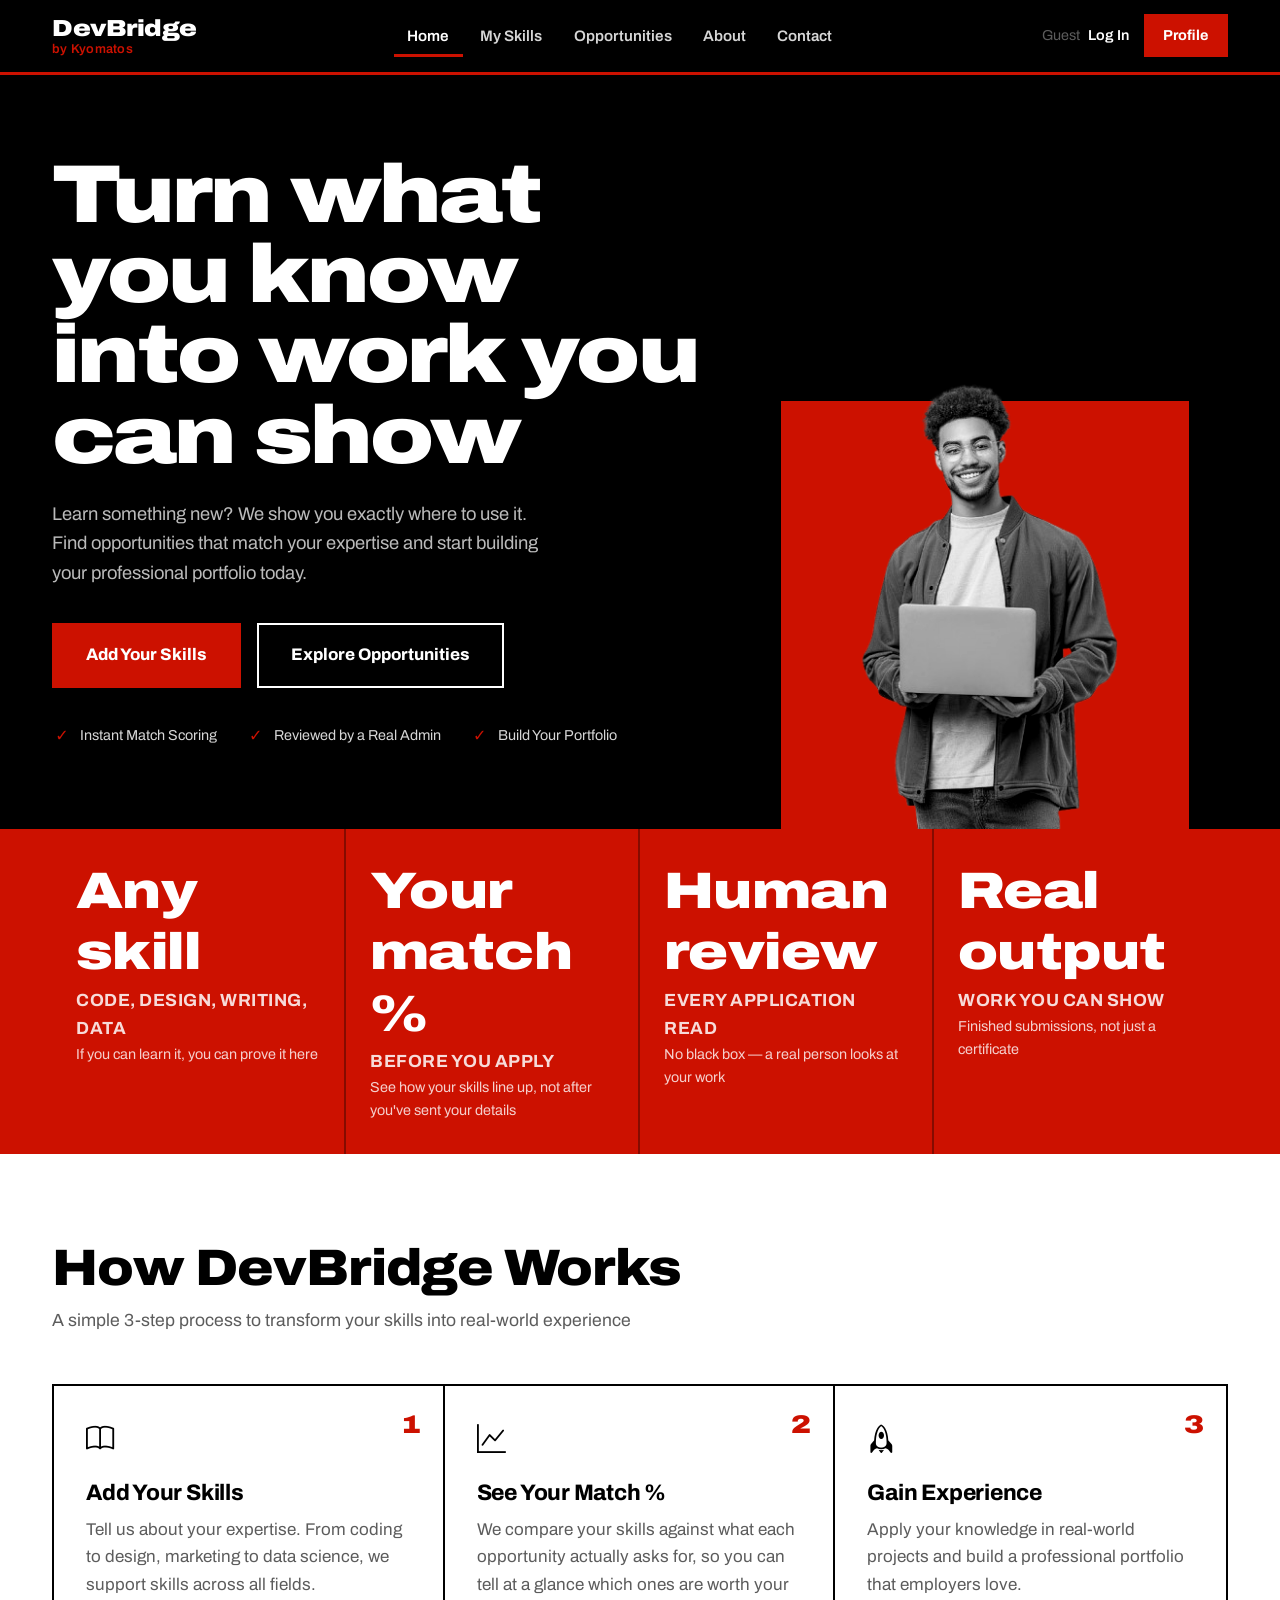
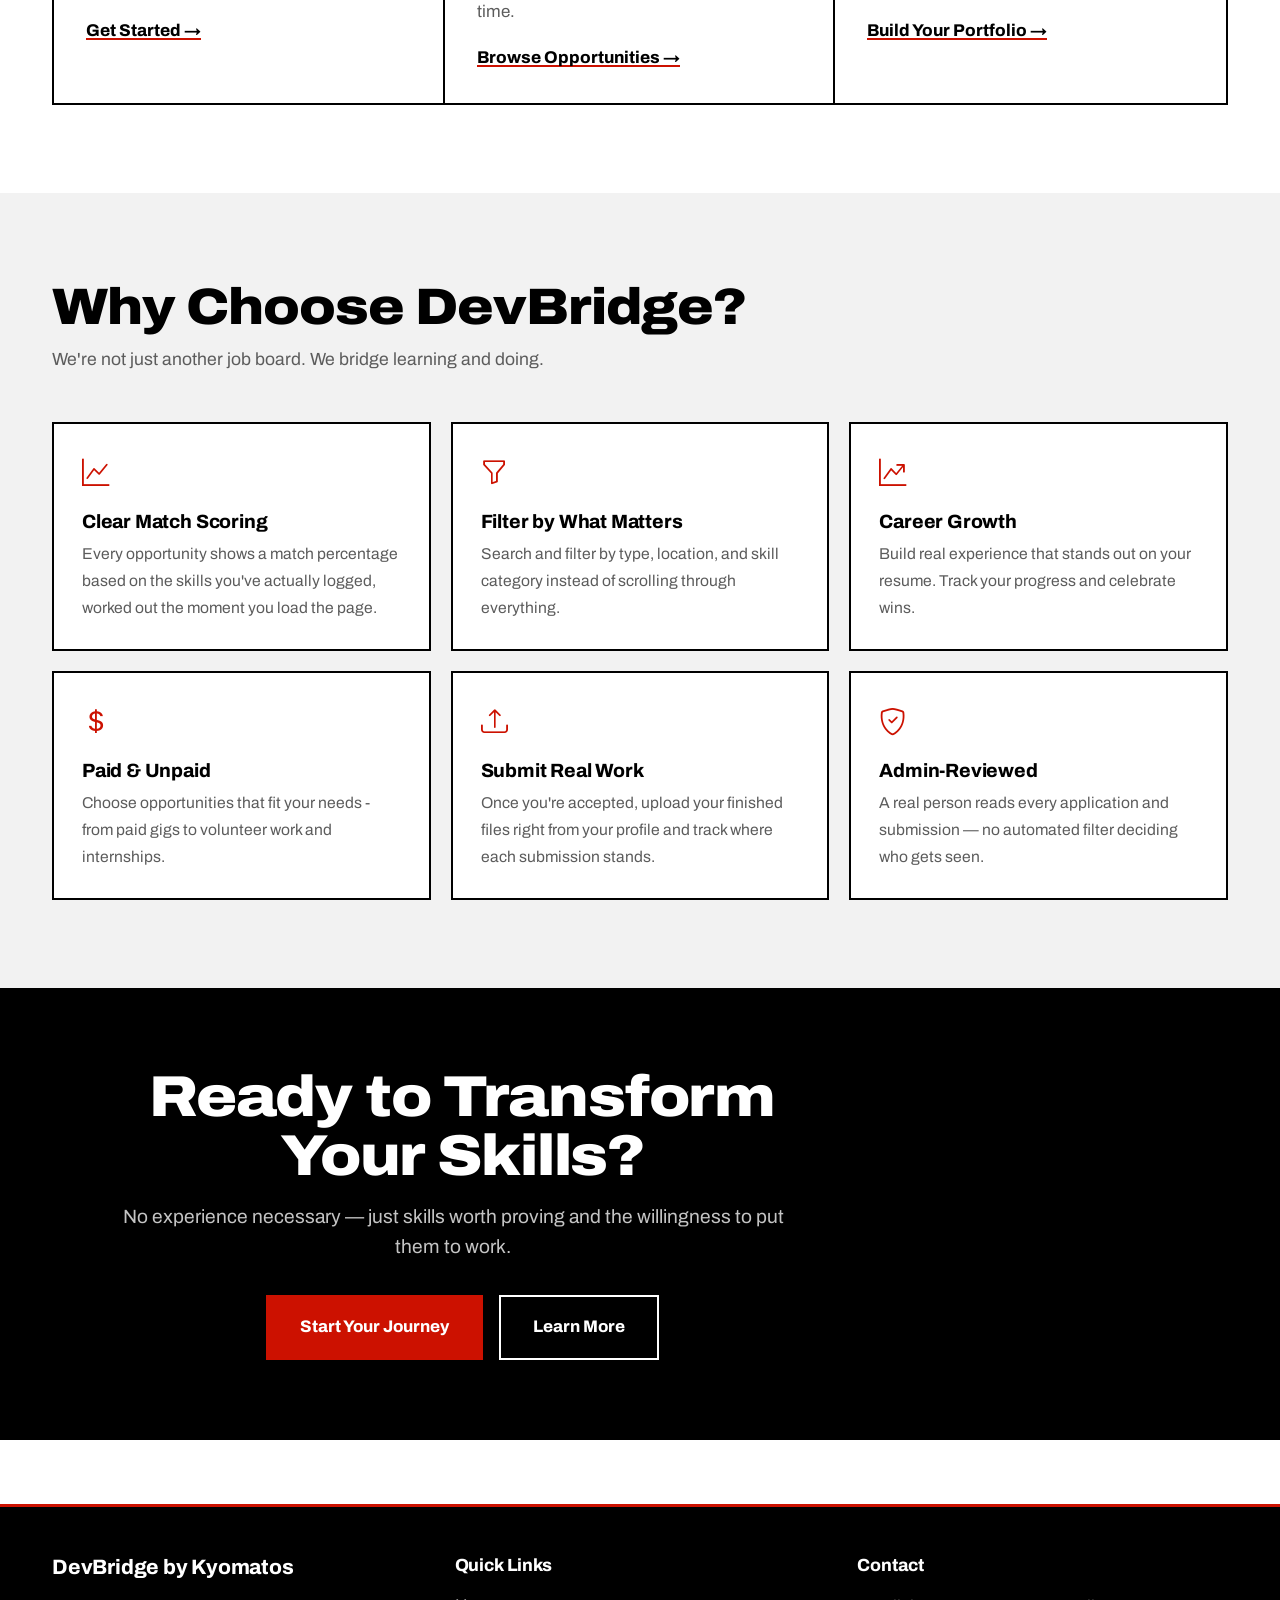
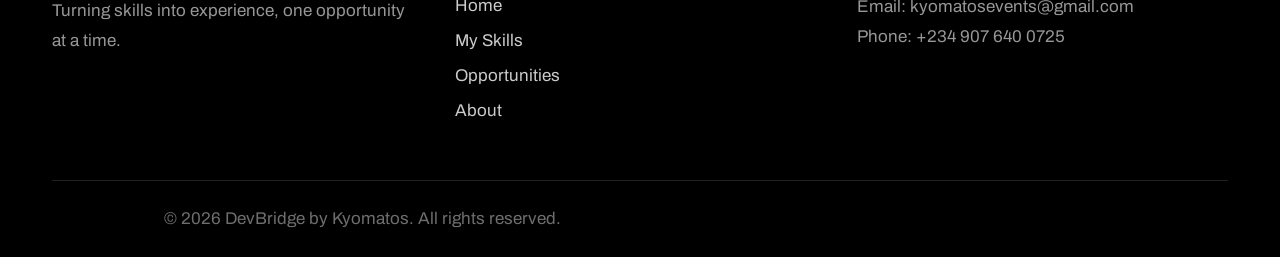
==== commit c8177893: "Initial DevBridge upload" ====
--- a/index.html
+++ b/index.html
@@ -5,6 +5,7 @@
     <meta name="viewport" content="width=device-width, initial-scale=1.0">
     <title>DevBridge - Turn Your Skills Into Real World Experience</title>
     <link rel="stylesheet" href="styles.css">
+    <link rel="preconnect" href="https://fonts.googleapis.com"><link rel="stylesheet" href="https://fonts.googleapis.com/css2?family=Archivo:wdth,wght@62..125,100..900&display=swap">
     <link rel="stylesheet" href="https://cdn.jsdelivr.net/npm/bootstrap-icons@1.13.1/font/bootstrap-icons.min.css">
 </head> 
 <body>
@@ -36,8 +37,7 @@
         
         <div class="hero-content">
             <div class="hero-text">
-                <div class="hero-badge"> Transform Your Learning</div>
-                <h1>Turn your skills into <span class="gradient-text">real world experience</span></h1>
+                                <h1>Turn what you know into work you can show</h1>
                 <p class="hero-description">Learn something new? We show you exactly where to use it. Find opportunities that match your expertise and start building your professional portfolio today.</p>
                 <div class="hero-buttons">
                     <a href="my-skills.html" class="cta-button primary large">
@@ -50,11 +50,11 @@
                 <div class="hero-meta">
                     <div class="meta-item">
                         <span class="meta-icon">✓</span>
-                        <span>Smart AI Matching</span>
+                        <span>Instant Match Scoring</span>
                     </div>
                     <div class="meta-item">
                         <span class="meta-icon">✓</span>
-                        <span>Global Opportunities</span>
+                        <span>Reviewed by a Real Admin</span>
                     </div>
                     <div class="meta-item">
                         <span class="meta-icon">✓</span>
@@ -65,7 +65,7 @@
 
             <div class="hero-visual">
                 <div class="hero-img-wrapper">
-                    <img src="man.png" alt="Hero Image">
+                    <img src="man.png" alt="A developer holding a laptop">
                 </div>
             </div>
         </div>
@@ -77,27 +77,27 @@
             <div class="stats-grid">
                 <div class="stat-card">
                     <div class="stat-icon"><i class="bi bi-briefcase"></i></div>
-                    <h3>500+</h3>
-                    <p class="stat-label">Active Opportunities</p>
-                    <p class="stat-description">Jobs, internships, projects</p>
+                    <h3>Any skill</h3>
+                    <p class="stat-label">Code, design, writing, data</p>
+                    <p class="stat-description">If you can learn it, you can prove it here</p>
                 </div>
                 <div class="stat-card">
                     <div class="stat-icon"><i class="bi bi-mortarboard"></i></div>
-                    <h3>50+</h3>
-                    <p class="stat-label">Skills Supported</p>
-                    <p class="stat-description">Across all industries</p>
+                    <h3>Your match %</h3>
+                    <p class="stat-label">Before you apply</p>
+                    <p class="stat-description">See how your skills line up, not after you've sent your details</p>
                 </div>
                 <div class="stat-card">
                     <div class="stat-icon"><i class="bi bi-star"></i></div>
-                    <h3>1000+</h3>
-                    <p class="stat-label">Successful Matches</p>
-                    <p class="stat-description">Real careers launched</p>
+                    <h3>Human review</h3>
+                    <p class="stat-label">Every application read</p>
+                    <p class="stat-description">No black box — a real person looks at your work</p>
                 </div>
                 <div class="stat-card">
                     <div class="stat-icon"><i class="bi bi-people"></i></div>
-                    <h3>50K+</h3>
-                    <p class="stat-label">Active Learners</p>
-                    <p class="stat-description">Growing every day</p>
+                    <h3>Real output</h3>
+                    <p class="stat-label">Work you can show</p>
+                    <p class="stat-description">Finished submissions, not just a certificate</p>
                 </div>
             </div>
         </div>
@@ -132,9 +132,9 @@
                 <div class="step">
                     <div class="step-number">2</div>
                     <div class="step-content">
-                        <div class="step-icon"><i class="bi bi-robot"></i></div>
-                        <h3>Get AI Matched</h3>
-                        <p>Our intelligent algorithm analyzes your skills and finds opportunities that perfectly match your expertise and goals.</p>
+                        <div class="step-icon"><i class="bi bi-graph-up"></i></div>
+                        <h3>See Your Match %</h3>
+                        <p>We compare your skills against what each opportunity actually asks for, so you can tell at a glance which ones are worth your time.</p>
                         <a href="opportunities.html" class="step-link">Browse Opportunities →</a>
                     </div>
                 </div>
@@ -169,17 +169,17 @@
 
             <div class="benefits-grid">
                 <div class="benefit-card">
-                    <div class="benefit-icon"><i class="bi bi-robot"></i></div>
-                    <h3>Smart AI Matching</h3>
-                    <p>Our proprietary algorithm understands your unique skill set and connects you with the perfect opportunities.</p>
-                </div>
-                <div class="benefit-card">
-                    <div class="benefit-icon"><i class="bi bi-globe"></i></div>
-                    <h3>Global Network</h3>
-                    <p>Access opportunities from companies and projects around the world. No location barriers.</p>
-                </div>
-                <div class="benefit-card">
                     <div class="benefit-icon"><i class="bi bi-graph-up"></i></div>
+                    <h3>Clear Match Scoring</h3>
+                    <p>Every opportunity shows a match percentage based on the skills you've actually logged, worked out the moment you load the page.</p>
+                </div>
+                <div class="benefit-card">
+                    <div class="benefit-icon"><i class="bi bi-funnel"></i></div>
+                    <h3>Filter by What Matters</h3>
+                    <p>Search and filter by type, location, and skill category instead of scrolling through everything.</p>
+                </div>
+                <div class="benefit-card">
+                    <div class="benefit-icon"><i class="bi bi-graph-up-arrow"></i></div>
                     <h3>Career Growth</h3>
                     <p>Build real experience that stands out on your resume. Track your progress and celebrate wins.</p>
                 </div>
@@ -189,62 +189,14 @@
                     <p>Choose opportunities that fit your needs - from paid gigs to volunteer work and internships.</p>
                 </div>
                 <div class="benefit-card">
-                    <div class="benefit-icon"><i class="bi bi-people"></i></div>
-                    <h3>Community Support</h3>
-                    <p>Connect with thousands of learners, share experiences, and grow together in a supportive environment.</p>
+                    <div class="benefit-icon"><i class="bi bi-upload"></i></div>
+                    <h3>Submit Real Work</h3>
+                    <p>Once you're accepted, upload your finished files right from your profile and track where each submission stands.</p>
                 </div>
                 <div class="benefit-card">
                     <div class="benefit-icon"><i class="bi bi-shield-check"></i></div>
-                    <h3>Verified & Safe</h3>
-                    <p>All opportunities are verified. We prioritize your safety and professional development.</p>
-                </div>
-            </div>
-        </div>
-    </section>
-
-    <!-- Success Stories Section -->
-    <section class="section testimonials">
-        <div class="container">
-            <div class="section-intro">
-                <h2>Success Stories</h2>
-                <p>Real learners, real opportunities, real careers</p>
-            </div>
-
-            <div class="testimonials-grid">
-                <div class="testimonial-card">
-                    <div class="testimonial-header">
-                        <div class="testimonial-avatar">📌</div>
-                        <div class="testimonial-info">
-                            <h4>Sarah Chen</h4>
-                            <p>Freelance Developer</p>
-                        </div>
-                    </div>
-                    <p class="testimonial-text">"I learned web development online, but had no way to apply it. DevBridge matched me with a startup project where I built real applications. It changed my career!"</p>
-                    <div class="testimonial-rating">⭐⭐⭐⭐⭐</div>
-                </div>
-
-                <div class="testimonial-card">
-                    <div class="testimonial-header">
-                        <div class="testimonial-avatar">🎨</div>
-                        <div class="testimonial-info">
-                            <h4>Marcus Johnson</h4>
-                            <p>UX Designer</p>
-                        </div>
-                    </div>
-                    <p class="testimonial-text">"Finding design projects that matched my skill level was impossible until DevBridge. Now I have a portfolio full of real work!"</p>
-                    <div class="testimonial-rating">⭐⭐⭐⭐⭐</div>
-                </div>
-
-                <div class="testimonial-card">
-                    <div class="testimonial-header">
-                        <div class="testimonial-avatar">📊</div>
-                        <div class="testimonial-info">
-                            <h4>Emma Williams</h4>
-                            <p>Data Analyst</p>
-                        </div>
-                    </div>
-                    <p class="testimonial-text">"The platform understood exactly what I needed. Within weeks, I landed an analyst internship that led to a full-time offer!"</p>
-                    <div class="testimonial-rating">⭐⭐⭐⭐⭐</div>
+                    <h3>Admin-Reviewed</h3>
+                    <p>A real person reads every application and submission — no automated filter deciding who gets seen.</p>
                 </div>
             </div>
         </div>
@@ -256,7 +208,7 @@
             <div class="cta-box">
                 <div class="cta-content">
                     <h2>Ready to Transform Your Skills?</h2>
-                    <p>Join thousands of learners who've already found their perfect opportunity. No experience necessary, just passion and willingness to learn.</p>
+                    <p>No experience necessary — just skills worth proving and the willingness to put them to work.</p>
                     <div class="cta-actions">
                         <a href="my-skills.html" class="cta-button primary large">Start Your Journey</a>
                         <a href="about.html" class="cta-button secondary large">Learn More</a>
--- a/styles.css
+++ b/styles.css
@@ -5,10 +5,10 @@
 }
 
 :root {
-    --primary-color: #667eea;
-    --secondary-color: #764ba2;
-    --accent-color: #f093fb;
-    --text-dark: #2c3e50;
+    --primary-color: #cc1100;
+    --secondary-color: #000000;
+    --accent-color: #cc1100;
+    --text-dark: #000000;
     --text-light: #666;
     --bg-light: #f8f9fa;
     --white: #ffffff;
@@ -197,7 +197,7 @@
 }
 
 .gradient-text {
-    background: linear-gradient(120deg, #f093fb 0%, #f5576c 100%);
+    background: linear-gradient(120deg, #cc1100 0%, #f5576c 100%);
     -webkit-background-clip: text;
     background-clip: text;
     color: transparent;
@@ -287,7 +287,7 @@
 
 .stats-showcase .stat-card:hover {
     transform: translateY(-8px);
-    box-shadow: 0 15px 35px rgba(102, 126, 234, 0.2);
+    box-shadow: 0 15px 35px rgba(204,17,0,0.2);
 }
 
 .stat-icon {
@@ -360,7 +360,7 @@
     font-size: 1.8rem;
     font-weight: 700;
     margin: 0 auto 1.5rem;
-    box-shadow: 0 8px 20px rgba(102, 126, 234, 0.3);
+    box-shadow: 0 8px 20px rgba(204,17,0,0.3);
 }
 
 .step-icon {
@@ -427,7 +427,7 @@
 
 .benefit-card:hover {
     transform: translateY(-8px);
-    box-shadow: 0 15px 35px rgba(102, 126, 234, 0.15);
+    box-shadow: 0 15px 35px rgba(204,17,0,0.15);
 }
 
 .benefit-icon {
@@ -470,7 +470,7 @@
 }
 
 .testimonial-card:hover {
-    box-shadow: 0 12px 30px rgba(102, 126, 234, 0.15);
+    box-shadow: 0 12px 30px rgba(204,17,0,0.15);
     transform: translateY(-4px);
 }
 
@@ -820,7 +820,7 @@
 
 .skill-card:hover {
     border-color: var(--primary-color);
-    box-shadow: 0 4px 12px rgba(102, 126, 234, 0.15);
+    box-shadow: 0 4px 12px rgba(204,17,0,0.15);
 }
 
 .skill-card-header {
@@ -964,7 +964,7 @@
 
 .opportunity-card:hover {
     border-color: var(--primary-color);
-    box-shadow: 0 6px 15px rgba(102, 126, 234, 0.15);
+    box-shadow: 0 6px 15px rgba(204,17,0,0.15);
 }
 
 .opportunity-header {
@@ -1492,7 +1492,7 @@
     display: flex;
     gap: 1rem;
     align-items: flex-start;
-    background: rgba(102, 126, 234, 0.1);
+    background: rgba(204,17,0,0.1);
     padding: 2rem;
     border-radius: 10px;
     margin-top: 2rem;
@@ -1524,7 +1524,7 @@
     background: linear-gradient(135deg, var(--primary-color) 0%, var(--accent-color) 100%);
     top: 0;
     left: 0;
-    box-shadow: 0 20px 40px rgba(102, 126, 234, 0.3);
+    box-shadow: 0 20px 40px rgba(204,17,0,0.3);
 }
 
 .gradient-2 {
@@ -1533,7 +1533,7 @@
     background: linear-gradient(135deg, var(--secondary-color) 0%, var(--primary-color) 100%);
     bottom: 0;
     right: 0;
-    box-shadow: 0 20px 40px rgba(118, 75, 162, 0.3);
+    box-shadow: 0 20px 40px rgba(0,0,0,0.3);
 }
 
 /* Values Section */
@@ -1567,7 +1567,7 @@
 
 .value-card:hover {
     transform: translateY(-8px);
-    box-shadow: 0 15px 35px rgba(102, 126, 234, 0.15);
+    box-shadow: 0 15px 35px rgba(204,17,0,0.15);
     border-top-color: var(--primary-color);
 }
 
@@ -1642,7 +1642,7 @@
     color: white;
     font-weight: 600;
     font-size: 1.3rem;
-    box-shadow: 0 4px 15px rgba(102, 126, 234, 0.3);
+    box-shadow: 0 4px 15px rgba(204,17,0,0.3);
 }
 
 .timeline-content {
@@ -1934,7 +1934,7 @@
 .form-group textarea:focus {
     outline: none;
     border-color: var(--primary-color);
-    box-shadow: 0 0 0 3px rgba(102, 126, 234, 0.1);
+    box-shadow: 0 0 0 3px rgba(204,17,0,0.1);
 }
 
 .form-group textarea {
@@ -1999,7 +1999,7 @@
 .filter-select:focus {
     outline: none;
     border-color: var(--primary-color);
-    box-shadow: 0 4px 12px rgba(102, 126, 234, 0.2);
+    box-shadow: 0 4px 12px rgba(204,17,0,0.2);
 }
 
 .skills-grid {
@@ -2034,7 +2034,7 @@
 
 .skill-card:hover {
     transform: translateY(-8px);
-    box-shadow: 0 12px 30px rgba(102, 126, 234, 0.2);
+    box-shadow: 0 12px 30px rgba(204,17,0,0.2);
 }
 
 .skill-header {
@@ -2278,7 +2278,7 @@
 
 .contact-method-card:hover {
     transform: translateY(-8px);
-    box-shadow: 0 15px 35px rgba(102, 126, 234, 0.15);
+    box-shadow: 0 15px 35px rgba(204,17,0,0.15);
     background: white;
 }
 
@@ -2413,7 +2413,7 @@
 .form-group textarea:focus {
     outline: none;
     border-color: var(--primary-color);
-    box-shadow: 0 0 0 3px rgba(102, 126, 234, 0.1);
+    box-shadow: 0 0 0 3px rgba(204,17,0,0.1);
 }
 
 .form-group textarea {
@@ -2761,7 +2761,7 @@
 .filter-select:focus {
     outline: none;
     border-color: var(--primary-color);
-    box-shadow: 0 0 0 3px rgba(102, 126, 234, 0.1);
+    box-shadow: 0 0 0 3px rgba(204,17,0,0.1);
 }
 
 .filter-actions {
@@ -2860,7 +2860,7 @@
 
 .opportunity-card:hover {
     transform: translateY(-8px);
-    box-shadow: 0 15px 35px rgba(102, 126, 234, 0.15);
+    box-shadow: 0 15px 35px rgba(204,17,0,0.15);
 }
 
 .opportunity-header {
@@ -3222,7 +3222,7 @@
 
 .stat-card-profile:hover {
     transform: translateY(-4px);
-    box-shadow: 0 12px 25px rgba(102, 126, 234, 0.15);
+    box-shadow: 0 12px 25px rgba(204,17,0,0.15);
 }
 
 .stat-icon {
@@ -3724,7 +3724,7 @@
     border-radius: 50%;
     font-size: 1.8rem;
     flex-shrink: 0;
-    box-shadow: 0 4px 15px rgba(102, 126, 234, 0.3);
+    box-shadow: 0 4px 15px rgba(204,17,0,0.3);
     z-index: 1;
     position: relative;
 }
@@ -3807,7 +3807,7 @@
 .profile-form textarea:focus {
     outline: none;
     border-color: var(--primary-color);
-    box-shadow: 0 0 0 3px rgba(102, 126, 234, 0.1);
+    box-shadow: 0 0 0 3px rgba(204,17,0,0.1);
 }
 
 .profile-form textarea {
@@ -4581,4 +4581,307 @@
       font-size: 1.1rem !important;
       line-height: 1.3 !important;
     }
-  }+  }
+
+/* =====================================================================
+   KYOMATOS REDESIGN LAYER  (black / white / crimson, Archivo)
+   Loaded last on purpose: overrides the original purple theme.
+   ===================================================================== */
+:root{
+  --primary-color:#cc1100; --secondary-color:#000; --accent-color:#cc1100;
+  --text-dark:#000; --text-light:#5c5c5c; --bg-light:#f2f2f2; --white:#fff;
+  --ink:#000; --red:#cc1100; --red-deep:#990d00; --line:#000; --soft:#f2f2f2;
+  --font:'Archivo',system-ui,-apple-system,'Segoe UI',sans-serif;
+}
+html{scroll-behavior:smooth}
+body{font-family:var(--font);font-size:17px;line-height:1.6;color:#000;background:#fff;-webkit-font-smoothing:antialiased}
+h1,h2,h3,h4{font-family:var(--font);color:inherit;letter-spacing:-.02em;line-height:1.02}
+h1,h2{font-weight:850;font-stretch:112%}
+h3,h4{font-weight:750;font-stretch:100%;letter-spacing:-.01em;line-height:1.2}
+p{max-width:62ch}
+a{color:inherit}
+:focus-visible{outline:3px solid var(--red);outline-offset:3px}
+::selection{background:var(--red);color:#fff}
+
+/* ---------- header ---------- */
+header{background:#000;color:#fff;box-shadow:none;border-bottom:3px solid var(--red)}
+nav{padding:.9rem 2rem}
+.logo{color:#fff;font-weight:900;font-stretch:118%;font-size:1.45rem;letter-spacing:-.02em;text-transform:none}
+.logo span{opacity:1!important;color:var(--red);font-weight:600!important;font-stretch:100%;letter-spacing:.02em}
+.nav-links{gap:.25rem}
+.nav-links a{color:#d6d6d6;font-weight:600;font-size:.95rem;padding:.55rem .85rem;display:block;transition:color .15s,background .15s}
+.nav-links a:hover{color:#fff;background:#1a1a1a}
+.nav-links a.active{color:#fff;background:transparent;box-shadow:inset 0 -3px 0 var(--red)}
+.nav-links a.active::after{display:none}
+.user-section{display:flex;align-items:center;gap:.5rem;color:#9a9a9a;font-size:.9rem}
+.user-section #login-link{color:#fff!important;font-weight:600;text-decoration:none;margin-right:.4rem!important}
+.user-section #login-link:hover{color:var(--red)!important}
+.profile-btn,.btn-logout{background:var(--red);color:#fff!important;border:2px solid var(--red);border-radius:0;padding:.5rem 1.1rem;font-weight:700;text-decoration:none;cursor:pointer;font-family:var(--font);transition:background .15s,color .15s}
+.profile-btn:hover,.btn-logout:hover{background:#fff;color:#000!important;border-color:#fff}
+
+/* ---------- buttons ---------- */
+.cta-button,.btn-primary,.btn-add,.btn-apply,.btn-view-details,.opportunity-btn,.step-link{font-family:var(--font);font-weight:750;border-radius:0;letter-spacing:0}
+.cta-button{display:inline-flex;align-items:center;justify-content:center;padding:.9rem 1.6rem;border:2px solid #000;text-decoration:none;transition:transform .15s,box-shadow .15s,background .15s,color .15s;box-shadow:none}
+.cta-button.large{padding:1.05rem 2rem;font-size:1.05rem}
+.cta-button.primary{background:var(--red);color:#fff;border-color:var(--red)}
+.cta-button.primary:hover{background:#fff;color:#000;border-color:#fff;transform:none;box-shadow:6px 6px 0 var(--red)}
+.cta-button.secondary{background:transparent;color:#fff;border-color:#fff}
+.cta-button.secondary:hover{background:#fff;color:#000;transform:none;box-shadow:6px 6px 0 var(--red)}
+.btn-primary,.btn-add,.btn-apply,.btn-view-details,.opportunity-btn{background:#000;color:#fff;border:2px solid #000;padding:.75rem 1.4rem;cursor:pointer;transition:background .15s,color .15s,box-shadow .15s}
+.btn-primary:hover,.btn-add:hover,.btn-apply:hover,.btn-view-details:hover,.opportunity-btn:hover{background:var(--red);border-color:var(--red);color:#fff;transform:none;box-shadow:none}
+.step-link{color:#000;text-decoration:none;box-shadow:inset 0 -2px 0 var(--red)}
+.step-link:hover{color:var(--red)}
+
+/* ---------- home hero ---------- */
+.home-hero{background:#000;color:#fff;padding:0;min-height:0;overflow:hidden;position:relative}
+.hero-background,.hero-accent{display:none}
+.home-hero .hero-content{max-width:1240px;margin:0 auto;padding:5rem 2rem 0;display:grid;grid-template-columns:minmax(0,1.15fr) minmax(0,.85fr);gap:2rem;align-items:end}
+.hero-text{padding-bottom:5rem}
+.home-hero h1{font-size:clamp(2.8rem,6.4vw,5.6rem);font-weight:900;font-stretch:120%;color:#fff;margin:0 0 1.5rem;letter-spacing:-.035em;line-height:.98}
+.hero-description{color:#cfcfcf;font-size:1.15rem;max-width:46ch;margin:0 0 2.2rem}
+.hero-buttons{display:flex;flex-wrap:wrap;gap:1rem;margin-bottom:2.2rem}
+.hero-meta{display:flex;flex-wrap:wrap;gap:.6rem 1.8rem;color:#bdbdbd;font-size:.95rem}
+.meta-item{display:flex;gap:.5rem;align-items:center}
+.meta-icon{color:var(--red);font-weight:900}
+.hero-visual{position:relative;align-self:end;display:flex;justify-content:center}
+.hero-visual::before{content:"";position:absolute;left:8%;right:8%;bottom:0;top:12%;background:var(--red)}
+.hero-img-wrapper{position:relative;z-index:1;animation:none}
+.hero-img-wrapper img{display:block;max-height:560px;width:auto;max-width:100%;filter:grayscale(1) contrast(1.1)}
+
+/* ---------- stats ---------- */
+.stats-showcase{background:var(--red);color:#fff;padding:0}
+.stats-showcase .stats-grid{display:grid;grid-template-columns:repeat(4,1fr);gap:0}
+.stats-showcase .stat-card{background:transparent;border:0;border-right:2px solid rgba(0,0,0,.35);border-radius:0;box-shadow:none;padding:2rem 1.5rem;text-align:left;transform:none}
+.stats-showcase .stat-card:last-child{border-right:0}
+.stats-showcase .stat-icon{display:none}
+.stats-showcase .stat-card h3{font-size:clamp(2rem,4vw,3.2rem);font-weight:900;font-stretch:120%;color:#fff;margin:0}
+.stats-showcase .stat-label{color:#fff;font-weight:700;margin:.2rem 0 0}
+.stats-showcase .stat-description{color:rgba(255,255,255,.8);font-size:.9rem}
+
+/* ---------- sections ---------- */
+.section{padding:5.5rem 0}
+.section-intro,.section-header{text-align:left;margin-bottom:3rem;max-width:720px}
+.section-intro h2,.section-header h2{font-size:clamp(2rem,4vw,3.2rem);margin-bottom:.8rem}
+.section-intro p,.section-subtitle{color:var(--text-light);font-size:1.1rem}
+.how-it-works{background:#fff}
+.process-steps{display:grid;grid-template-columns:repeat(3,1fr);gap:0;border:2px solid #000}
+.step{background:#fff;padding:2rem;border-right:2px solid #000;position:relative;box-shadow:none;border-radius:0;display:block}
+.step:last-of-type{border-right:0}
+.step-divider{display:none}
+.step-number{position:absolute;top:1.2rem;right:1.4rem;width:auto;height:auto;background:none;color:var(--red);font-weight:900;font-stretch:120%;font-size:1.6rem;border-radius:0}
+.step-content{display:block}
+.step-icon{font-size:1.8rem;color:#000;margin-bottom:1rem;background:none;width:auto;height:auto}
+.step h3{font-size:1.4rem;margin-bottom:.6rem}
+.step p{color:var(--text-light);margin-bottom:1.2rem}
+.why-us{background:var(--soft)}
+.benefits-grid{display:grid;grid-template-columns:repeat(3,1fr);gap:1.25rem}
+.benefit-card{background:#fff;border:2px solid #000;border-radius:0;box-shadow:none;padding:1.75rem;transition:box-shadow .15s,transform .15s}
+.benefit-card:hover{transform:translate(-3px,-3px);box-shadow:6px 6px 0 var(--red)}
+.benefit-icon{background:none;color:var(--red);font-size:1.7rem;width:auto;height:auto;margin-bottom:.9rem}
+.benefit-card h3{font-size:1.2rem;margin-bottom:.5rem}
+.benefit-card p{color:var(--text-light);font-size:.98rem}
+.testimonials{background:#fff}
+.testimonials-grid{display:grid;grid-template-columns:repeat(3,1fr);gap:1.25rem}
+.testimonial-card{background:#fff;border:2px solid #000;border-radius:0;box-shadow:none;padding:1.75rem}
+.testimonial-avatar{background:#000;border-radius:0;color:#fff}
+.final-cta{background:#000;color:#fff;padding:5rem 0}
+.cta-box{background:transparent;border:0;box-shadow:none;padding:0;text-align:left;max-width:820px}
+.cta-box h2{color:#fff;font-size:clamp(2rem,4.5vw,3.6rem);margin-bottom:1rem}
+.cta-box p{color:#cfcfcf;margin-bottom:2rem}
+.cta-actions{display:flex;flex-wrap:wrap;gap:1rem}
+
+/* ---------- inner page heroes ---------- */
+.skills-hero,.opportunities-hero,.about-hero,.contact-hero,.profile-hero{background:#000;color:#fff;padding:4.5rem 0 3.5rem;position:relative;overflow:hidden;border-bottom:0}
+.skills-hero::before,.opportunities-hero::before,.contact-hero::before,.profile-hero::before,.about-hero::before{display:none}
+.skills-hero-accent,.about-hero-accent{display:none}
+.skills-hero .container,.opportunities-hero .container,.about-hero .container,.contact-hero .container,.profile-hero .container{display:block;text-align:left}
+.opportunities-hero .hero-content,.skills-hero-content,.about-hero-content,.contact-hero-content{display:block;text-align:left;max-width:none;padding:0;margin:0}
+.skills-hero h1,.opportunities-hero h1,.about-hero h1,.contact-hero h1,.profile-hero h1{font-size:clamp(2.6rem,6vw,4.8rem);font-weight:900;font-stretch:120%;color:#fff;letter-spacing:-.035em;margin:0 0 1rem;text-align:left}
+.skills-hero p,.opportunities-hero p,.about-hero p,.contact-hero p,.profile-hero p{color:#cfcfcf;font-size:1.15rem;max-width:52ch;text-align:left;margin:0}
+.hero-stats{display:flex;gap:0;margin-top:2rem;flex-wrap:wrap;justify-content:flex-start}
+.hero-stat{background:var(--red);border:0;border-radius:0;padding:1rem 1.5rem;margin:0 1rem 0 0;display:flex;align-items:baseline;gap:.75rem;min-width:0;width:auto;height:auto;text-align:left;box-shadow:none;backdrop-filter:none}
+.hero-stat .stat-icon{display:none}
+.hero-stat .stat-value,.hero-stat .stat-number{font-size:2rem;font-weight:900;font-stretch:120%;color:#fff}
+.hero-stat .stat-label,.hero-stat .stat-text{color:#fff;font-weight:600;font-size:.95rem}
+.contact-hero-badges{display:flex;gap:.6rem;flex-wrap:wrap;margin-top:1.5rem}
+.contact-hero-badges>*{border-radius:0;background:transparent;border:2px solid #fff;color:#fff;padding:.4rem .9rem;font-weight:600}
+
+/* ---------- main content surfaces ---------- */
+.opportunities-main,.skills-list-section,.add-skill-section,.profile-content,.contact-form-section,.story-section,.about-mission,.values-section,.faq-section{background:#fff}
+.add-skill-section,.opportunities-main,.contact-form-section{background:var(--soft)}
+.opportunities-main{padding:3rem 0 5rem}
+
+/* cards */
+.opportunity-card,.job-card,.skill-card,.value-card,.contact-method-card,.faq-item,.stat-card-profile,.submission-card,.submission-card-profile,.app-card,.file-card,.journey-card,.file-download-card,.add-skill-container,.contact-form,.login-box,.filters-panel,.form-wrapper,.profile-section,.skills-showcase{background:#fff;border:2px solid #000;border-radius:0;box-shadow:none}
+.opportunity-card,.skill-card,.value-card,.contact-method-card{transition:transform .15s,box-shadow .15s}
+.opportunity-card:hover,.skill-card:hover,.value-card:hover,.contact-method-card:hover{transform:translate(-3px,-3px);box-shadow:6px 6px 0 var(--red);border-color:#000}
+.opportunities-grid,.opportunities-cards-grid,.skills-grid{display:grid;grid-template-columns:repeat(auto-fill,minmax(320px,1fr));gap:1.25rem}
+.opportunity-card h3,.skill-card h3,.job-title{font-size:1.25rem;font-weight:800}
+.opportunity-match{background:var(--red);color:#fff;border-radius:0;font-weight:800;padding:.25rem .6rem;font-size:.85rem}
+.opportunity-company{color:var(--text-light);font-weight:600}
+.opportunity-description{color:var(--text-light)}
+
+/* tags / badges / chips */
+.tag,.badge,.badge-type,.skill-chip,.skill-badge,.skill-category,.skill-level,.skill-source,.job-skills span,.opportunity-tags span,.app-job-tag,.tab-badge{border-radius:0;background:#fff;color:#000;border:1.5px solid #000;font-weight:650;font-size:.8rem;padding:.2rem .6rem;box-shadow:none}
+.skill-chip,.skill-badge{background:#000;color:#fff}
+.tab-badge{background:var(--red);border-color:var(--red);color:#fff}
+
+/* forms */
+label,.field-label,.filter-label,.login-label{font-weight:700;font-size:.92rem;color:#000;text-transform:none;letter-spacing:0}
+input[type=text],input[type=email],input[type=password],input[type=search],input[type=tel],input[type=number],select,textarea,.field-input,.filter-input,.filter-select{font-family:var(--font);font-size:1rem;border:2px solid #000;border-radius:0;background:#fff;color:#000;padding:.8rem .95rem;width:100%;box-shadow:none;transition:box-shadow .15s}
+input:focus,select:focus,textarea:focus,.field-input:focus{outline:none;border-color:#000;box-shadow:4px 4px 0 var(--red)}
+::placeholder{color:#8a8a8a}
+.required{color:var(--red)}
+.search-box{position:relative}
+.search-box input{padding-left:2.8rem}
+.search-icon,.input-icon{color:#000}
+.filter-btn,.toggle-btn,.tab-btn,.btn-clear,.filter-clear{font-family:var(--font);font-weight:700;border:2px solid #000;border-radius:0;background:#fff;color:#000;padding:.65rem 1.2rem;cursor:pointer;transition:background .15s,color .15s}
+.filter-btn:hover,.toggle-btn:hover,.tab-btn:hover,.btn-clear:hover{background:#000;color:#fff}
+.filter-btn.active,.toggle-btn.active,.tab-btn.active{background:#000;color:#fff;box-shadow:inset 0 -4px 0 var(--red)}
+.view-toggle,.tabs{gap:0;display:flex;flex-wrap:wrap;border-radius:0;background:none}
+.view-toggle .toggle-btn+.toggle-btn,.tabs .tab-btn+.tab-btn{margin-left:-2px}
+.btn-delete,.btn-reject,.btn-remove-file,.btn-delete-file{border-radius:0;font-family:var(--font);font-weight:700}
+.results-header{align-items:flex-end;margin-bottom:1.5rem}
+.results-info h2{font-size:1.8rem}
+.results-count{color:var(--red);font-weight:800}
+
+/* empty states */
+.empty-state,.empty-state-profile,.empty-state-small{border:2px dashed #000;background:#fff;border-radius:0;padding:2.5rem 1.5rem;text-align:left;grid-column:1/-1}
+.empty-state h3{font-size:1.3rem;margin-bottom:.4rem}
+.empty-state p{color:var(--text-light)}
+.empty-icon{filter:grayscale(1);font-size:1.8rem;margin-bottom:.6rem}
+
+/* modal */
+.modal-overlay,.modal{background:rgba(0,0,0,.72)}
+.modal-content{border:3px solid #000;border-radius:0;box-shadow:10px 10px 0 var(--red);background:#fff}
+.modal-header{border-bottom:2px solid #000;background:#fff}
+.modal-close,.close-modal,.close-modal-btn{border-radius:0;background:#000;color:#fff}
+
+/* login / signup */
+body:has(.login-box){background:var(--soft)}
+.login-box{max-width:440px;margin:4rem auto;padding:2.5rem;box-shadow:10px 10px 0 #000;border:2px solid #000}
+.login-title{font-size:2rem;font-weight:900;font-stretch:118%;margin-bottom:.4rem}
+.login-sub{color:var(--text-light);margin-bottom:1.5rem}
+.login-error{border-radius:0;border-left:4px solid var(--red);background:#fff1ef;color:#7a0a00;padding:.7rem .9rem}
+
+/* profile */
+.profile-avatar-large,.avatar-placeholder-large{border-radius:0;background:var(--red);color:#fff}
+.stat-card-profile .stat-number,.stat-value{font-weight:900;font-stretch:115%}
+.progress-bar{border-radius:0;background:#e3e3e3;height:10px}
+.progress-fill{background:var(--red);border-radius:0}
+.submission-status,.submission-status-badge,.application-status-badge,.app-status{border-radius:0;font-weight:700}
+
+/* footer */
+footer{background:#000;color:#bdbdbd;border-top:3px solid var(--red)}
+footer h3,footer h4{color:#fff}
+footer a{color:#bdbdbd;text-decoration:none}
+footer a:hover{color:#fff}
+.footer-bottom{border-top:1px solid #2a2a2a;color:#8a8a8a}
+.social-icon{border-radius:0;background:#1a1a1a;color:#fff}
+.social-icon:hover{background:var(--red)}
+
+/* notifications */
+.notification-content{border-radius:0;border:2px solid #000;box-shadow:6px 6px 0 var(--red)}
+
+/* ---------- responsive ---------- */
+@media (max-width:960px){
+  .home-hero .hero-content{grid-template-columns:1fr;padding-top:3.5rem}
+  .hero-text{padding-bottom:2rem}
+  .hero-visual{max-width:420px;margin:0 auto}
+  .stats-showcase .stats-grid{grid-template-columns:repeat(2,1fr)}
+  .stats-showcase .stat-card:nth-child(2){border-right:0}
+  .stats-showcase .stat-card:nth-child(-n+2){border-bottom:2px solid rgba(0,0,0,.35)}
+  .process-steps,.benefits-grid,.testimonials-grid{grid-template-columns:1fr}
+  .step{border-right:0;border-bottom:2px solid #000}
+  .step:last-of-type{border-bottom:0}
+}
+@media (max-width:640px){
+  nav{padding:.8rem 1rem;flex-wrap:wrap;gap:.6rem 1rem}
+  .nav-links{order:3;width:100%;overflow-x:auto;flex-wrap:nowrap;gap:0}
+  .nav-links a{white-space:nowrap;padding:.5rem .7rem}
+  .section{padding:3.5rem 0}
+  .container{padding:0 1.1rem}
+  .opportunities-grid,.opportunities-cards-grid,.skills-grid{grid-template-columns:1fr}
+  .login-box{margin:2rem 1rem;padding:1.6rem}
+}
+@media (prefers-reduced-motion:reduce){*{transition:none!important;animation:none!important;scroll-behavior:auto!important}}
+
+/* ---------- alignment + polish pass ---------- */
+.container,nav{max-width:1240px}
+.home-hero .hero-content{padding-left:2rem;padding-right:2rem}
+.meta-icon{background:none!important;width:auto!important;height:auto!important;border-radius:0!important;color:var(--red)!important;font-size:1rem}
+.hero-meta{flex-direction:row!important}
+.meta-item,.meta-item span{color:#d6d6d6!important;opacity:1!important}
+.meta-item .meta-icon{color:var(--red)!important}
+.view-toggle,.filters-panel{box-shadow:none!important;padding:0}
+.filters-panel{padding:1.5rem}
+.filters-header{border-bottom:2px solid #000}
+
+/* ---------- fixes from review ---------- */
+html,body{overflow-x:hidden}
+.stats-showcase,.testimonials{margin:0!important;padding-left:0;padding-right:0}
+.testimonials{padding-top:5.5rem;padding-bottom:5.5rem}
+.section-intro,.section-header{margin-left:0!important;margin-right:auto!important;text-align:left!important}
+.section-header{display:block}
+.process-steps{max-width:none;margin:0;align-items:stretch}
+.step,.step-content,.benefit-card,.testimonial-card,.value-card,.contact-method-card,.stat-card{text-align:left}
+.step-number{justify-content:flex-end;display:block}
+.final-cta .cta-box{margin:0}
+.stats-showcase .stat-card{box-shadow:none;border-bottom:0}
+.stats-showcase .stats-grid{max-width:1240px;margin:0 auto;padding:0 2rem}
+.stats-showcase .container{max-width:none;padding:0}
+.stats-showcase{overflow:hidden}
+/* collapse the double card in the skill form */
+.add-skill-container{max-width:860px;margin:0;padding:2rem;background:#fff;border-radius:0}
+.skill-form{background:transparent;border:0;box-shadow:none;padding:0;border-radius:0}
+.skill-form select,.skill-form input,.skill-form textarea{border:2px solid #000!important;border-radius:0!important}
+.form-group label{display:block;margin-bottom:.4rem}
+.skill-form button[type=submit],.skill-form .btn-add{width:100%;background:var(--red);border:2px solid var(--red);color:#fff;border-radius:0;padding:1rem;font-weight:800;cursor:pointer;font-family:var(--font)}
+.skill-form button[type=submit]:hover{background:#000;border-color:#000}
+/* login / signup */
+body:has(.auth-card){background:var(--soft)}
+.auth-card{max-width:440px;margin:4rem auto!important;padding:2.5rem!important;background:#fff;border:2px solid #000;box-shadow:10px 10px 0 #000}
+.auth-card h1{font-size:2.4rem;font-weight:900;font-stretch:118%;letter-spacing:-.03em;margin-bottom:.4rem!important}
+.auth-card .cta-button{box-shadow:none!important}
+.auth-card a{color:var(--red);font-weight:700}
+@media (max-width:640px){.auth-card{margin:2rem 1rem!important;padding:1.5rem!important}}
+
+/* ---------- headings + profile journey ---------- */
+.section-intro h2,.section-header h2,.section-intro p,.section-header p,.journey-title,.journey-progress-section h2{text-align:left!important;margin-left:0!important;padding-left:0!important}
+.section-intro h2,.section-header h2{display:block}
+.journey-progress-section{padding:3rem 0}
+.journey-progress-section h2,.journey-title{font-size:clamp(1.8rem,3.5vw,2.6rem);margin-bottom:1.5rem}
+.journey-progress-grid{display:grid;grid-template-columns:repeat(3,1fr);gap:1.25rem}
+.journey-card{display:flex;flex-direction:column;gap:.5rem;padding:1.5rem;position:relative}
+.journey-card-icon{font-size:1.6rem;filter:grayscale(1)}
+.journey-card-label{font-size:1rem;font-weight:700;margin:0}
+.journey-card-value{font-size:2.6rem;font-weight:900;font-stretch:118%;line-height:1;color:var(--red);margin:0}
+.journey-card-subtitle{color:var(--text-light);font-size:.9rem;margin:0}
+.journey-progress-indicator,.progress-line{display:none}
+.skills-list-section .empty,.profile-section .empty{border:2px dashed #000;padding:1.5rem;background:#fff;width:100%}
+.timeline-marker,.journey-marker{border-radius:0;background:#000;box-shadow:none;border:0}
+.journey-timeline:before,.story-timeline:before{background:#000}
+.stat-icon,.journey-card-icon,.step-icon{filter:grayscale(1)}
+@media (max-width:760px){.journey-progress-grid{grid-template-columns:1fr}}
+
+/* ---------- final consistency pass ---------- */
+select,textarea,input:not([type=checkbox]):not([type=radio]):not([type=file]){border:2px solid #000!important;border-radius:0!important;background-color:#fff}
+.values-section h2,.values-section .section-header,.story-section h2,.faq-section h2,.mission-content h2{text-align:left!important}
+.values-section>.container>h2,.story-section>.container>h2,.faq-section>.container>h2{text-align:left!important;margin-bottom:2rem}
+.mission-visual .visual-box,.visual-box,.mission-highlight,.cta-box,.stat-card,.hero-stat,.step-number{border-radius:0!important}
+.visual-box{box-shadow:none!important}
+.visual-box.box-1,.visual-box:first-child{background:var(--red)!important}
+.visual-box.box-2,.visual-box:last-child{background:#000!important}
+.mission-highlight{background:#000!important;color:#fff!important;border:0!important;box-shadow:none!important}
+.mission-highlight *{color:#fff!important}
+.step-number{background:none!important;box-shadow:none!important;text-shadow:none!important}
+.contact-form-section .contact-form,.contact-form-section .form-wrapper{max-width:860px;margin:0}
+.contact-form{padding:2rem;background:#fff;border:2px solid #000}
+.form-wrapper{padding:0;border:0!important;background:transparent!important}
+.contact-hero-badges{justify-content:flex-start!important}
+.contact-hero-badges>*{box-shadow:none!important}
+.skills-hero,.opportunities-hero,.about-hero,.contact-hero,.profile-hero{text-align:left}
+.profile-hero .container{display:flex;align-items:center;gap:2rem}
+.profile-avatar-large{border:0!important}
+.notification-content,.faq-item,.file-drop-zone,.file-drop-zone-submission{border-radius:0!important}
+.faq-item{margin-bottom:-2px}
